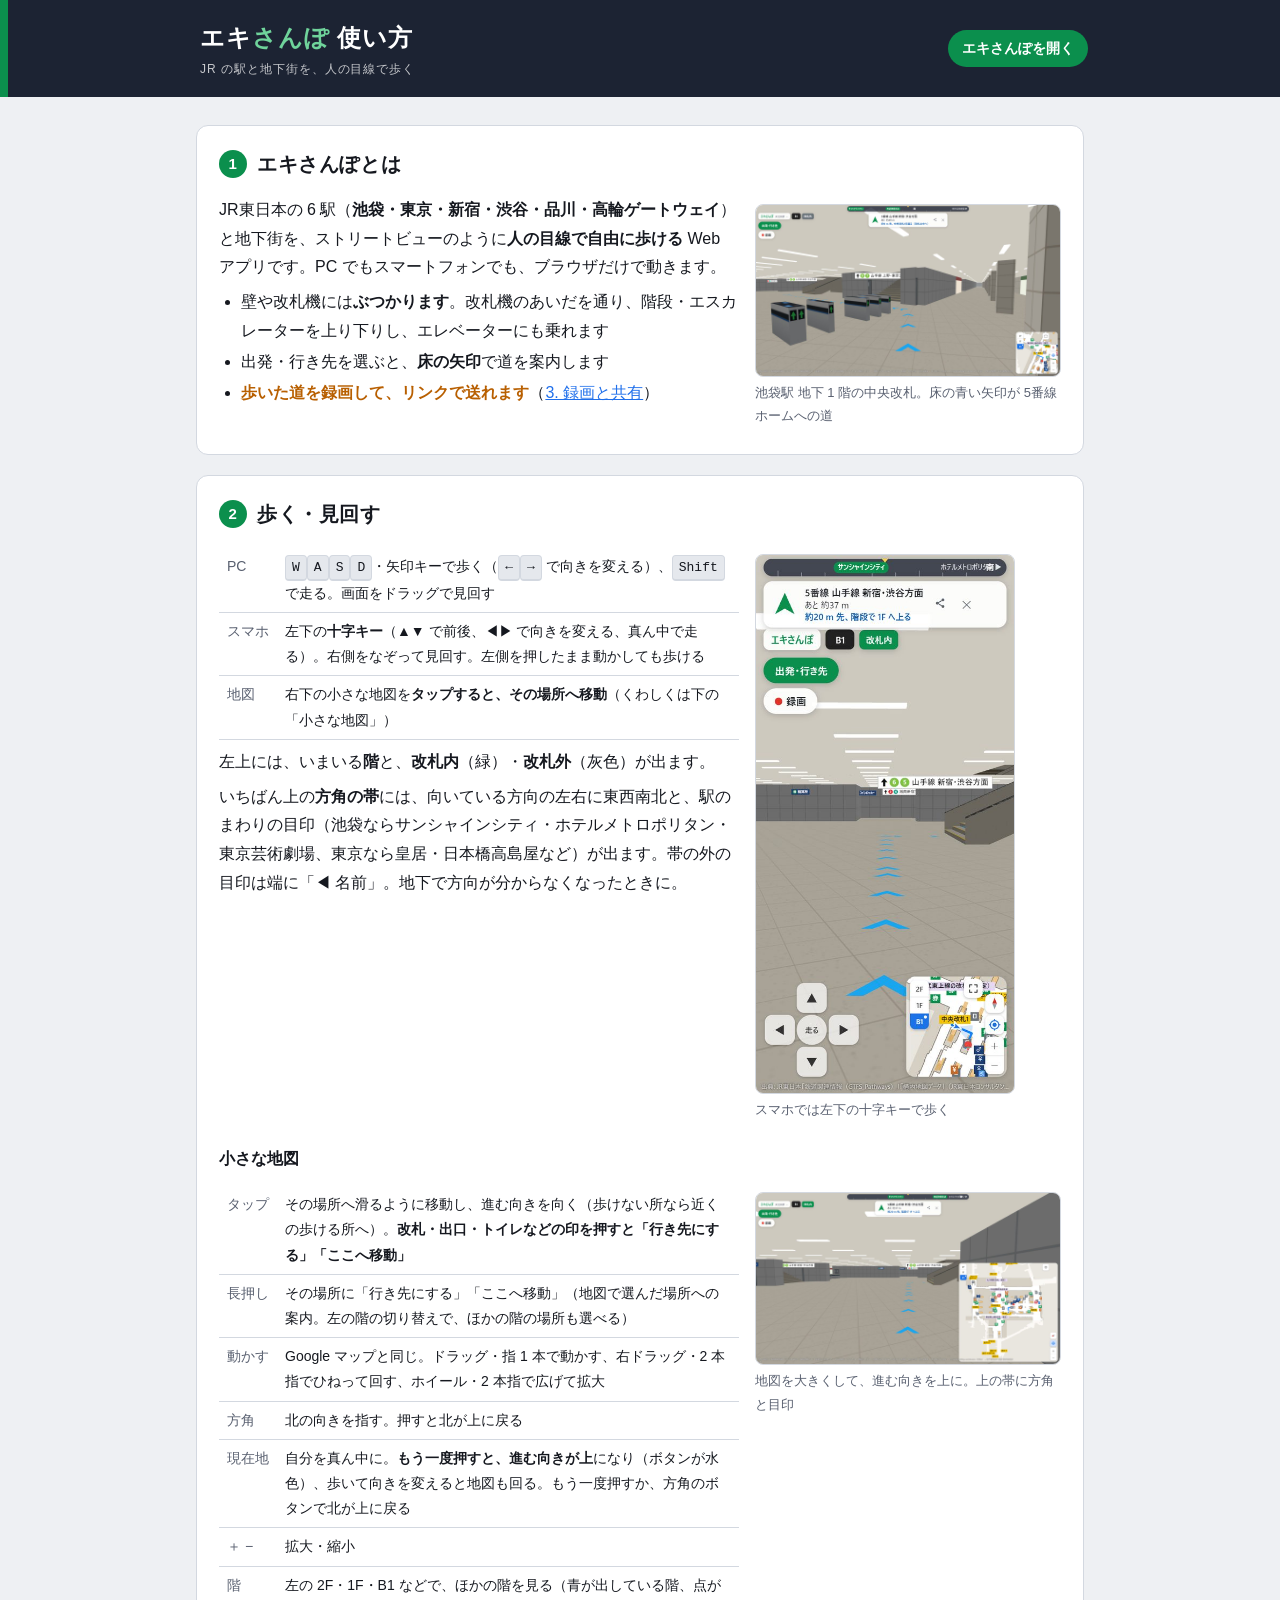
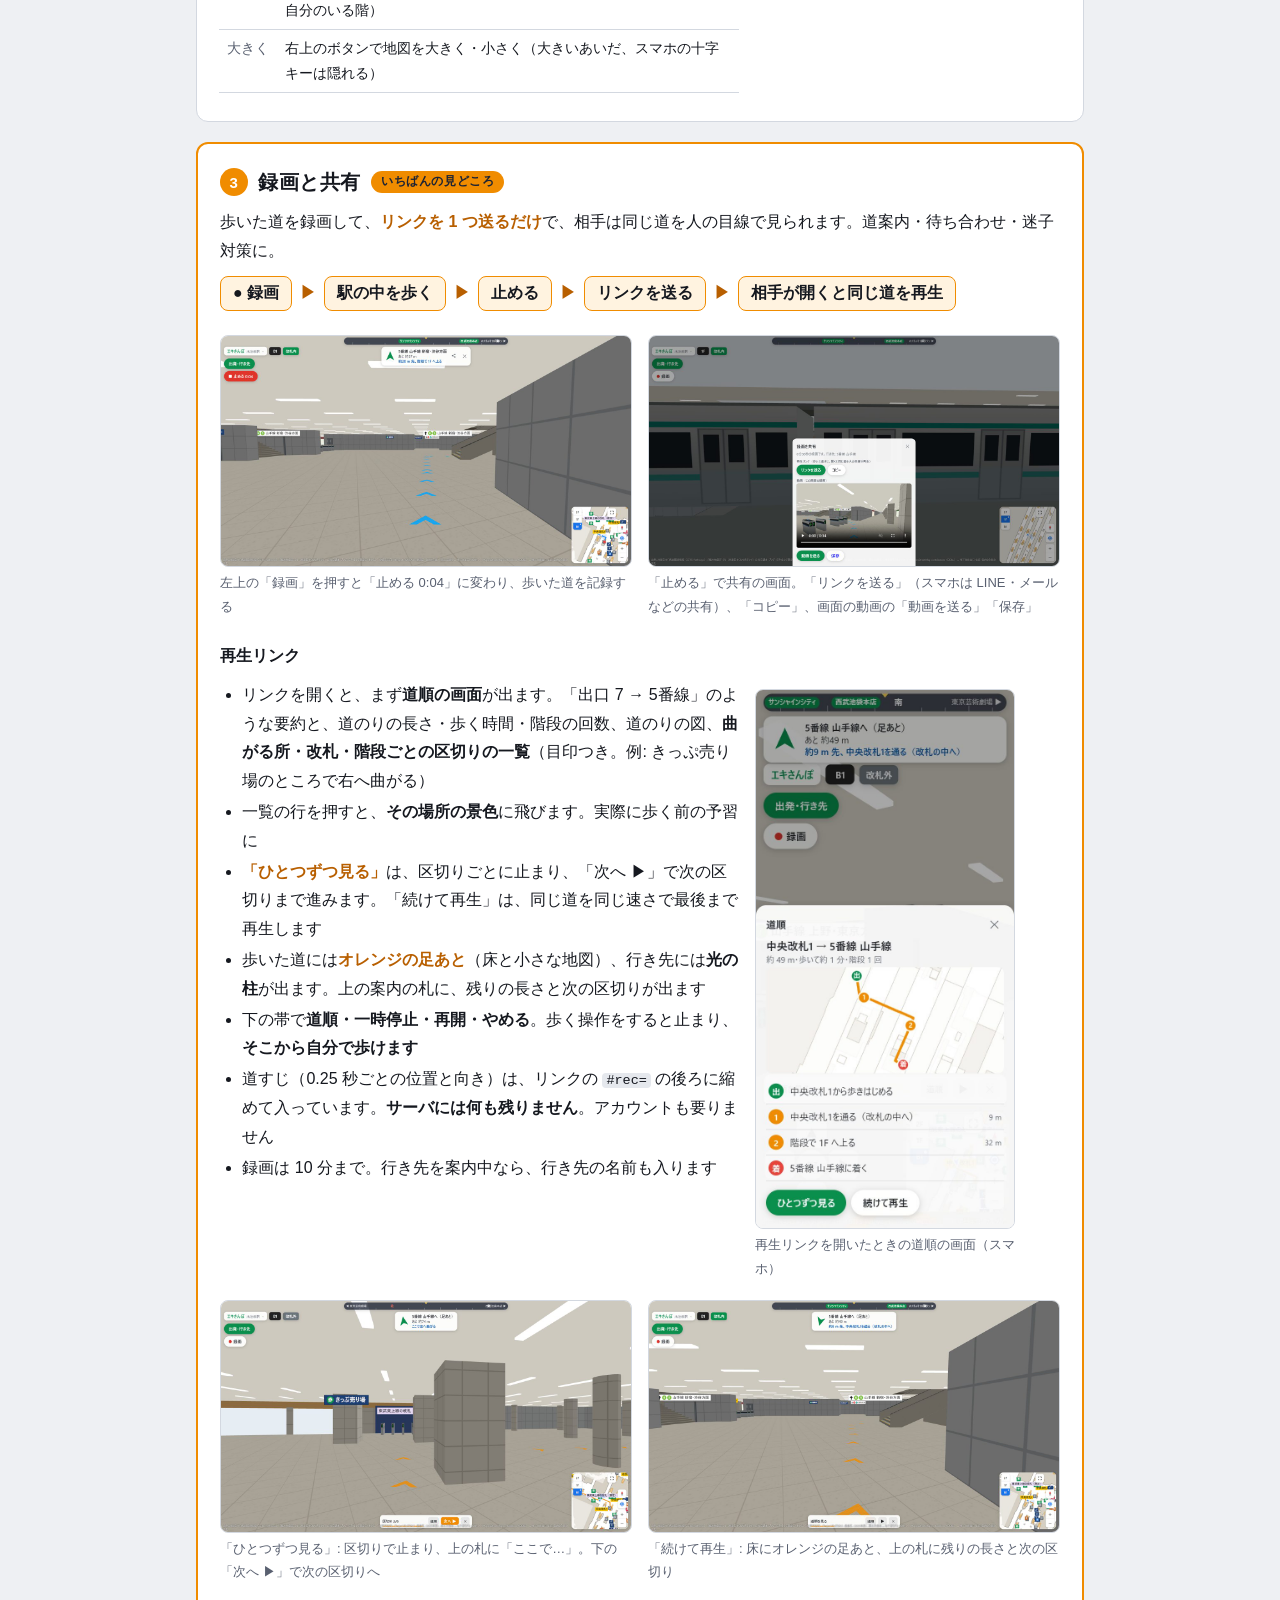
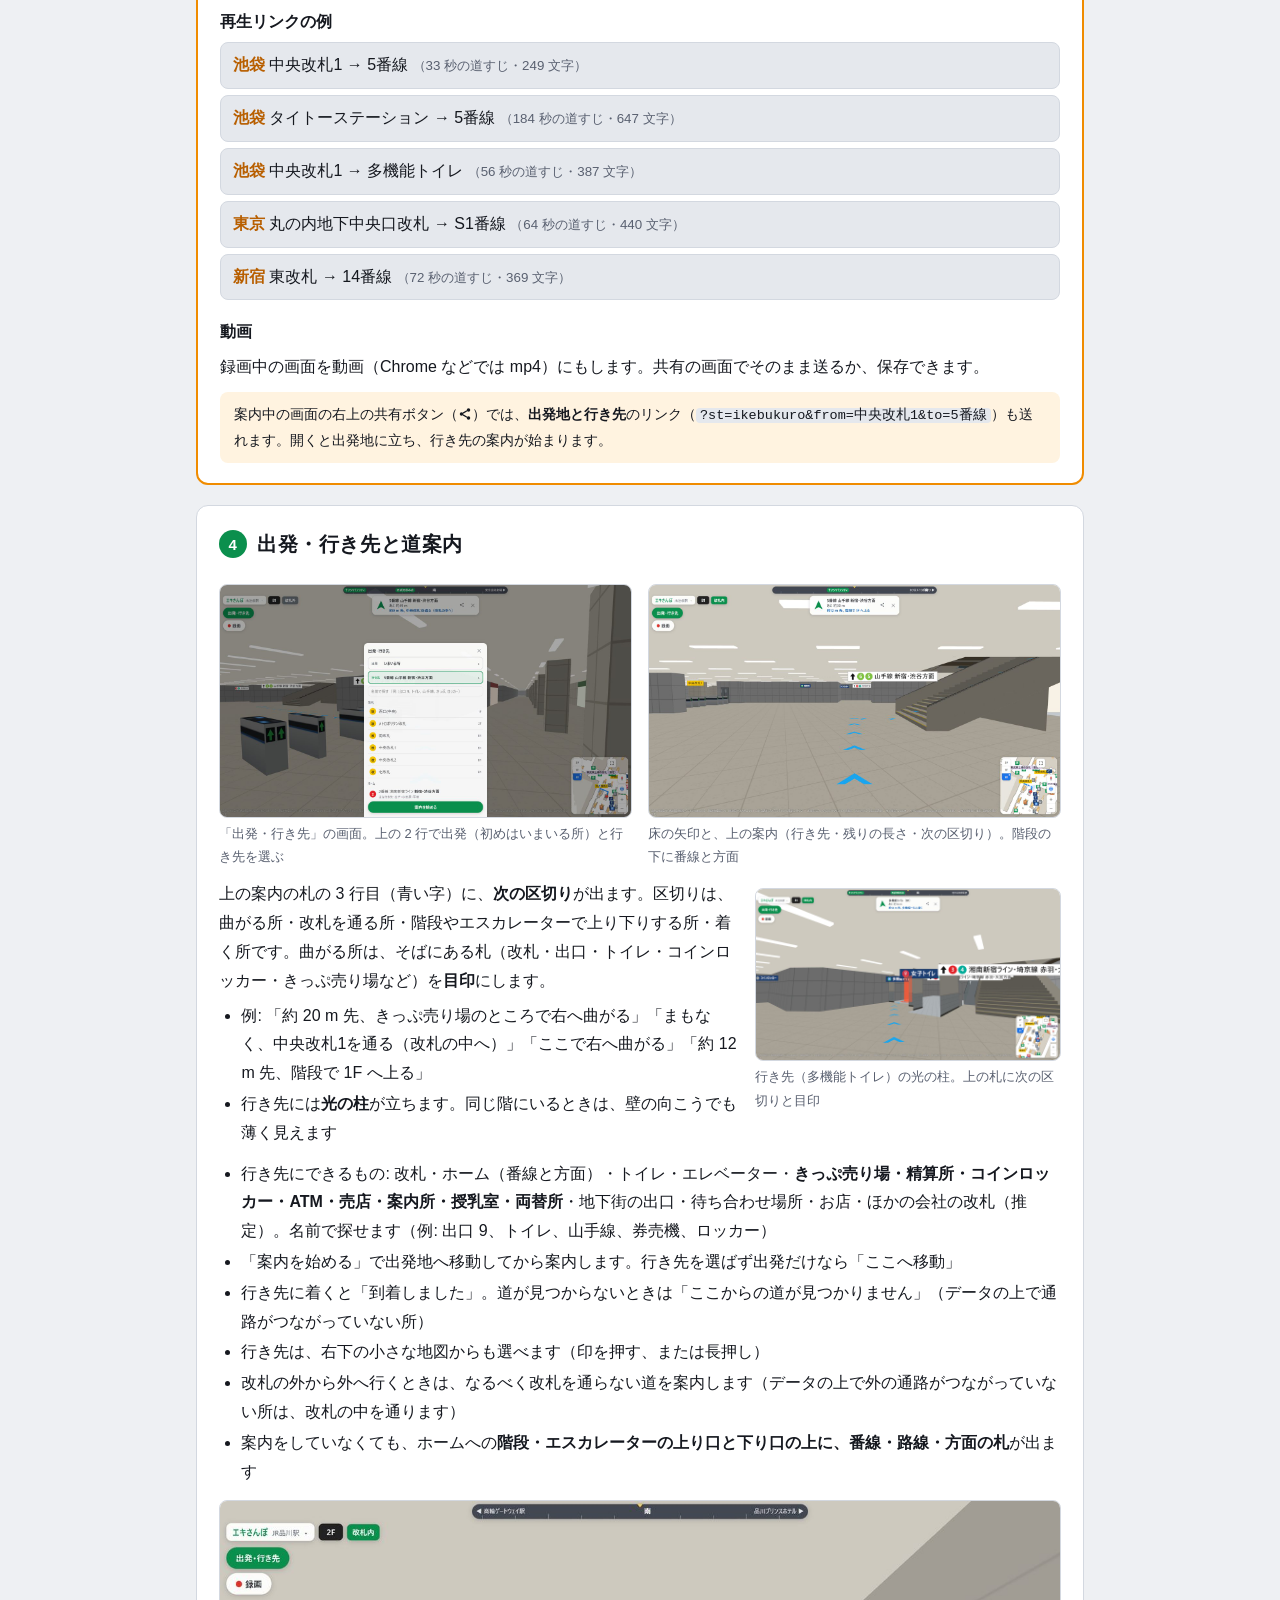
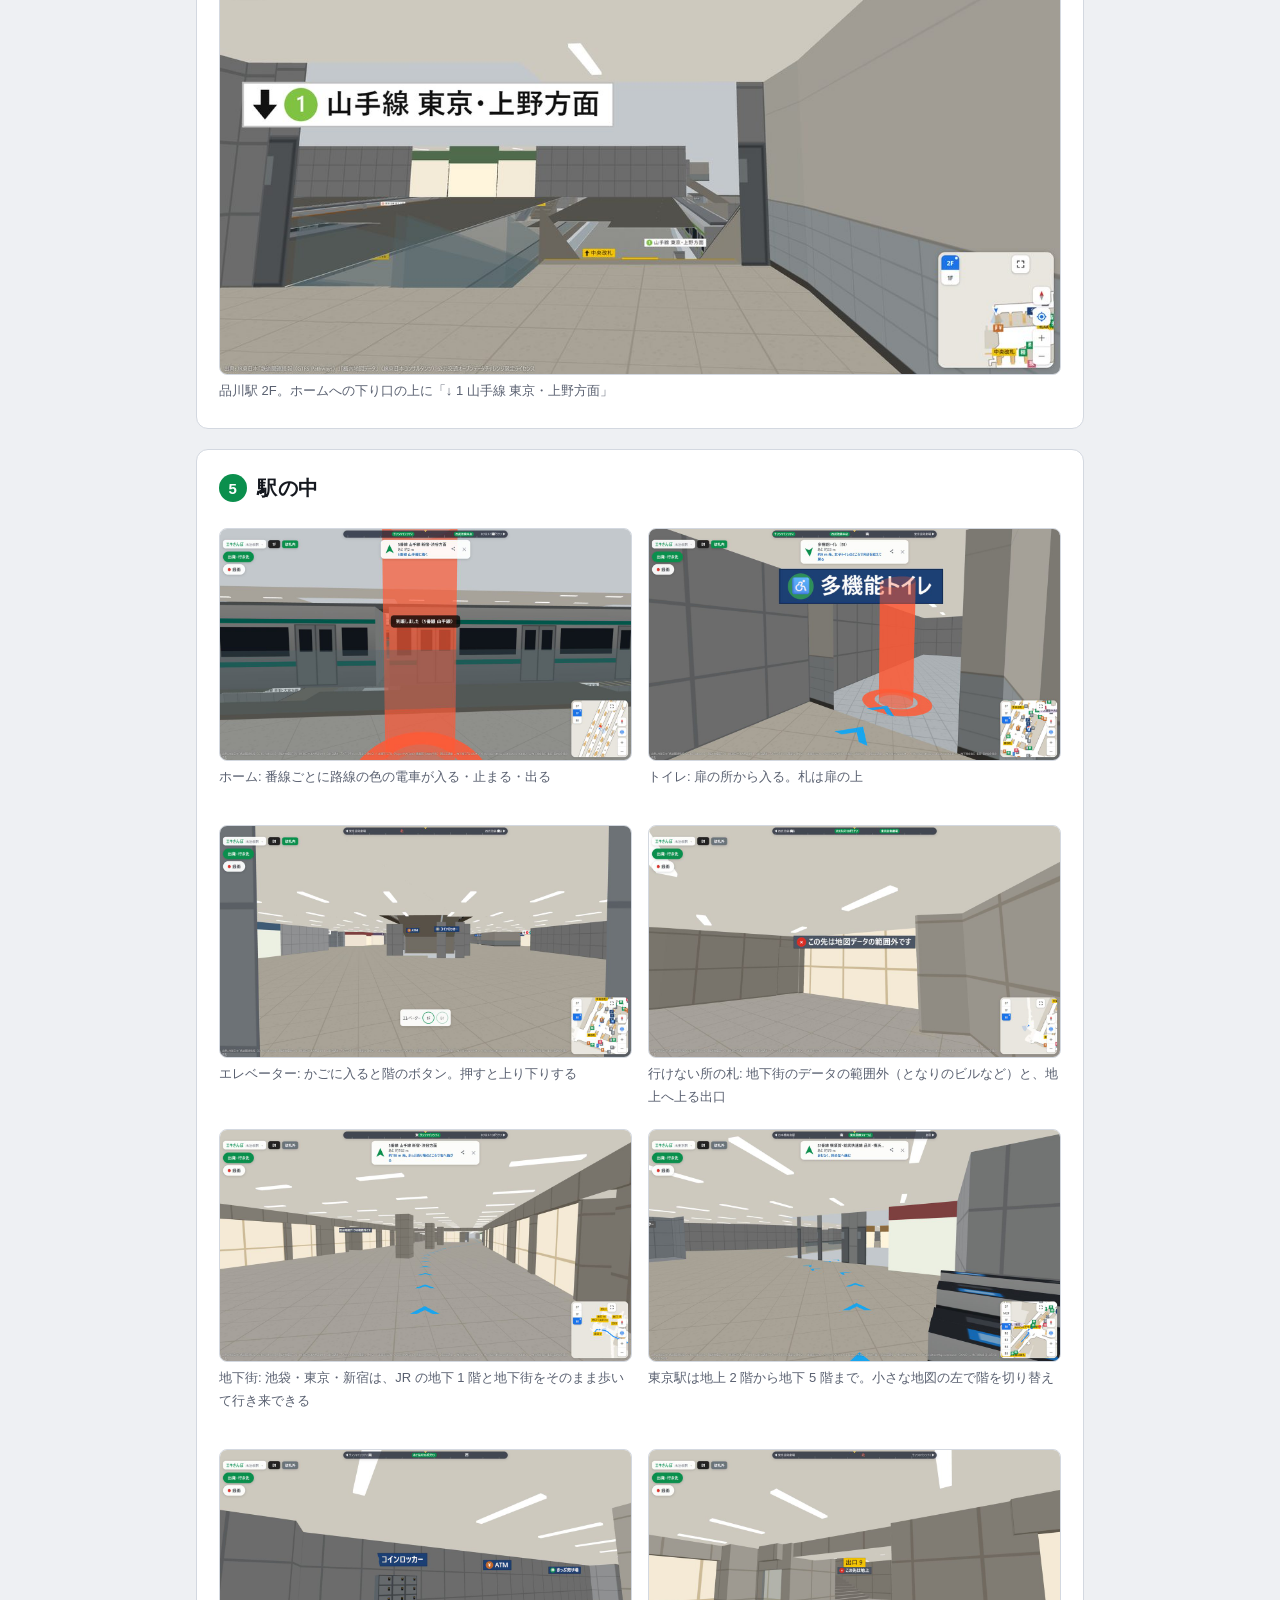
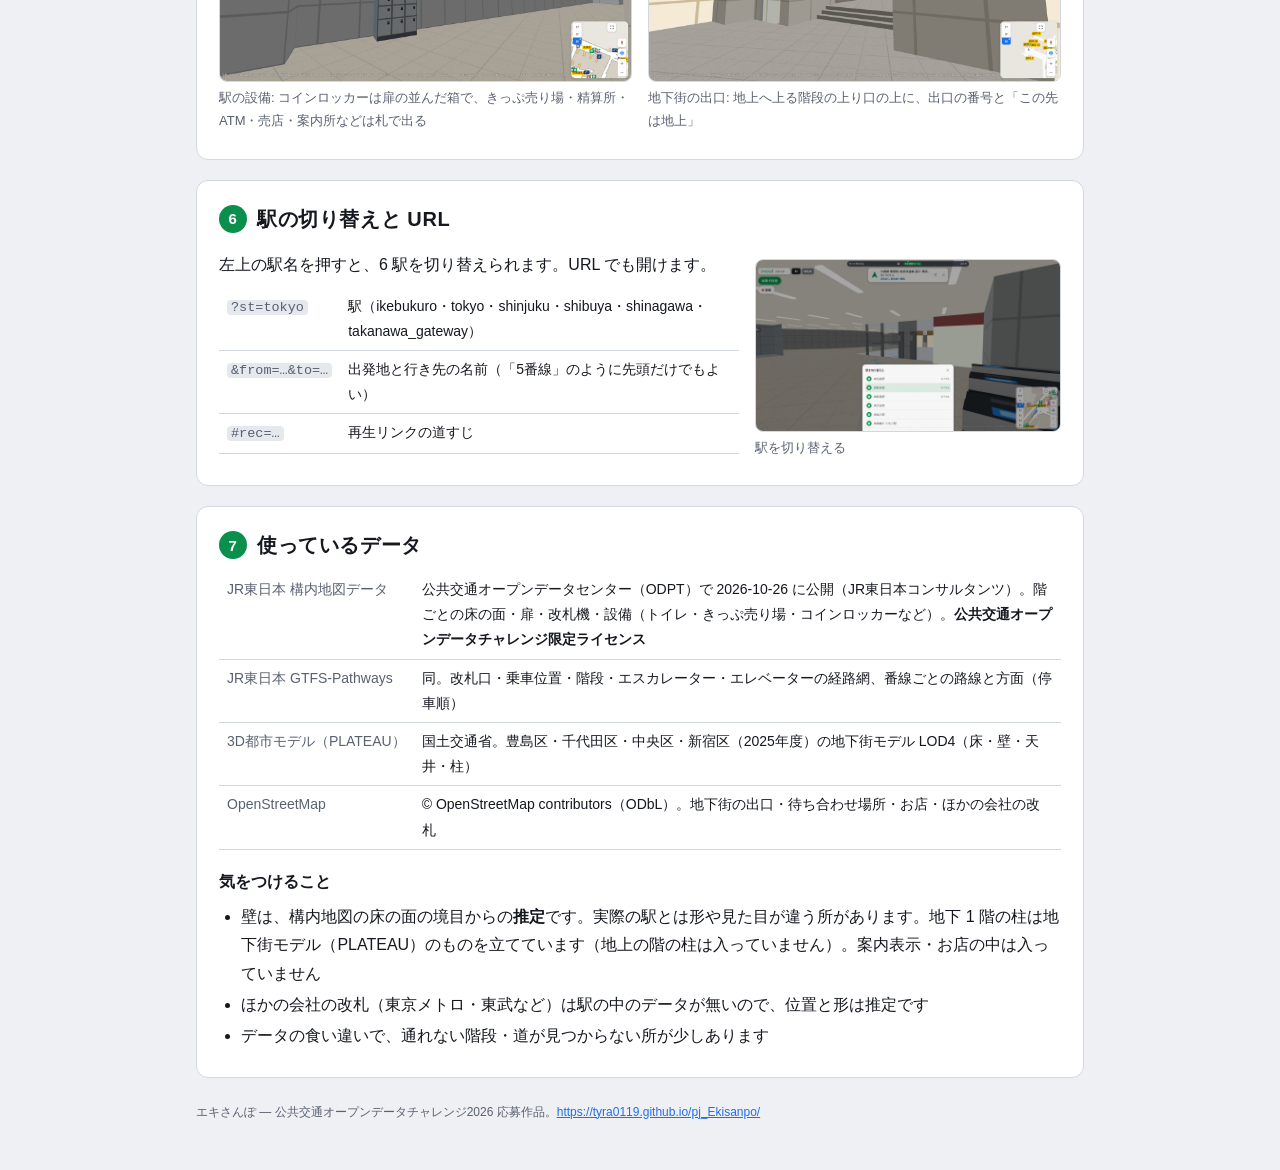
==== manual.html @ 27751675 "改札を出入りする道を避ける、ミニマップから行き先を選ぶ Co-Authored-By: Claude Opus 5.5 <noreply@anthropic.com>" ====
<!doctype html>
<html lang="ja">
<head>
<meta charset="utf-8">
<meta name="viewport" content="width=device-width, initial-scale=1, viewport-fit=cover">
<title>エキさんぽ 使い方</title>
<meta name="description" content="エキさんぽの使い方。JR の駅（池袋・東京・新宿・渋谷・品川・高輪ゲートウェイ）と地下街を人の目線で歩き、歩いた道を録画してリンクで送れます">
<style>
:root {
  --bg: #eef0f3; --surface: #ffffff; --ink: #15181f; --muted: #596070; --line: #d3d8e0; --faint: #e5e8ed;
  --green: #0b8f4d; --orange: #f08c00; --orange-ink: #b85f00; --orange-soft: #fff3e0; --sign: #1c2333; --blue: #1f6feb;
}
@media (prefers-color-scheme: dark) {
  :root { --bg: #111319; --surface: #1a1d25; --ink: #eceef3; --muted: #a2a9b8; --line: #2f3440; --faint: #232731;
    --green: #2fc46b; --orange-ink: #ffb547; --orange-soft: #2b2112; --sign: #0b0e15; --blue: #4d8fff; color-scheme: dark; }
}
* { box-sizing: border-box; }
body { margin: 0; background: var(--bg); color: var(--ink); font-family: "Hiragino Sans", "Noto Sans JP", "Yu Gothic UI", "Yu Gothic", "Meiryo", sans-serif; font-size: 16px; line-height: 1.8; }
.sign { background: var(--sign); color: #fff; border-left: 8px solid #0b8f4d; }
.sign .in { max-width: 920px; margin: 0 auto; padding: 16px; display: flex; align-items: center; gap: 14px; flex-wrap: wrap; }
.sign h1 { margin: 0; font-size: 24px; font-weight: 900; letter-spacing: .04em; }
.sign h1 span { color: #6fd39b; }
.sign h1 small { display: block; font-size: 12px; font-weight: 500; opacity: .75; letter-spacing: .08em; }
.sign a { color: #fff; margin-left: auto; font-size: 14px; white-space: nowrap; background: #0b8f4d; padding: 6px 14px; border-radius: 999px; text-decoration: none; font-weight: 700; }
main { max-width: 920px; margin: 0 auto; padding: 8px 16px 48px; }
section { background: var(--surface); border: 1px solid var(--line); border-radius: 12px; padding: 20px 22px; margin-top: 20px; }
section.rec { border: 2px solid var(--orange); }
h2 { font-size: 20px; margin: 0 0 8px; letter-spacing: .03em; display: flex; align-items: center; gap: 10px; text-wrap: balance; }
h2 .no { font-size: 15px; color: #fff; background: var(--green); border-radius: 999px; width: 28px; height: 28px; display: grid; place-items: center; flex: none; }
section.rec h2 .no { background: var(--orange); }
h2 .tag { font-size: 12px; background: var(--orange); color: #1c2333; border-radius: 999px; padding: 0 10px; font-weight: 800; }
h3 { font-size: 16px; margin: 18px 0 4px; }
p { margin: 6px 0; } ul, ol { margin: 6px 0; padding-left: 1.4em; } li { margin: 2px 0; }
figure { margin: 14px 0 6px; }
figure img { width: 100%; height: auto; border-radius: 8px; border: 1px solid var(--line); display: block; }
figure.phone { max-width: 260px; }
figcaption { font-size: 13px; color: var(--muted); margin-top: 4px; }
.two { display: grid; grid-template-columns: minmax(0, 1fr) minmax(0, 1fr); gap: 16px; align-items: start; }
.wide { display: grid; grid-template-columns: minmax(0, 1.7fr) minmax(0, 1fr); gap: 16px; align-items: start; }
table { border-collapse: collapse; width: 100%; font-size: 14px; margin: 8px 0; }
th, td { border-bottom: 1px solid var(--line); padding: 6px 8px; text-align: left; vertical-align: top; }
th { color: var(--muted); font-weight: 500; white-space: nowrap; }
kbd { display: inline-block; border: 1px solid var(--line); border-bottom-width: 2px; border-radius: 4px; padding: 0 6px; font-size: 13px; background: var(--faint); }
.o { color: var(--orange-ink); font-weight: 700; } .g { color: var(--green); font-weight: 700; }
.steps { display: flex; gap: 8px; align-items: center; flex-wrap: wrap; margin: 10px 0; }
.steps span { background: var(--orange-soft); border: 1px solid var(--orange); border-radius: 8px; padding: 2px 12px; font-weight: 700; }
.steps i { color: var(--orange-ink); font-style: normal; font-weight: 900; }
.note { background: var(--orange-soft); border-radius: 8px; padding: 10px 14px; font-size: 14px; margin-top: 10px; }
.links a { display: block; padding: 8px 12px; border: 1px solid var(--line); border-radius: 8px; margin: 6px 0; text-decoration: none; color: var(--ink); background: var(--faint); }
.links a b { color: var(--orange-ink); }
.links a small { color: var(--muted); }
code { font-family: Consolas, monospace; font-size: 13.5px; background: var(--faint); padding: 0 4px; border-radius: 4px; word-break: break-all; }
footer { font-size: 12px; color: var(--muted); margin-top: 24px; }
a { color: var(--blue); }
@media (max-width: 680px) {
  .two, .wide { grid-template-columns: 1fr; }
  table, tbody, tr, th, td { display: block; width: 100%; }
  tr { border-bottom: 1px solid var(--line); padding: 6px 0; }
  th, td { border-bottom: none; padding: 2px 0; }
}
</style>
</head>
<body>
<header class="sign"><div class="in">
  <h1>エキ<span>さんぽ</span> 使い方<small>JR の駅と地下街を、人の目線で歩く</small></h1>
  <a href="./">エキさんぽを開く</a>
</div></header>
<main>

<section>
  <h2><span class="no">1</span>エキさんぽとは</h2>
  <div class="wide">
    <div>
      <p>JR東日本の 6 駅（<b>池袋・東京・新宿・渋谷・品川・高輪ゲートウェイ</b>）と地下街を、ストリートビューのように<b>人の目線で自由に歩ける</b> Web アプリです。PC でもスマートフォンでも、ブラウザだけで動きます。</p>
      <ul>
        <li>壁や改札機には<b>ぶつかります</b>。改札機のあいだを通り、階段・エスカレーターを上り下りし、エレベーターにも乗れます</li>
        <li>出発・行き先を選ぶと、<b>床の矢印</b>で道を案内します</li>
        <li><span class="o">歩いた道を録画して、リンクで送れます</span>（<a href="#rec">3. 録画と共有</a>）</li>
      </ul>
    </div>
    <figure><img src="manual/01_gate.jpg" alt="池袋駅の中央改札を人の目線で見た画面" loading="lazy"><figcaption>池袋駅 地下 1 階の中央改札。床の青い矢印が 5番線ホームへの道</figcaption></figure>
  </div>
</section>

<section>
  <h2><span class="no">2</span>歩く・見回す</h2>
  <div class="wide">
    <div>
      <table>
        <tr><th>PC</th><td><kbd>W</kbd><kbd>A</kbd><kbd>S</kbd><kbd>D</kbd>・矢印キーで歩く（<kbd>←</kbd><kbd>→</kbd> で向きを変える）、<kbd>Shift</kbd> で走る。画面をドラッグで見回す</td></tr>
        <tr><th>スマホ</th><td>左下の<b>十字キー</b>（▲▼ で前後、◀▶ で向きを変える、真ん中で走る）。右側をなぞって見回す。左側を押したまま動かしても歩ける</td></tr>
        <tr><th>地図</th><td>右下の小さな地図を<b>タップすると、その場所へ移動</b>（くわしくは下の「小さな地図」）</td></tr>
      </table>
      <p>左上には、いまいる<b>階</b>と、<b>改札内</b>（緑）・<b>改札外</b>（灰色）が出ます。</p>
      <p>いちばん上の<b>方角の帯</b>には、向いている方向の左右に東西南北と、駅のまわりの目印（池袋ならサンシャインシティ・ホテルメトロポリタン・東京芸術劇場、東京なら皇居・日本橋高島屋など）が出ます。帯の外の目印は端に「◀ 名前」。地下で方向が分からなくなったときに。</p>
    </div>
    <figure class="phone"><img src="manual/09_mobile_walk.jpg" alt="スマホの画面。左下に十字キー" loading="lazy"><figcaption>スマホでは左下の十字キーで歩く</figcaption></figure>
  </div>
  <h3>小さな地図</h3>
  <div class="wide">
    <div>
      <table>
        <tr><th>タップ</th><td>その場所へ滑るように移動し、進む向きを向く（歩けない所なら近くの歩ける所へ）。<b>改札・出口・トイレなどの印を押すと「行き先にする」「ここへ移動」</b></td></tr>
        <tr><th>長押し</th><td>その場所に「行き先にする」「ここへ移動」（地図で選んだ場所への案内。左の階の切り替えで、ほかの階の場所も選べる）</td></tr>
        <tr><th>動かす</th><td>Google マップと同じ。ドラッグ・指 1 本で動かす、右ドラッグ・2 本指でひねって回す、ホイール・2 本指で広げて拡大</td></tr>
        <tr><th>方角</th><td>北の向きを指す。押すと北が上に戻る</td></tr>
        <tr><th>現在地</th><td>自分を真ん中に。<b>もう一度押すと、進む向きが上</b>になり（ボタンが水色）、歩いて向きを変えると地図も回る。もう一度押すか、方角のボタンで北が上に戻る</td></tr>
        <tr><th>＋ −</th><td>拡大・縮小</td></tr>
        <tr><th>階</th><td>左の 2F・1F・B1 などで、ほかの階を見る（青が出している階、点が自分のいる階）</td></tr>
        <tr><th>大きく</th><td>右上のボタンで地図を大きく・小さく（大きいあいだ、スマホの十字キーは隠れる）</td></tr>
      </table>
    </div>
    <figure><img src="manual/17_heading_map.jpg" alt="地図を大きくし、進む向きを上にした画面" loading="lazy"><figcaption>地図を大きくして、進む向きを上に。上の帯に方角と目印</figcaption></figure>
  </div>
</section>

<section class="rec" id="rec">
  <h2><span class="no">3</span>録画と共有<span class="tag">いちばんの見どころ</span></h2>
  <p>歩いた道を録画して、<span class="o">リンクを 1 つ送るだけ</span>で、相手は同じ道を人の目線で見られます。道案内・待ち合わせ・迷子対策に。</p>
  <div class="steps"><span>● 録画</span><i>▶</i><span>駅の中を歩く</span><i>▶</i><span>止める</span><i>▶</i><span>リンクを送る</span><i>▶</i><span>相手が開くと同じ道を再生</span></div>
  <div class="two">
    <figure><img src="manual/05_recording.jpg" alt="録画中の画面。左上のボタンが「止める」に" loading="lazy"><figcaption>左上の「録画」を押すと「止める 0:04」に変わり、歩いた道を記録する</figcaption></figure>
    <figure><img src="manual/06_share.jpg" alt="録画を止めたときの共有の画面" loading="lazy"><figcaption>「止める」で共有の画面。「リンクを送る」（スマホは LINE・メールなどの共有）、「コピー」、画面の動画の「動画を送る」「保存」</figcaption></figure>
  </div>
  <h3>再生リンク</h3>
  <div class="wide">
    <div>
      <ul>
        <li>リンクを開くと、まず<b>道順の画面</b>が出ます。「出口 7 → 5番線」のような要約と、道のりの長さ・歩く時間・階段の回数、道のりの図、<b>曲がる所・改札・階段ごとの区切りの一覧</b>（目印つき。例: きっぷ売り場のところで右へ曲がる）</li>
        <li>一覧の行を押すと、<b>その場所の景色</b>に飛びます。実際に歩く前の予習に</li>
        <li><span class="o">「ひとつずつ見る」</span>は、区切りごとに止まり、「次へ ▶」で次の区切りまで進みます。「続けて再生」は、同じ道を同じ速さで最後まで再生します</li>
        <li>歩いた道には<span class="o">オレンジの足あと</span>（床と小さな地図）、行き先には<b>光の柱</b>が出ます。上の案内の札に、残りの長さと次の区切りが出ます</li>
        <li>下の帯で<b>道順・一時停止・再開・やめる</b>。歩く操作をすると止まり、<b>そこから自分で歩けます</b></li>
        <li>道すじ（0.25 秒ごとの位置と向き）は、リンクの <code>#rec=</code> の後ろに縮めて入っています。<b>サーバには何も残りません</b>。アカウントも要りません</li>
        <li>録画は 10 分まで。行き先を案内中なら、行き先の名前も入ります</li>
      </ul>
    </div>
    <figure class="phone"><img src="manual/21_route_panel.jpg" alt="道順の画面。要約、道のりの図、区切りの一覧" loading="lazy"><figcaption>再生リンクを開いたときの道順の画面（スマホ）</figcaption></figure>
  </div>
  <div class="two">
    <figure><img src="manual/22_step.jpg" alt="ひとつずつ見るで区切りに止まった画面" loading="lazy"><figcaption>「ひとつずつ見る」: 区切りで止まり、上の札に「ここで…」。下の「次へ ▶」で次の区切りへ</figcaption></figure>
    <figure><img src="manual/07_replay.jpg" alt="再生中の画面。床にオレンジの足あと" loading="lazy"><figcaption>「続けて再生」: 床にオレンジの足あと、上の札に残りの長さと次の区切り</figcaption></figure>
  </div>
  <h3>再生リンクの例</h3>
  <div class="links"><!--LINKS-->
    <a href="https://tyra0119.github.io/pj_Ekisanpo/?st=ikebukuro#rec=[base64]"><b>池袋</b> 中央改札1 → 5番線 <small>（33 秒の道すじ・249 文字）</small></a>
    <a href="https://tyra0119.github.io/pj_Ekisanpo/?st=ikebukuro#rec=[base64]"><b>池袋</b> タイトーステーション → 5番線 <small>（184 秒の道すじ・647 文字）</small></a>
    <a href="https://tyra0119.github.io/pj_Ekisanpo/?st=ikebukuro#rec=[base64]"><b>池袋</b> 中央改札1 → 多機能トイレ <small>（56 秒の道すじ・387 文字）</small></a>
    <a href="https://tyra0119.github.io/pj_Ekisanpo/?st=tokyo#rec=[base64]"><b>東京</b> 丸の内地下中央口改札 → S1番線 <small>（64 秒の道すじ・440 文字）</small></a>
    <a href="https://tyra0119.github.io/pj_Ekisanpo/?st=shinjuku#rec=[base64]"><b>新宿</b> 東改札 → 14番線 <small>（72 秒の道すじ・369 文字）</small></a>
  </div>
  <h3>動画</h3>
  <p>録画中の画面を動画（Chrome などでは mp4）にもします。共有の画面でそのまま送るか、保存できます。</p>
  <div class="note">案内中の画面の右上の共有ボタン（<svg viewBox="0 0 24 24" width="14" height="14" style="vertical-align:-2px"><circle cx="18" cy="5" r="3" fill="currentColor"/><circle cx="6" cy="12" r="3" fill="currentColor"/><circle cx="18" cy="19" r="3" fill="currentColor"/><path d="M8.6 13.5l6.8 4M15.4 6.5l-6.8 4" stroke="currentColor" stroke-width="2"/></svg>）では、<b>出発地と行き先</b>のリンク（<code>?st=ikebukuro&amp;from=中央改札1&amp;to=5番線</code>）も送れます。開くと出発地に立ち、行き先の案内が始まります。</div>
</section>

<section>
  <h2><span class="no">4</span>出発・行き先と道案内</h2>
  <div class="two">
    <figure><img src="manual/02_dest_panel.jpg" alt="出発・行き先の画面" loading="lazy"><figcaption>「出発・行き先」の画面。上の 2 行で出発（初めはいまいる所）と行き先を選ぶ</figcaption></figure>
    <figure><img src="manual/03_stairs.jpg" alt="床の矢印と階段の下の番線の札" loading="lazy"><figcaption>床の矢印と、上の案内（行き先・残りの長さ・次の区切り）。階段の下に番線と方面</figcaption></figure>
  </div>
  <div class="wide">
    <div>
      <p>上の案内の札の 3 行目（青い字）に、<b>次の区切り</b>が出ます。区切りは、曲がる所・改札を通る所・階段やエスカレーターで上り下りする所・着く所です。曲がる所は、そばにある札（改札・出口・トイレ・コインロッカー・きっぷ売り場など）を<b>目印</b>にします。</p>
      <ul>
        <li>例: 「約 20 m 先、きっぷ売り場のところで右へ曲がる」「まもなく、中央改札1を通る（改札の中へ）」「ここで右へ曲がる」「約 12 m 先、階段で 1F へ上る」</li>
        <li>行き先には<b>光の柱</b>が立ちます。同じ階にいるときは、壁の向こうでも薄く見えます</li>
      </ul>
    </div>
    <figure><img src="manual/23_beacon.jpg" alt="行き先の光の柱" loading="lazy"><figcaption>行き先（多機能トイレ）の光の柱。上の札に次の区切りと目印</figcaption></figure>
  </div>
  <ul>
    <li>行き先にできるもの: 改札・ホーム（番線と方面）・トイレ・エレベーター・<b>きっぷ売り場・精算所・コインロッカー・ATM・売店・案内所・授乳室・両替所</b>・地下街の出口・待ち合わせ場所・お店・ほかの会社の改札（推定）。名前で探せます（例: 出口 9、トイレ、山手線、券売機、ロッカー）</li>
    <li>「案内を始める」で出発地へ移動してから案内します。行き先を選ばず出発だけなら「ここへ移動」</li>
    <li>行き先に着くと「到着しました」。道が見つからないときは「ここからの道が見つかりません」（データの上で通路がつながっていない所）</li>
    <li>行き先は、右下の小さな地図からも選べます（印を押す、または長押し）</li>
    <li>改札の外から外へ行くときは、なるべく改札を通らない道を案内します（データの上で外の通路がつながっていない所は、改札の中を通ります）</li>
    <li>案内をしていなくても、ホームへの<b>階段・エスカレーターの上り口と下り口の上に、番線・路線・方面の札</b>が出ます</li>
  </ul>
  <figure><img src="manual/18_down_sign.jpg" alt="ホームへの下り口の上の、1番線 山手線 東京・上野方面の札" loading="lazy"><figcaption>品川駅 2F。ホームへの下り口の上に「↓ 1 山手線 東京・上野方面」</figcaption></figure>
</section>

<section>
  <h2><span class="no">5</span>駅の中</h2>
  <div class="two">
    <figure><img src="manual/04_platform.jpg" alt="ホームと電車" loading="lazy"><figcaption>ホーム: 番線ごとに路線の色の電車が入る・止まる・出る</figcaption></figure>
    <figure><img src="manual/11_toilet.jpg" alt="多機能トイレの入口" loading="lazy"><figcaption>トイレ: 扉の所から入る。札は扉の上</figcaption></figure>
    <figure><img src="manual/12_elevator.jpg" alt="エレベーターのかごの中" loading="lazy"><figcaption>エレベーター: かごに入ると階のボタン。押すと上り下りする</figcaption></figure>
    <figure><img src="manual/13_noentry.jpg" alt="この先は地図データの範囲外です、の札" loading="lazy"><figcaption>行けない所の札: 地下街のデータの範囲外（となりのビルなど）と、地上へ上る出口</figcaption></figure>
  </div>
  <div class="two">
    <figure><img src="manual/10_mall.jpg" alt="池袋の地下街" loading="lazy"><figcaption>地下街: 池袋・東京・新宿は、JR の地下 1 階と地下街をそのまま歩いて行き来できる</figcaption></figure>
    <figure><img src="manual/14_tokyo.jpg" alt="東京駅の地下" loading="lazy"><figcaption>東京駅は地上 2 階から地下 5 階まで。小さな地図の左で階を切り替え</figcaption></figure>
    <figure><img src="manual/19_locker.jpg" alt="立体のコインロッカーと、ATM・きっぷ売り場の札" loading="lazy"><figcaption>駅の設備: コインロッカーは扉の並んだ箱で、きっぷ売り場・精算所・ATM・売店・案内所などは札で出る</figcaption></figure>
    <figure><img src="manual/20_exit_sign.jpg" alt="地下街の出口 9 の階段の上り口の札" loading="lazy"><figcaption>地下街の出口: 地上へ上る階段の上り口の上に、出口の番号と「この先は地上」</figcaption></figure>
  </div>
</section>

<section>
  <h2><span class="no">6</span>駅の切り替えと URL</h2>
  <div class="wide">
    <div>
      <p>左上の駅名を押すと、6 駅を切り替えられます。URL でも開けます。</p>
      <table>
        <tr><th><code>?st=tokyo</code></th><td>駅（ikebukuro・tokyo・shinjuku・shibuya・shinagawa・takanawa_gateway）</td></tr>
        <tr><th><code>&amp;from=…&amp;to=…</code></th><td>出発地と行き先の名前（「5番線」のように先頭だけでもよい）</td></tr>
        <tr><th><code>#rec=…</code></th><td>再生リンクの道すじ</td></tr>
      </table>
    </div>
    <figure><img src="manual/15_stations.jpg" alt="駅を切り替える画面" loading="lazy"><figcaption>駅を切り替える</figcaption></figure>
  </div>
</section>

<section>
  <h2><span class="no">7</span>使っているデータ</h2>
  <table>
    <tr><th>JR東日本 構内地図データ</th><td>公共交通オープンデータセンター（ODPT）で 2026-10-26 に公開（JR東日本コンサルタンツ）。階ごとの床の面・扉・改札機・設備（トイレ・きっぷ売り場・コインロッカーなど）。<b>公共交通オープンデータチャレンジ限定ライセンス</b></td></tr>
    <tr><th>JR東日本 GTFS-Pathways</th><td>同。改札口・乗車位置・階段・エスカレーター・エレベーターの経路網、番線ごとの路線と方面（停車順）</td></tr>
    <tr><th>3D都市モデル（PLATEAU）</th><td>国土交通省。豊島区・千代田区・中央区・新宿区（2025年度）の地下街モデル LOD4（床・壁・天井・柱）</td></tr>
    <tr><th>OpenStreetMap</th><td>© OpenStreetMap contributors（ODbL）。地下街の出口・待ち合わせ場所・お店・ほかの会社の改札</td></tr>
  </table>
  <h3>気をつけること</h3>
  <ul>
    <li>壁は、構内地図の床の面の境目からの<b>推定</b>です。実際の駅とは形や見た目が違う所があります。地下 1 階の柱は地下街モデル（PLATEAU）のものを立てています（地上の階の柱は入っていません）。案内表示・お店の中は入っていません</li>
    <li>ほかの会社の改札（東京メトロ・東武など）は駅の中のデータが無いので、位置と形は推定です</li>
    <li>データの食い違いで、通れない階段・道が見つからない所が少しあります</li>
  </ul>
</section>

<footer>エキさんぽ — 公共交通オープンデータチャレンジ2026 応募作品。<a href="./">https://tyra0119.github.io/pj_Ekisanpo/</a></footer>
</main>
</body>
</html>
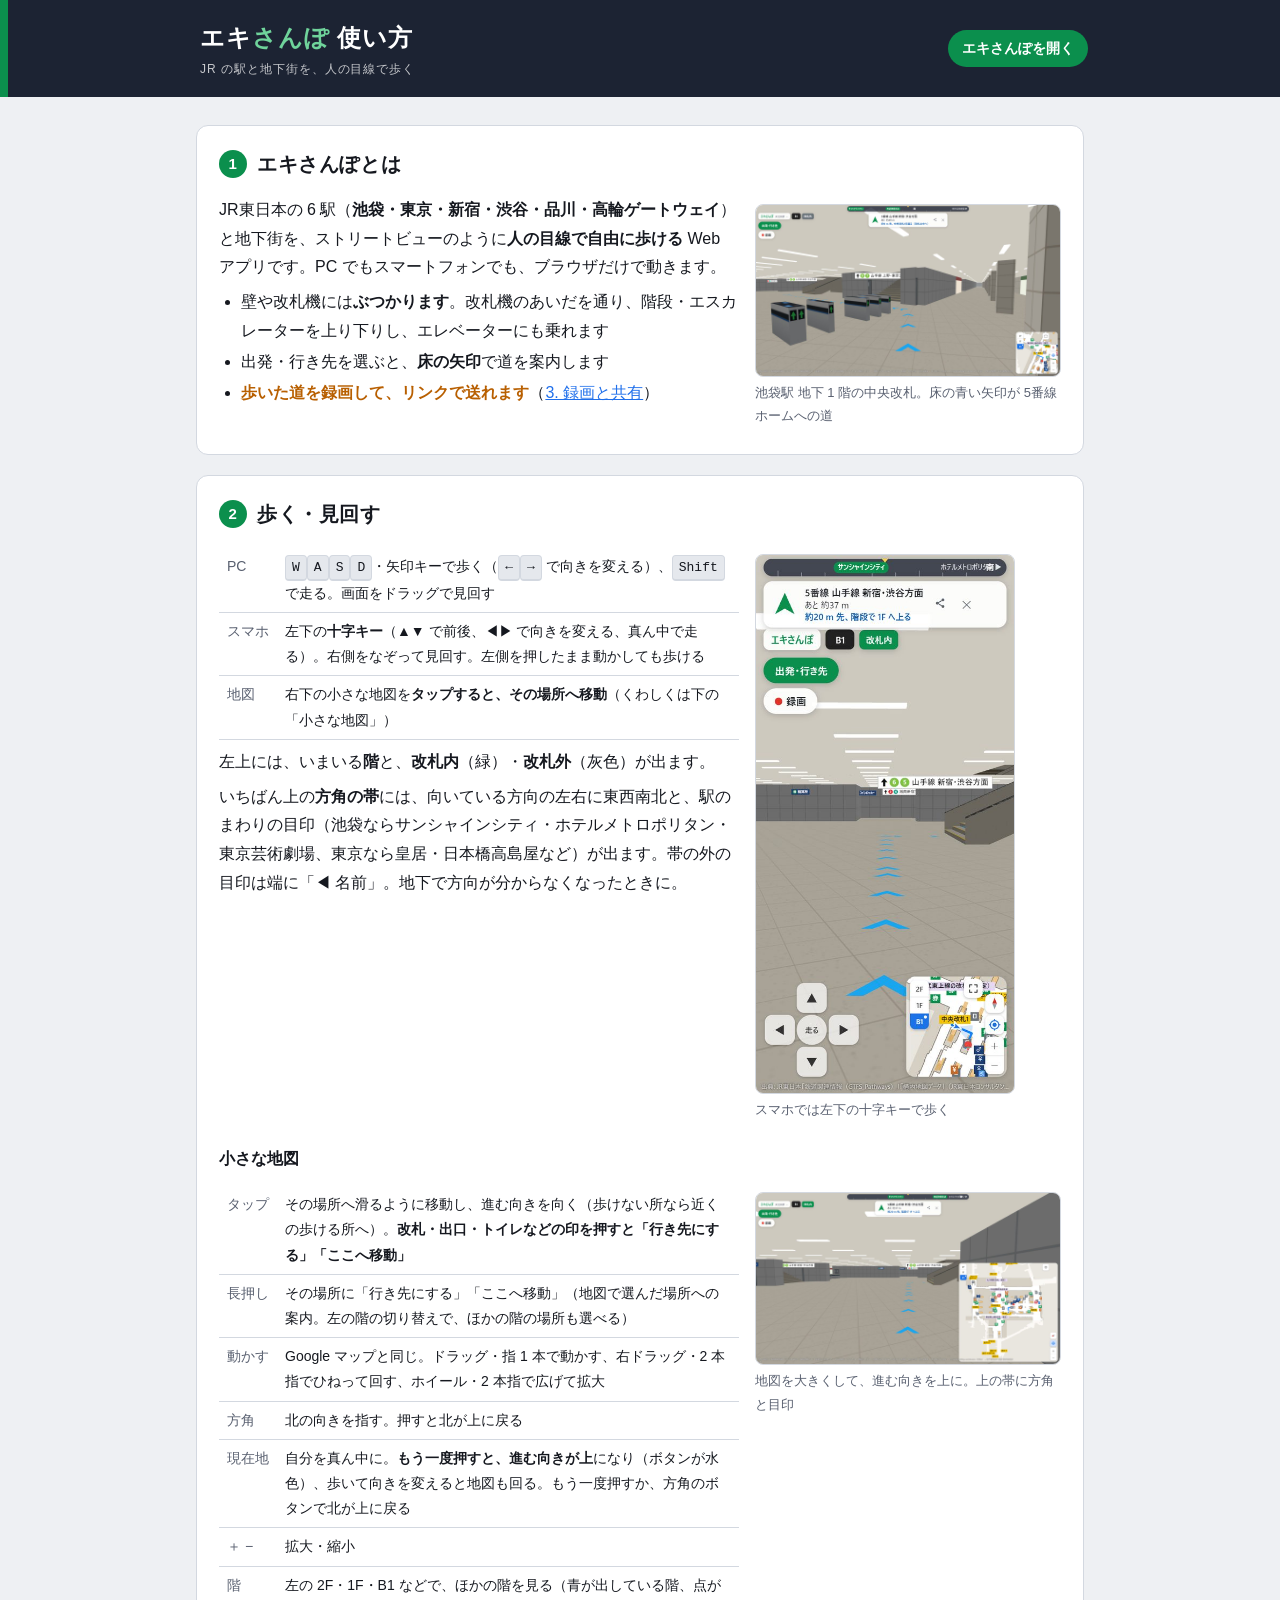
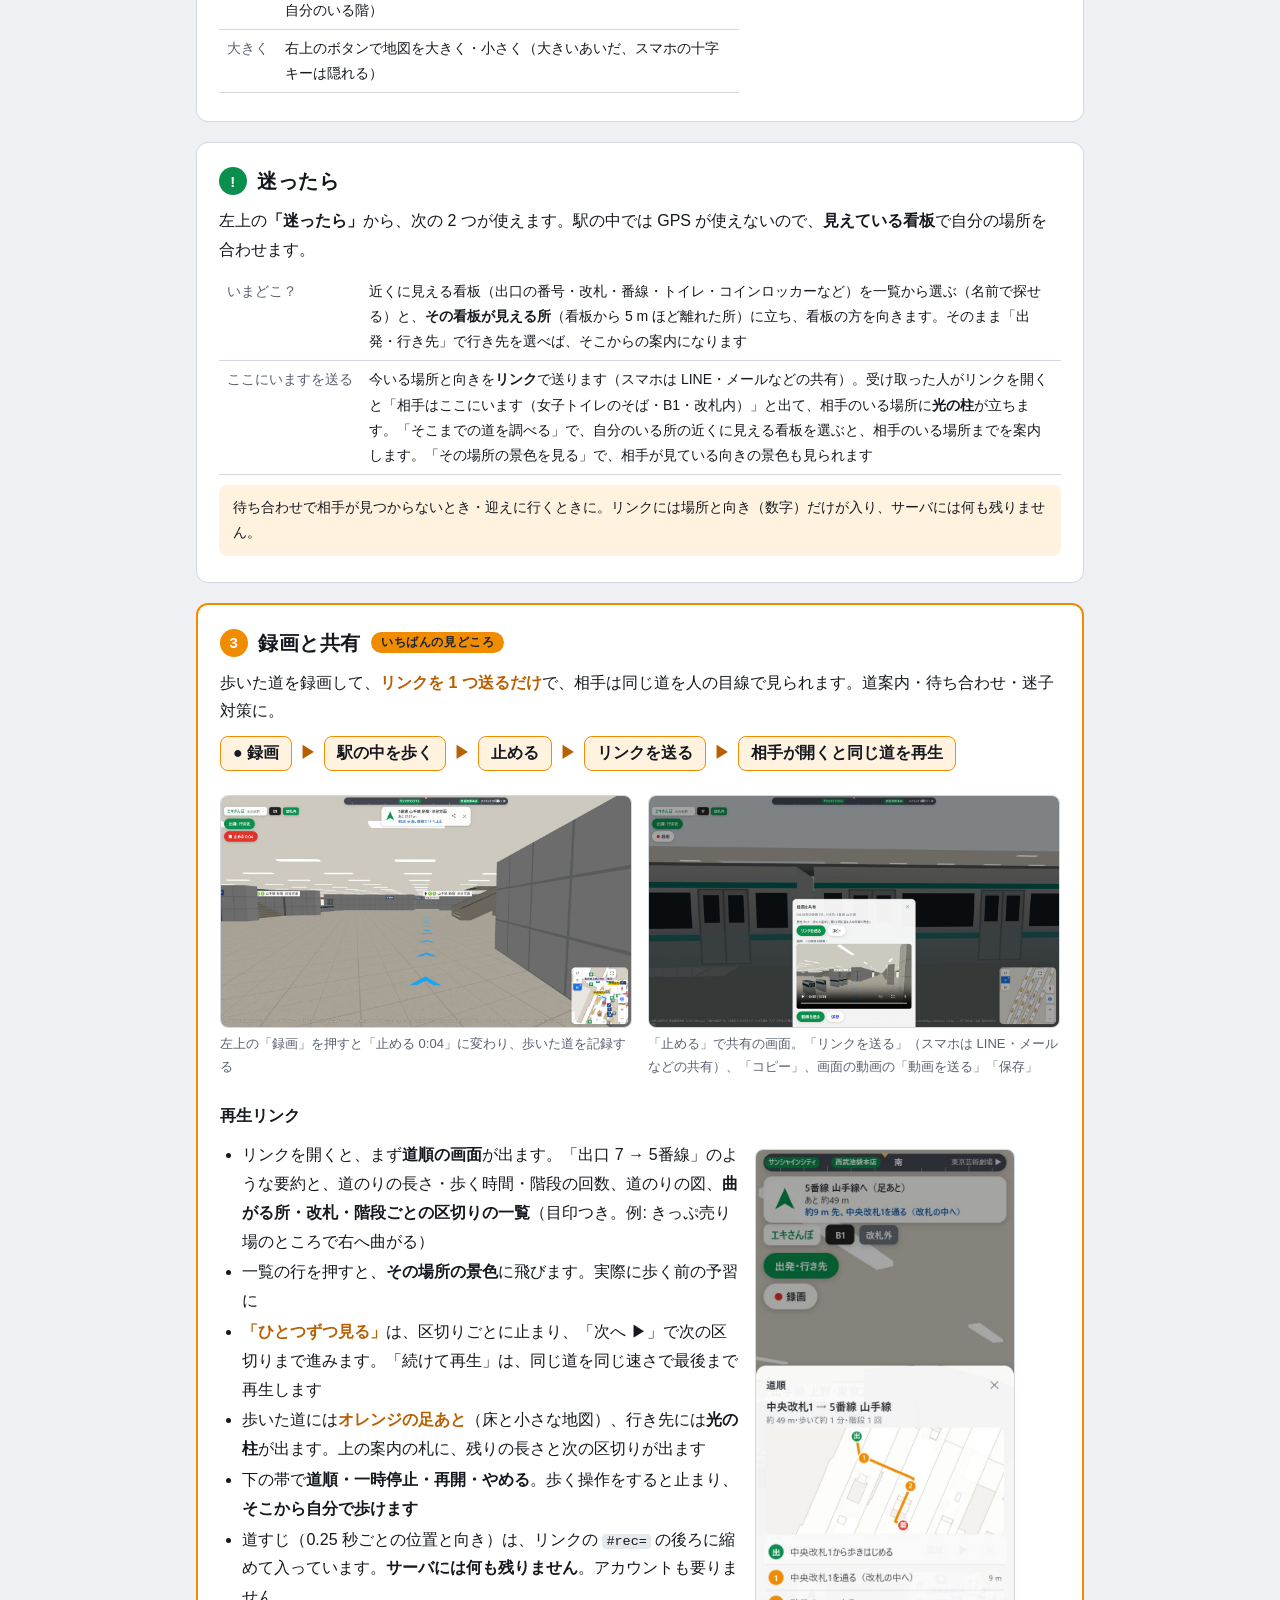
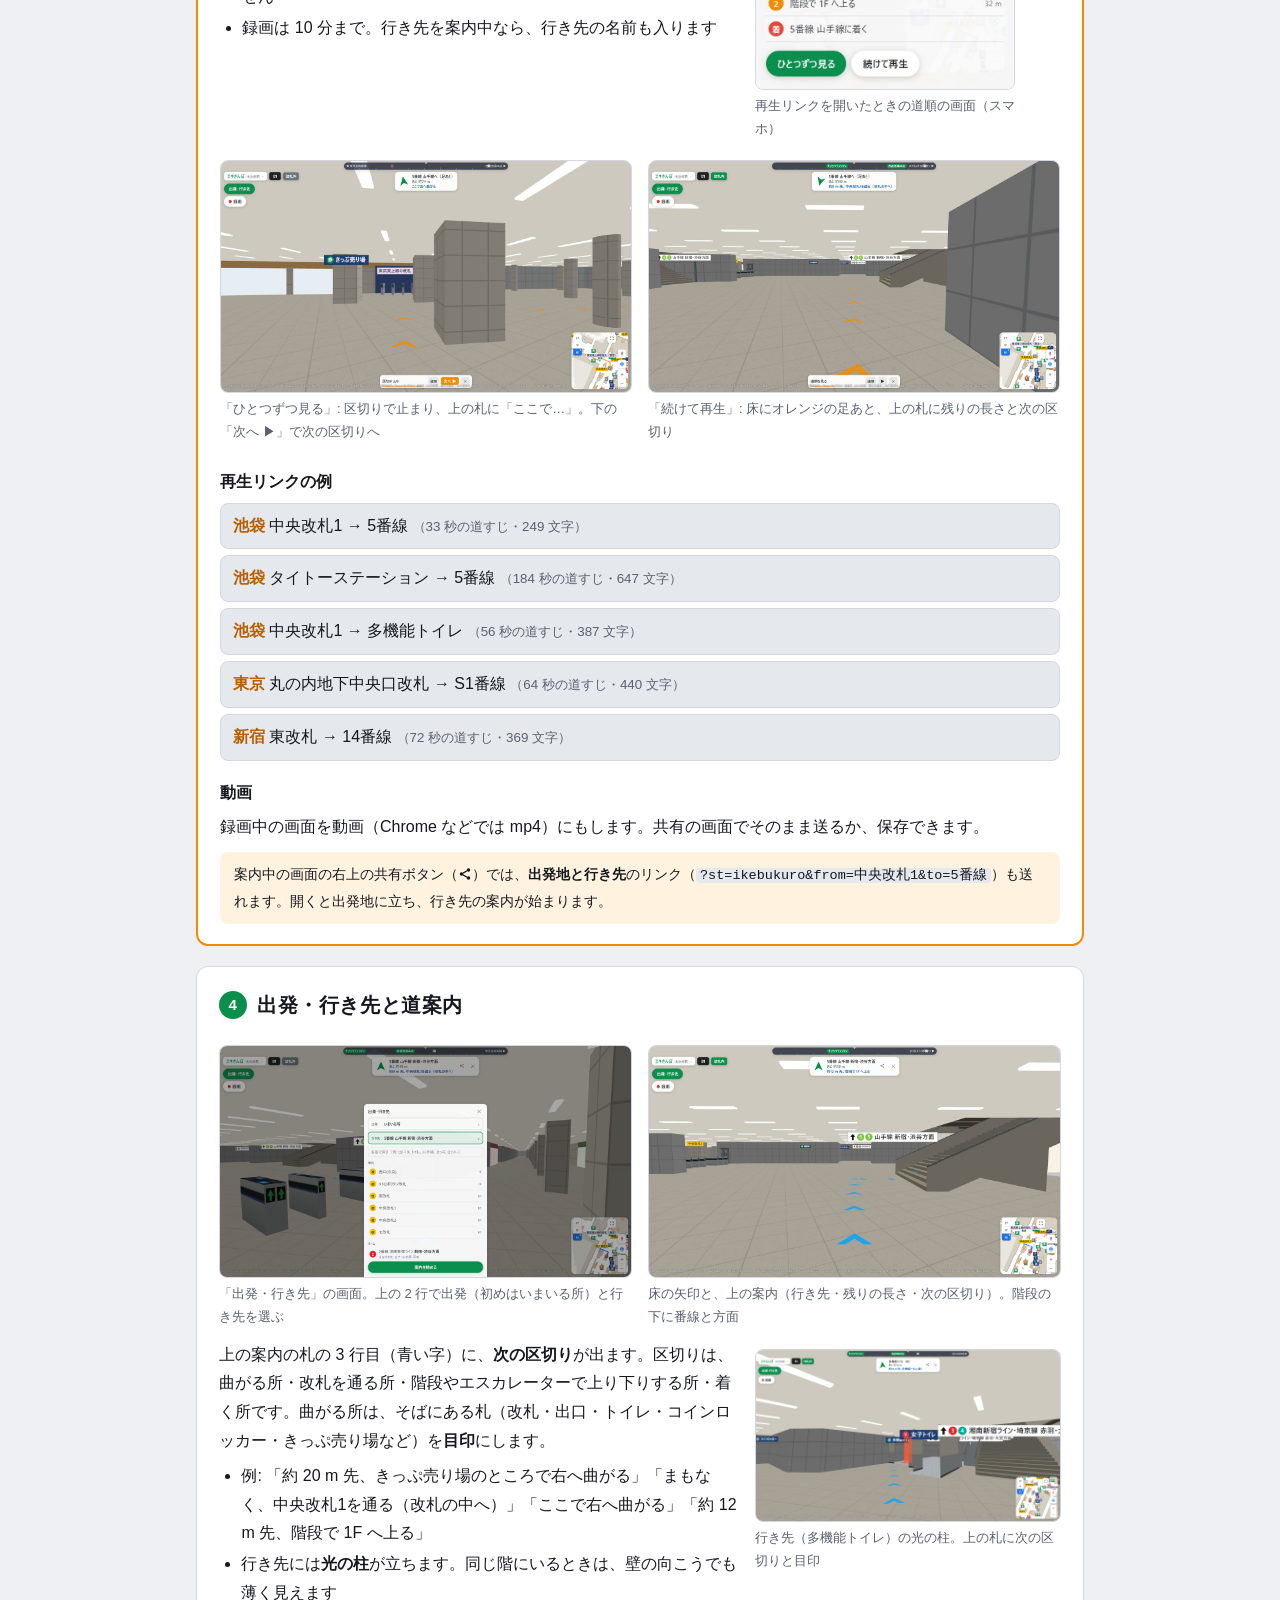
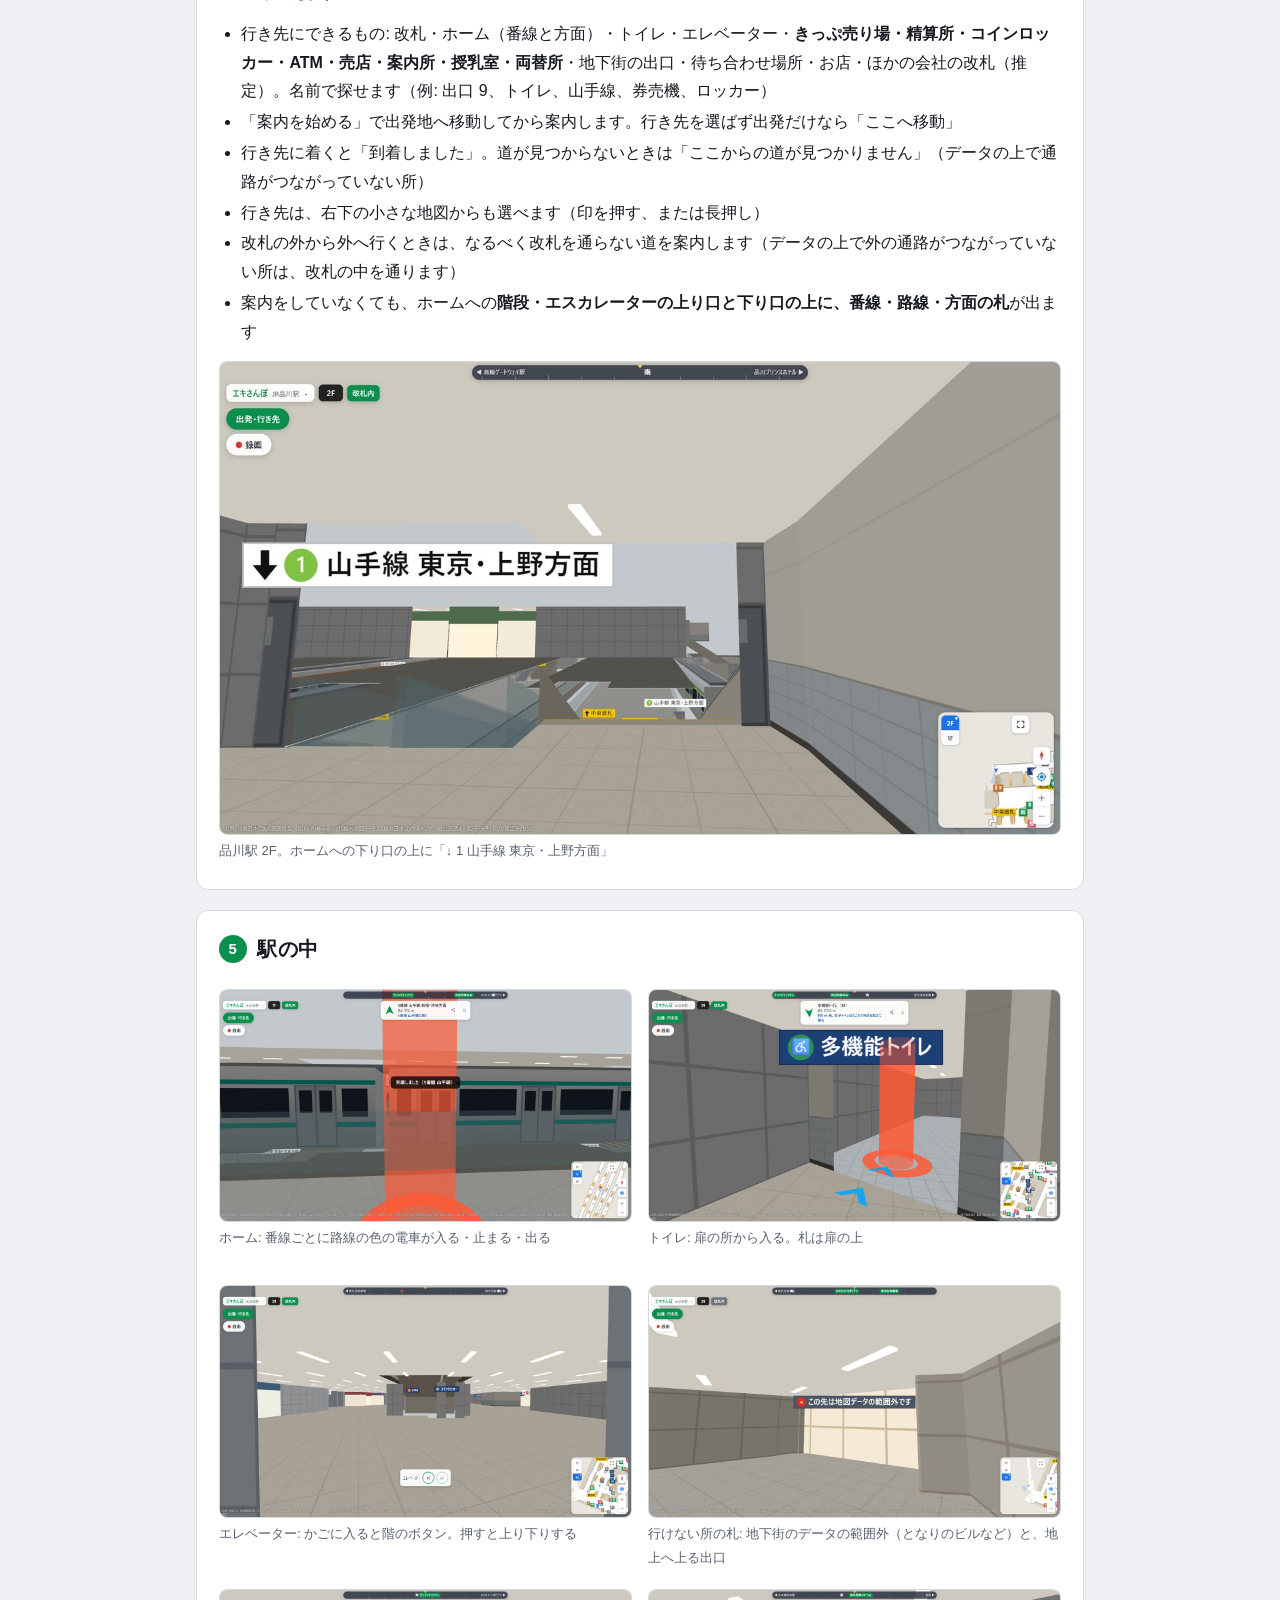
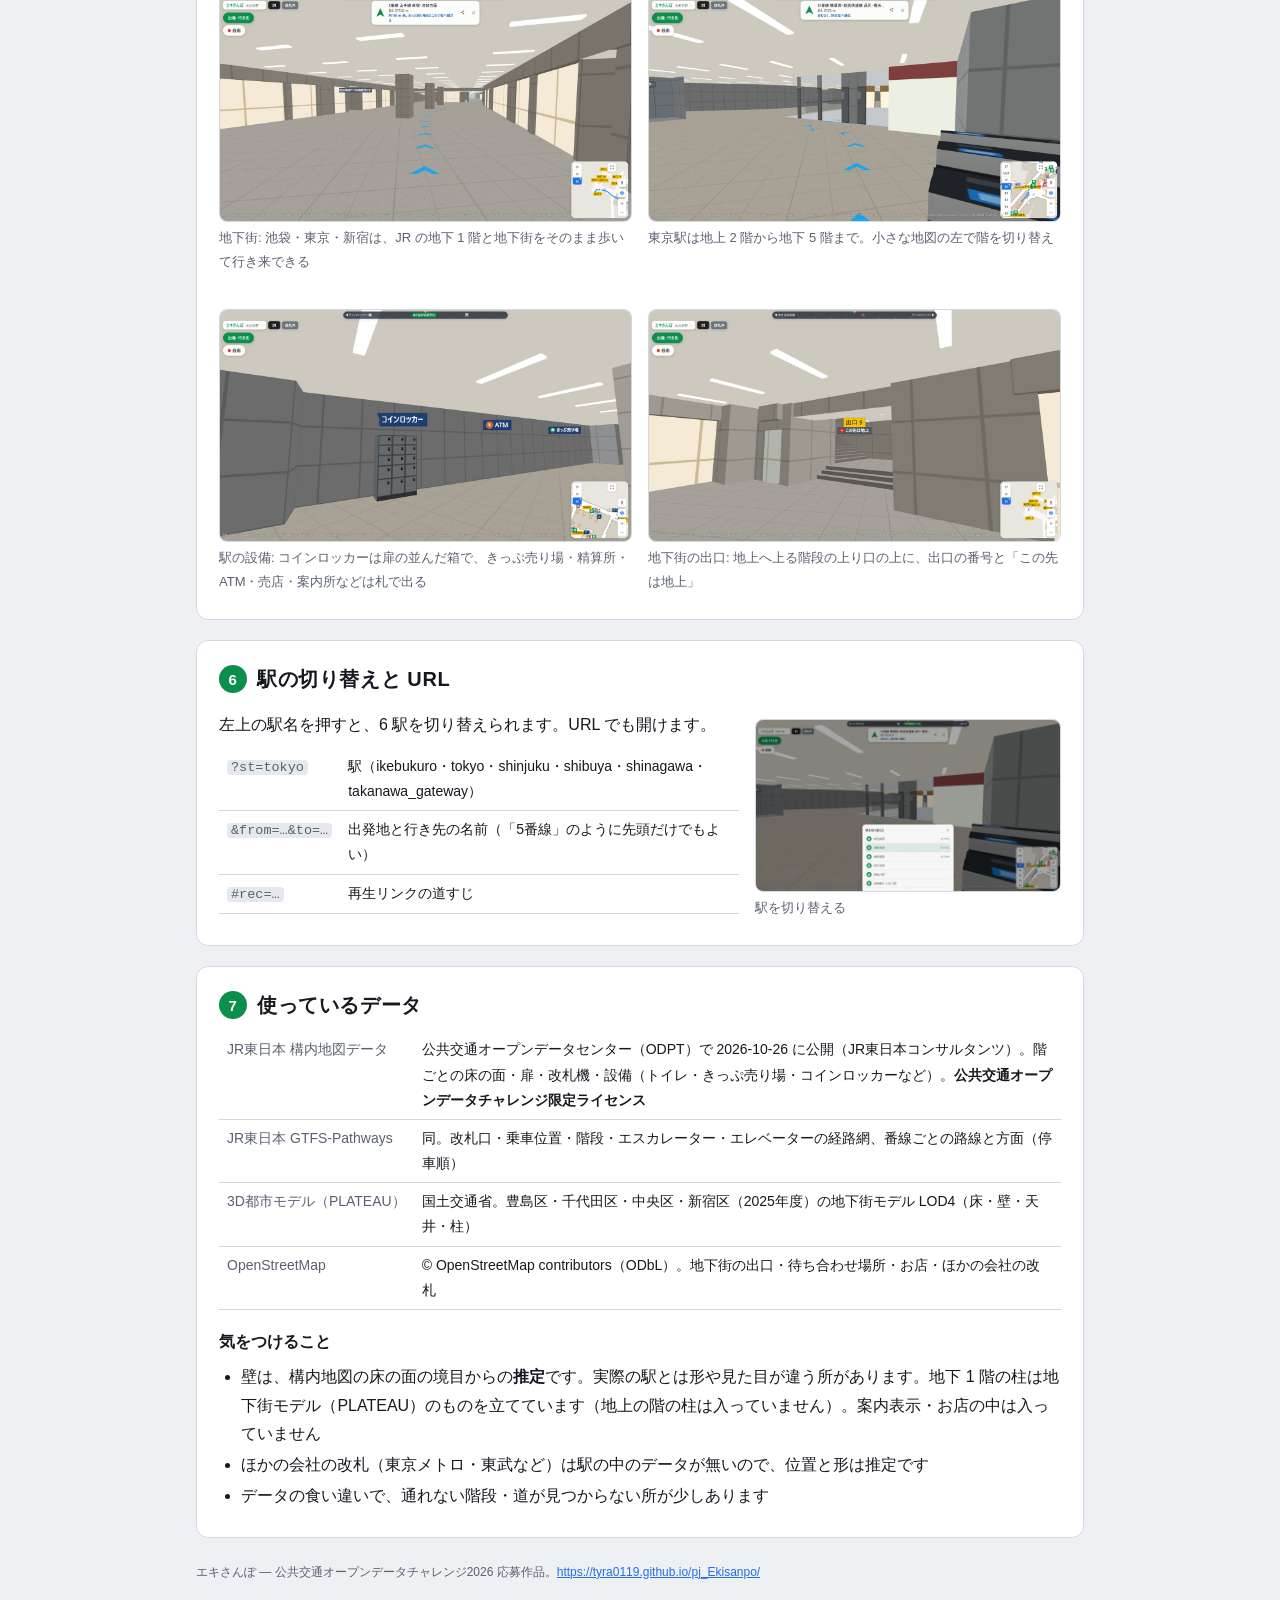
==== commit 5e6f48d4: "迷ったら: いまどこ？・ここにいます Co-Authored-By: Claude Opus 5.5 <noreply@anthropic.com>" ====
--- a/manual.html
+++ b/manual.html
@@ -114,6 +114,16 @@
   </div>
 </section>
 
+<section id="lost">
+  <h2><span class="no">!</span>迷ったら</h2>
+  <p>左上の<b>「迷ったら」</b>から、次の 2 つが使えます。駅の中では GPS が使えないので、<b>見えている看板</b>で自分の場所を合わせます。</p>
+  <table>
+    <tr><th>いまどこ？</th><td>近くに見える看板（出口の番号・改札・番線・トイレ・コインロッカーなど）を一覧から選ぶ（名前で探せる）と、<b>その看板が見える所</b>（看板から 5 m ほど離れた所）に立ち、看板の方を向きます。そのまま「出発・行き先」で行き先を選べば、そこからの案内になります</td></tr>
+    <tr><th>ここにいますを送る</th><td>今いる場所と向きを<b>リンク</b>で送ります（スマホは LINE・メールなどの共有）。受け取った人がリンクを開くと「相手はここにいます（女子トイレのそば・B1・改札内）」と出て、相手のいる場所に<b>光の柱</b>が立ちます。「そこまでの道を調べる」で、自分のいる所の近くに見える看板を選ぶと、相手のいる場所までを案内します。「その場所の景色を見る」で、相手が見ている向きの景色も見られます</td></tr>
+  </table>
+  <p class="note">待ち合わせで相手が見つからないとき・迎えに行くときに。リンクには場所と向き（数字）だけが入り、サーバには何も残りません。</p>
+</section>
+
 <section class="rec" id="rec">
   <h2><span class="no">3</span>録画と共有<span class="tag">いちばんの見どころ</span></h2>
   <p>歩いた道を録画して、<span class="o">リンクを 1 つ送るだけ</span>で、相手は同じ道を人の目線で見られます。道案内・待ち合わせ・迷子対策に。</p>
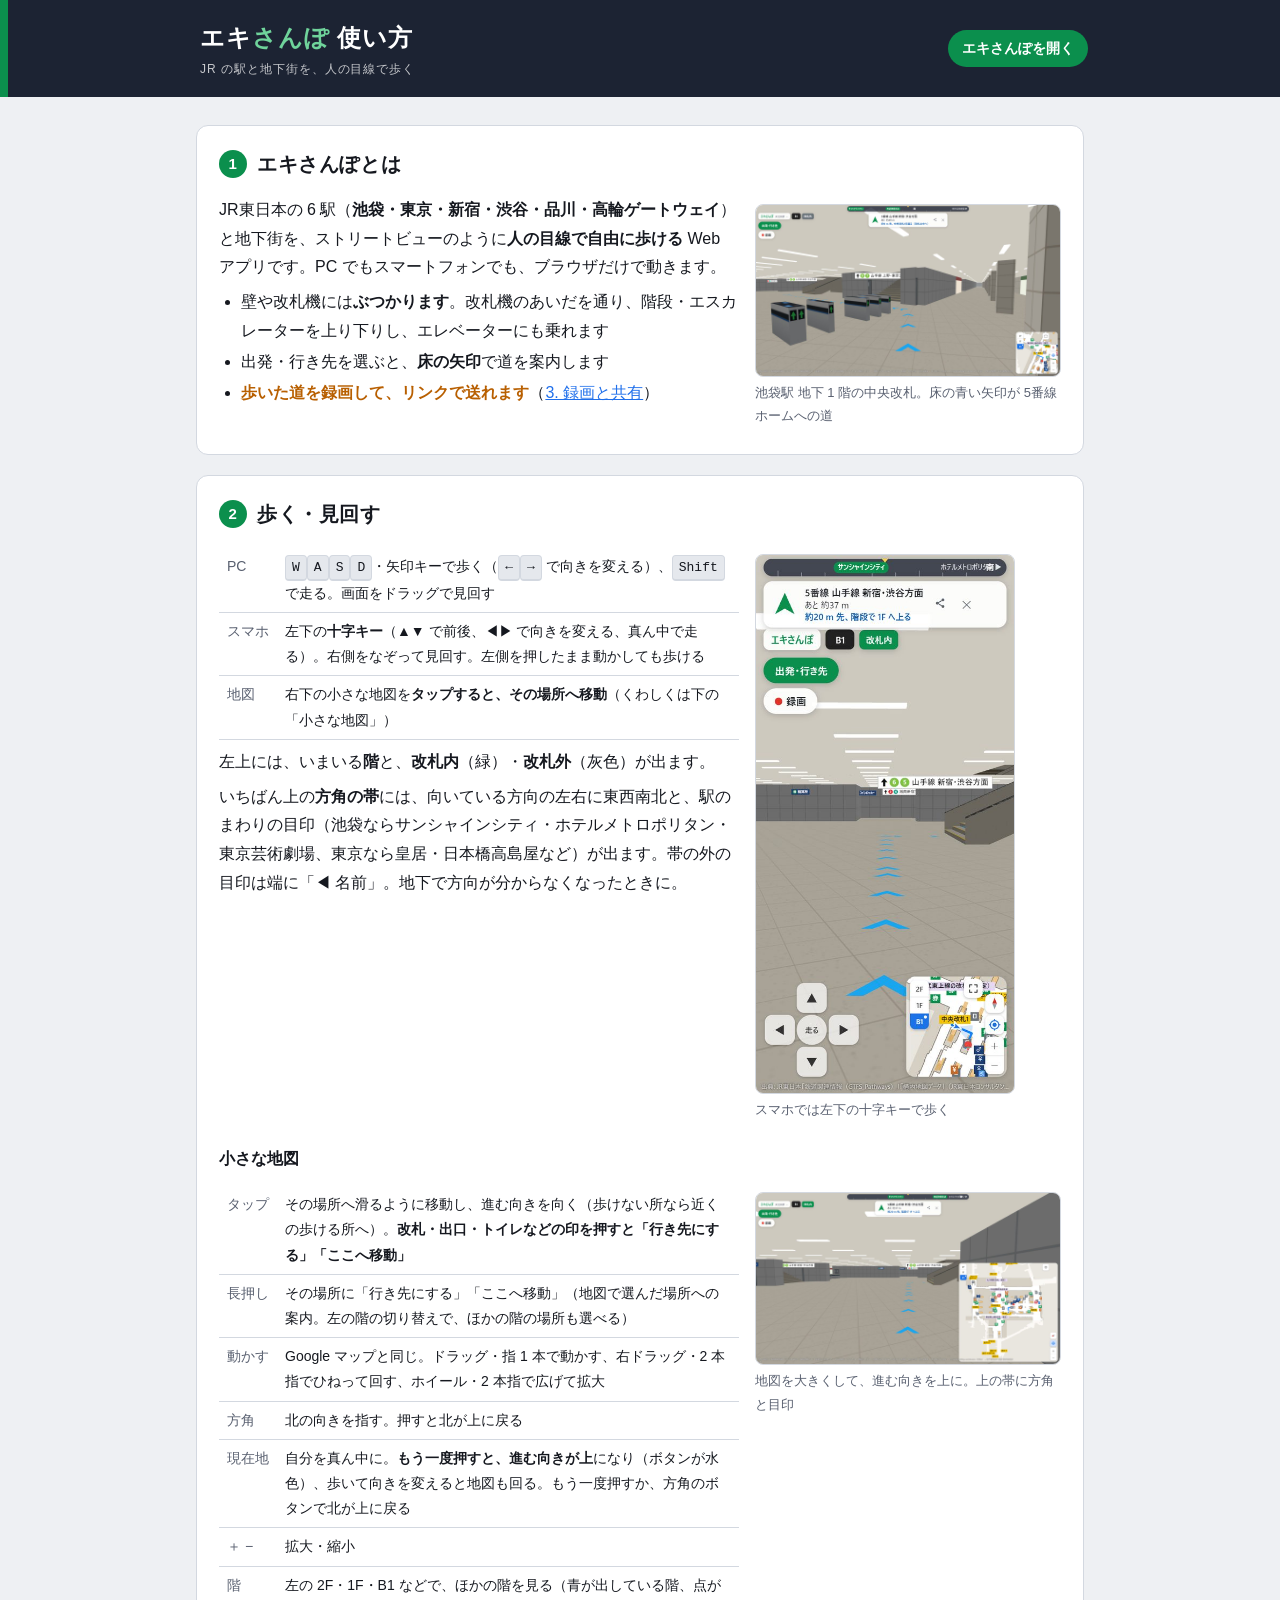
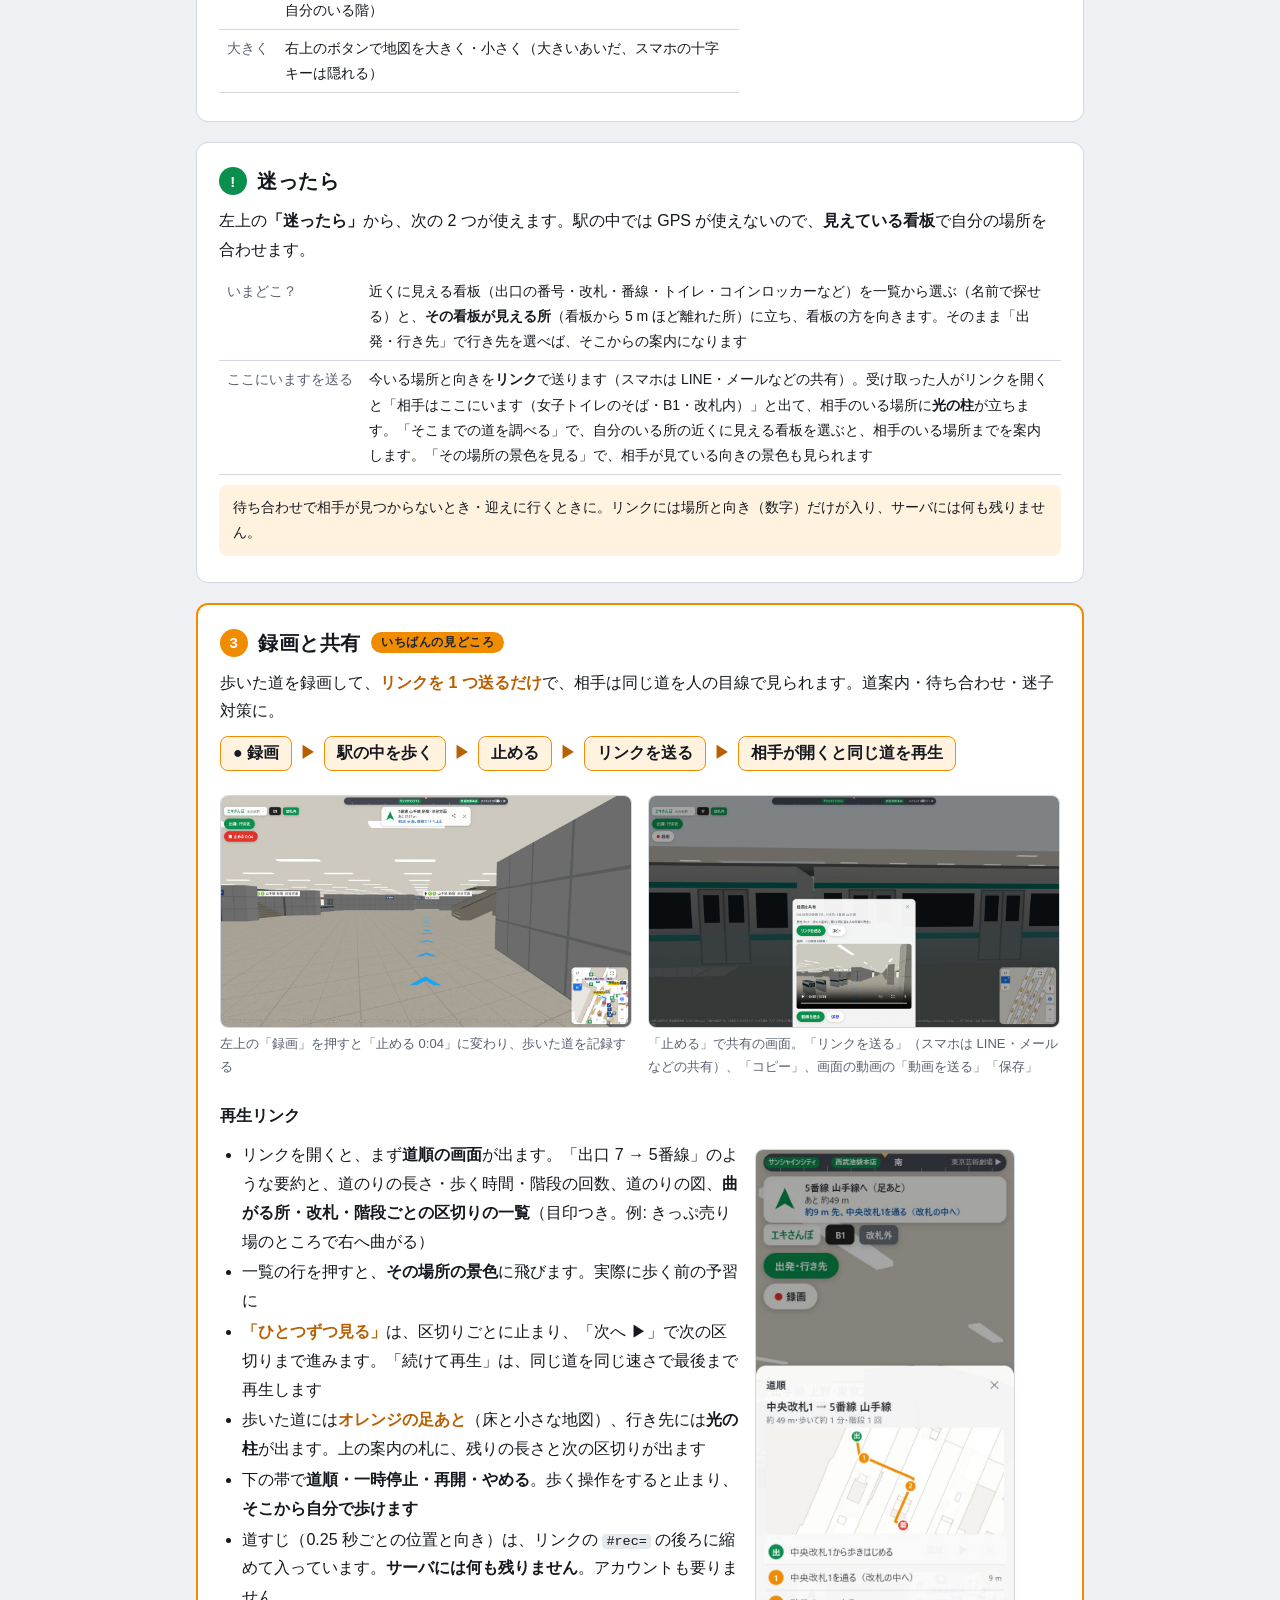
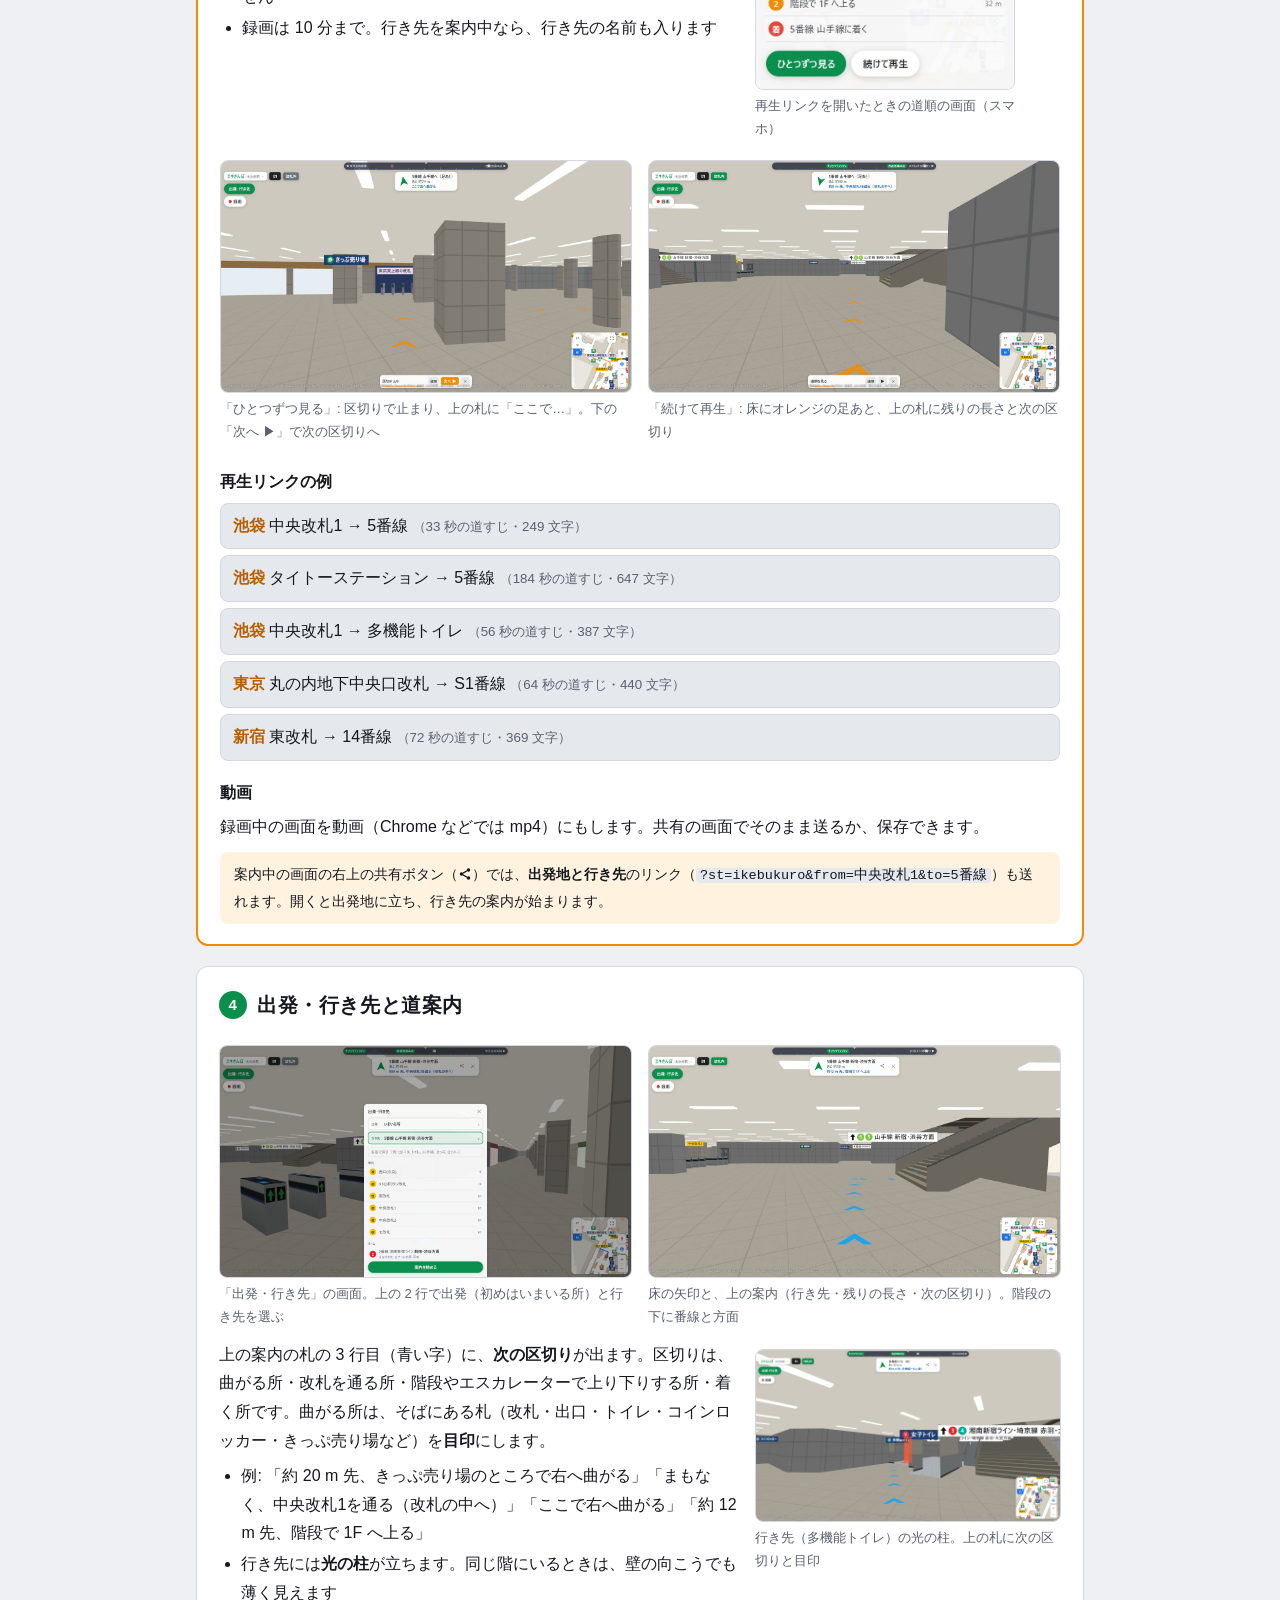
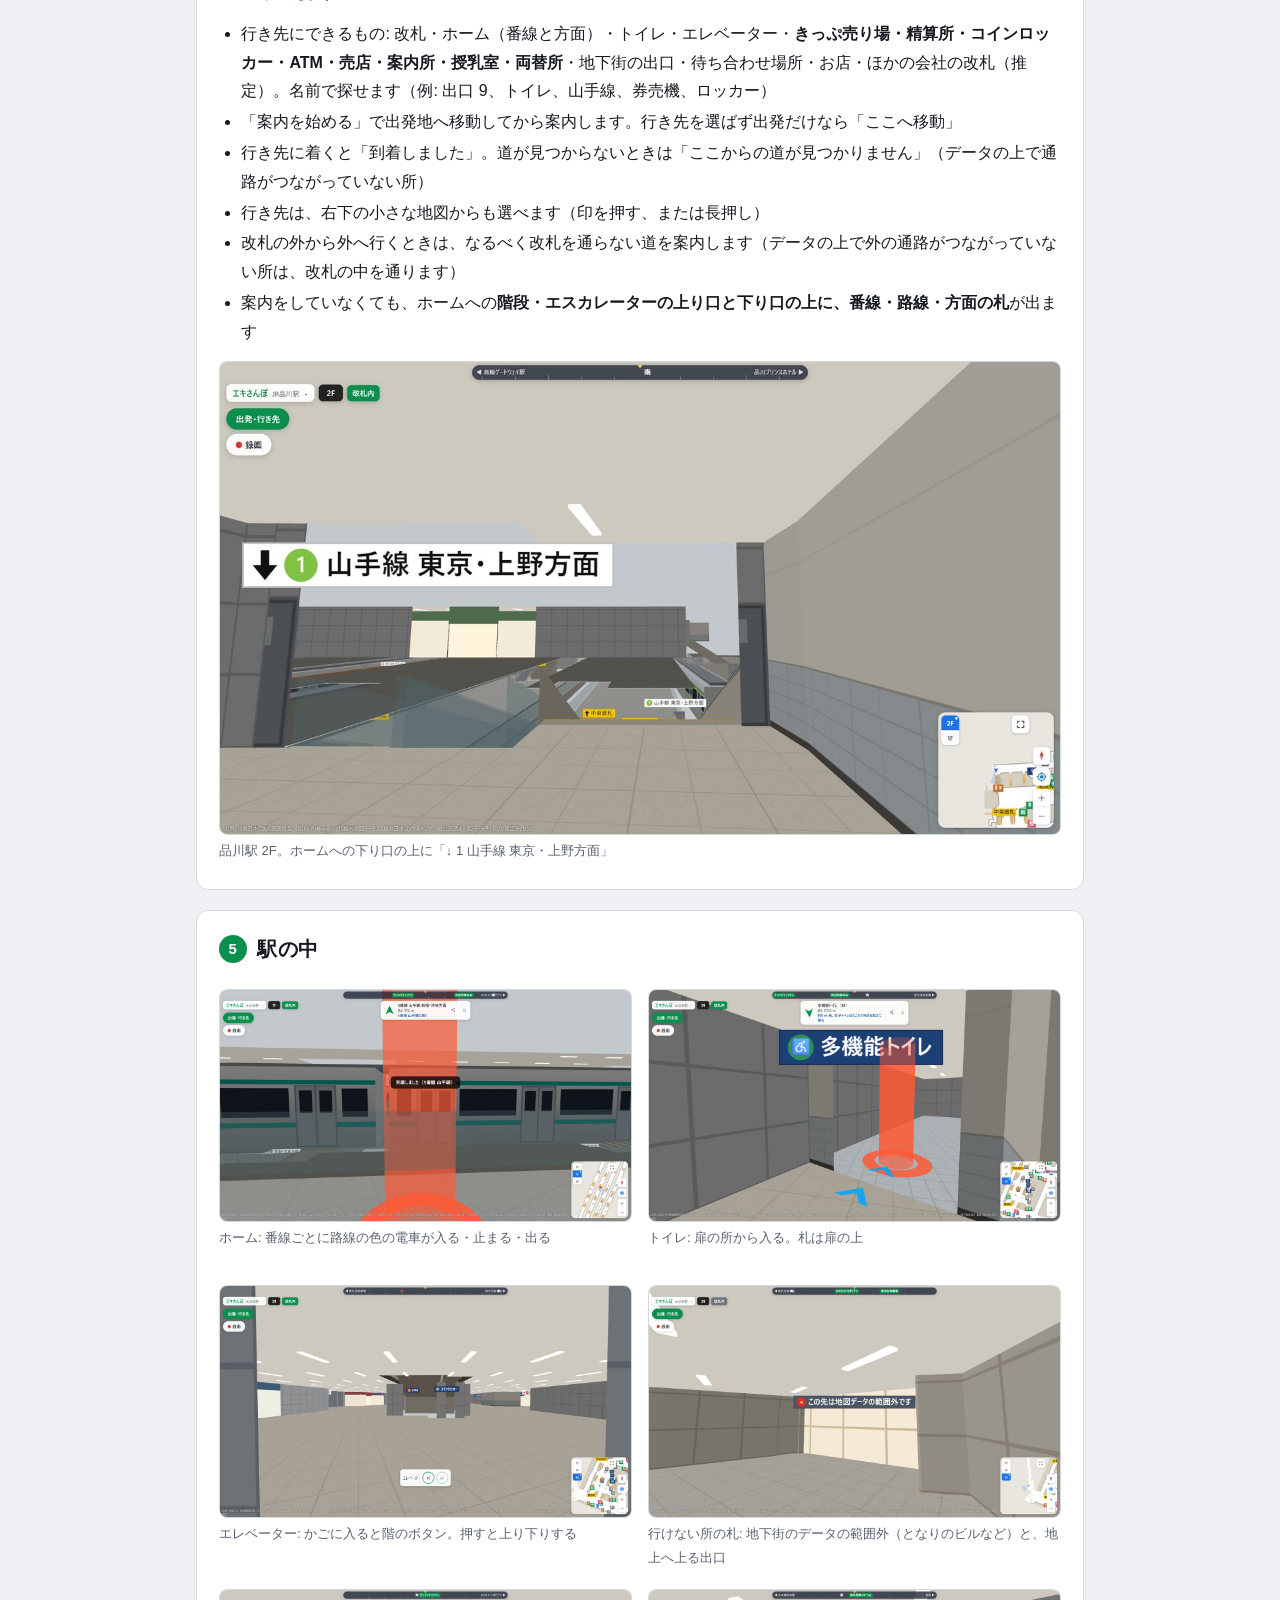
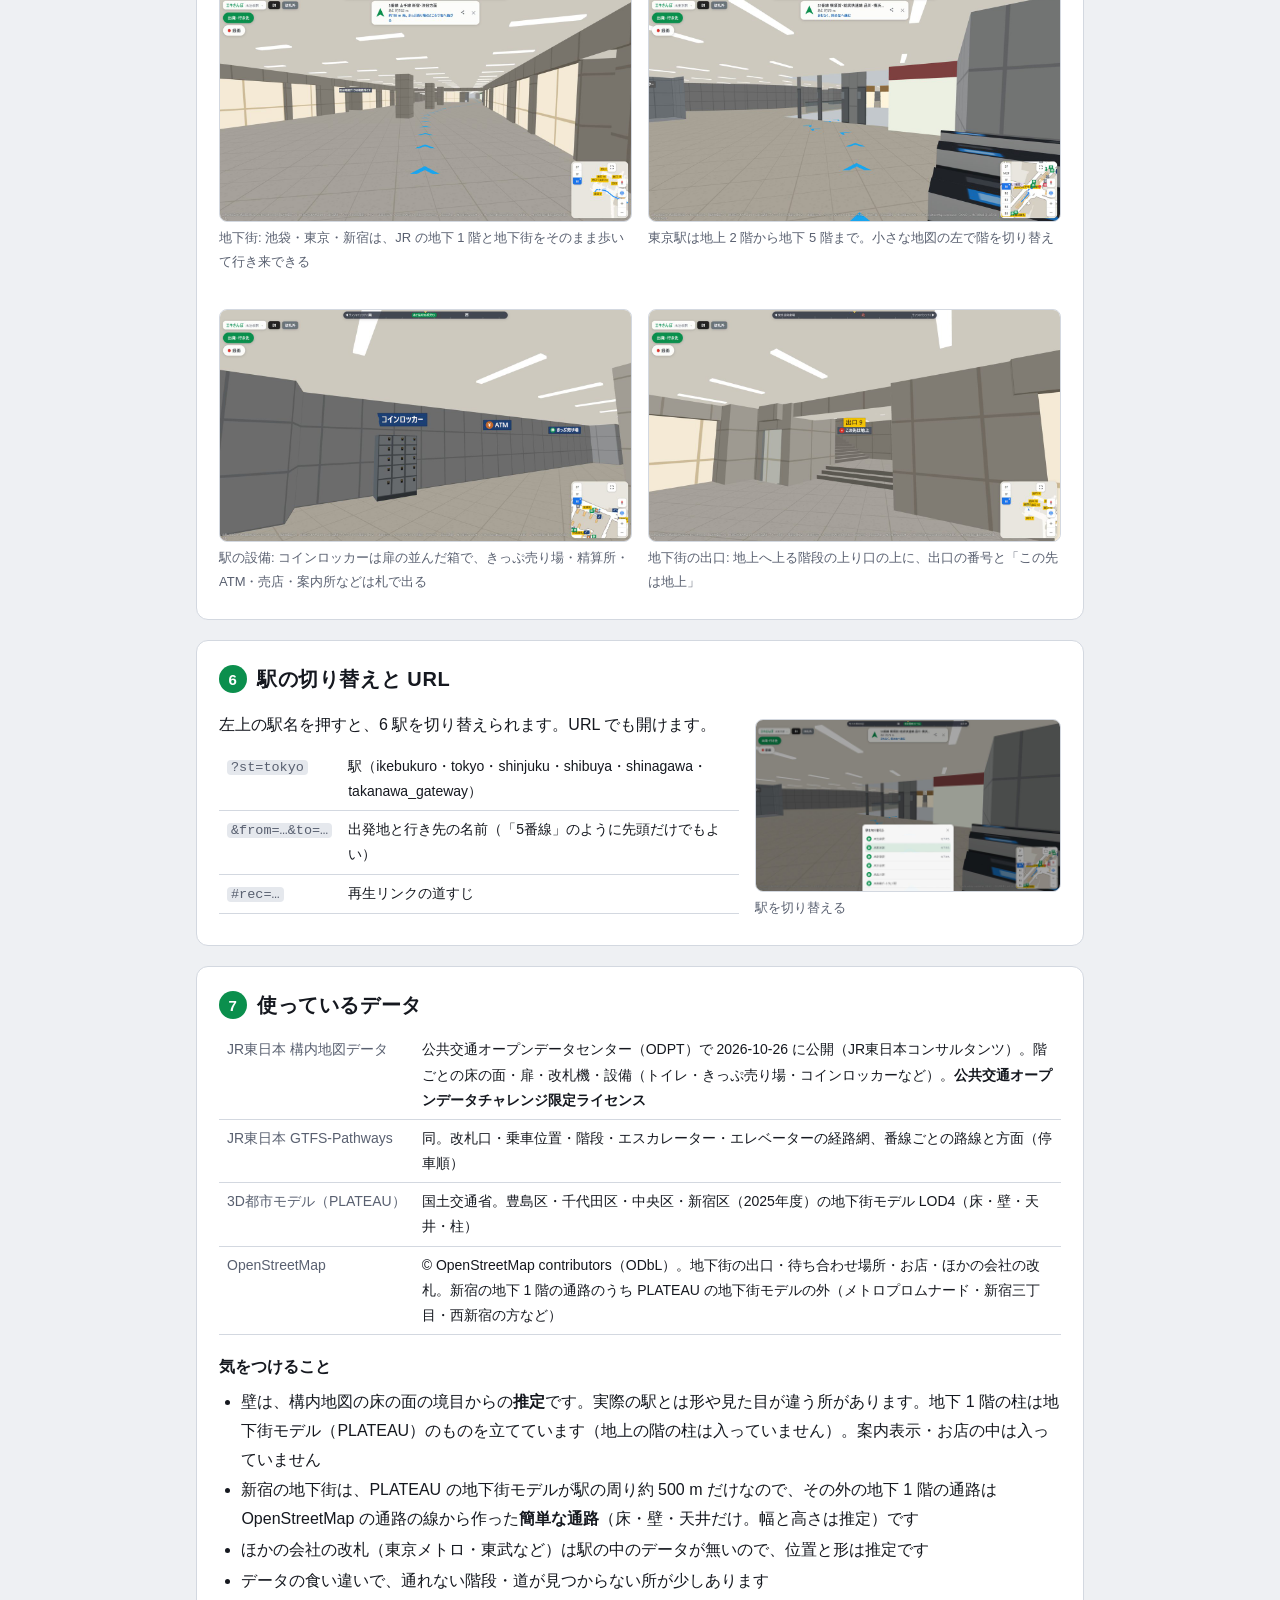
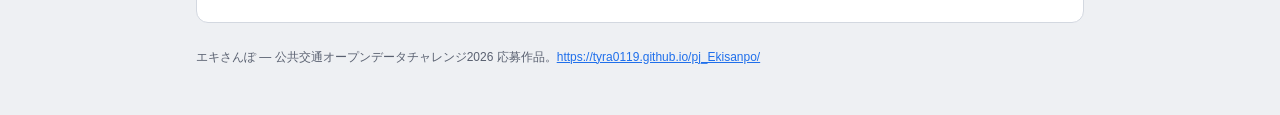
==== commit ff64bcf2: "新宿の地下街を OpenStreetMap の地下の通路で広げる Co-Authored-By: Claude Opus 5.5 <noreply@anthropic.com>" ====
--- a/manual.html
+++ b/manual.html
@@ -228,11 +228,12 @@
     <tr><th>JR東日本 構内地図データ</th><td>公共交通オープンデータセンター（ODPT）で 2026-10-26 に公開（JR東日本コンサルタンツ）。階ごとの床の面・扉・改札機・設備（トイレ・きっぷ売り場・コインロッカーなど）。<b>公共交通オープンデータチャレンジ限定ライセンス</b></td></tr>
     <tr><th>JR東日本 GTFS-Pathways</th><td>同。改札口・乗車位置・階段・エスカレーター・エレベーターの経路網、番線ごとの路線と方面（停車順）</td></tr>
     <tr><th>3D都市モデル（PLATEAU）</th><td>国土交通省。豊島区・千代田区・中央区・新宿区（2025年度）の地下街モデル LOD4（床・壁・天井・柱）</td></tr>
-    <tr><th>OpenStreetMap</th><td>© OpenStreetMap contributors（ODbL）。地下街の出口・待ち合わせ場所・お店・ほかの会社の改札</td></tr>
+    <tr><th>OpenStreetMap</th><td>© OpenStreetMap contributors（ODbL）。地下街の出口・待ち合わせ場所・お店・ほかの会社の改札。新宿の地下 1 階の通路のうち PLATEAU の地下街モデルの外（メトロプロムナード・新宿三丁目・西新宿の方など）</td></tr>
   </table>
   <h3>気をつけること</h3>
   <ul>
     <li>壁は、構内地図の床の面の境目からの<b>推定</b>です。実際の駅とは形や見た目が違う所があります。地下 1 階の柱は地下街モデル（PLATEAU）のものを立てています（地上の階の柱は入っていません）。案内表示・お店の中は入っていません</li>
+    <li>新宿の地下街は、PLATEAU の地下街モデルが駅の周り約 500 m だけなので、その外の地下 1 階の通路は OpenStreetMap の通路の線から作った<b>簡単な通路</b>（床・壁・天井だけ。幅と高さは推定）です</li>
     <li>ほかの会社の改札（東京メトロ・東武など）は駅の中のデータが無いので、位置と形は推定です</li>
     <li>データの食い違いで、通れない階段・道が見つからない所が少しあります</li>
   </ul>
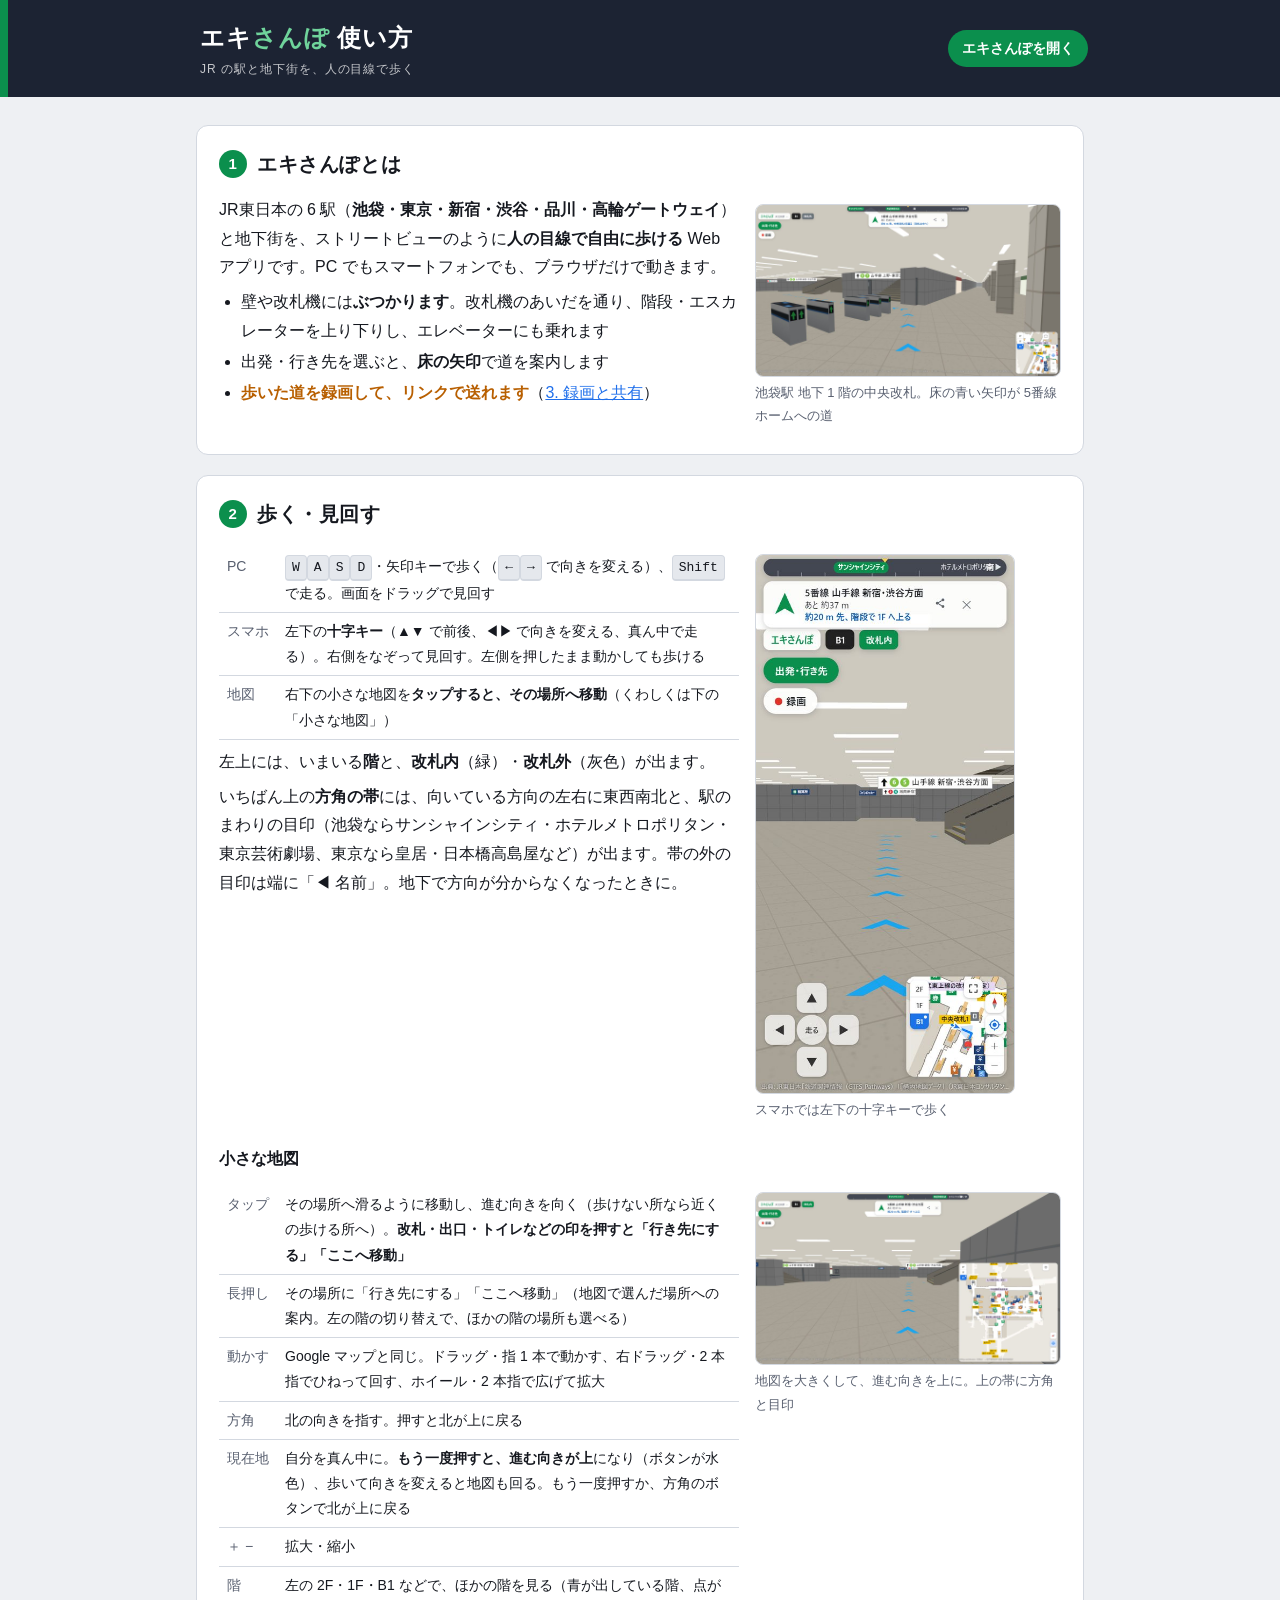
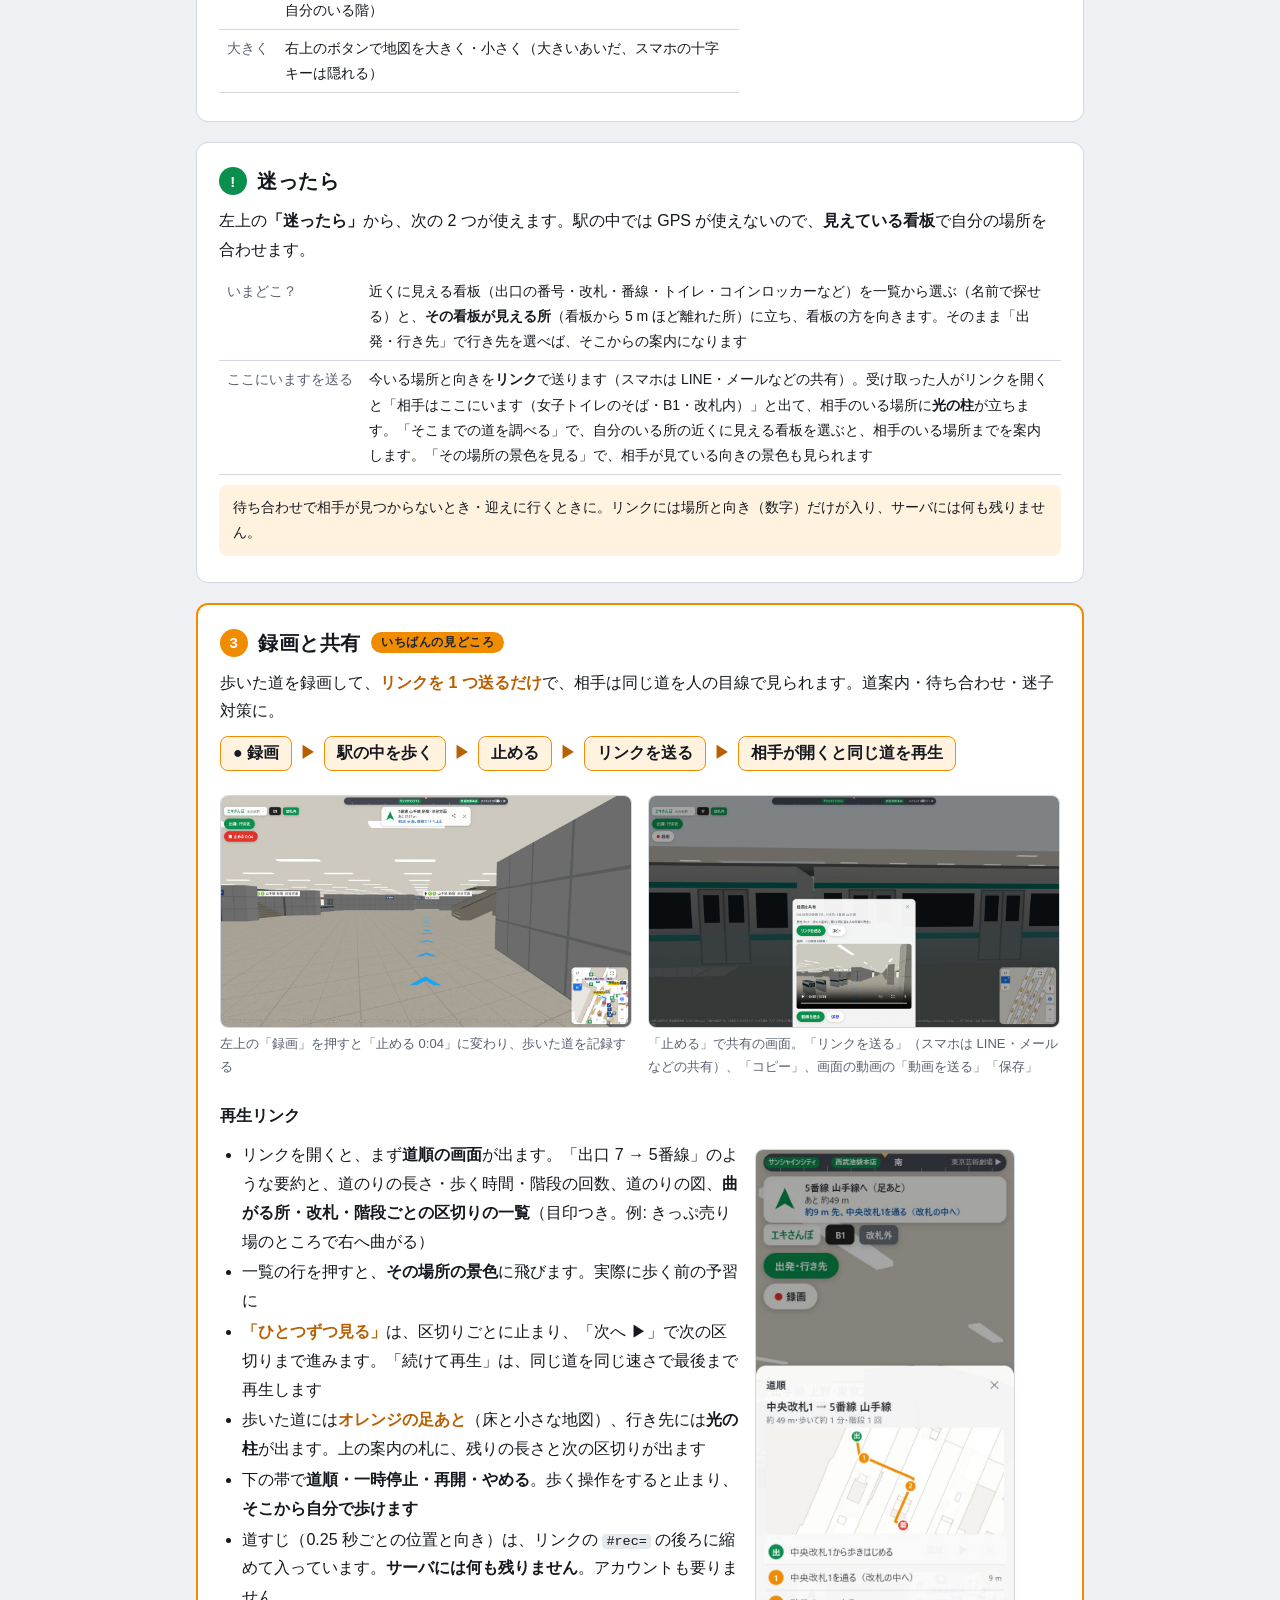
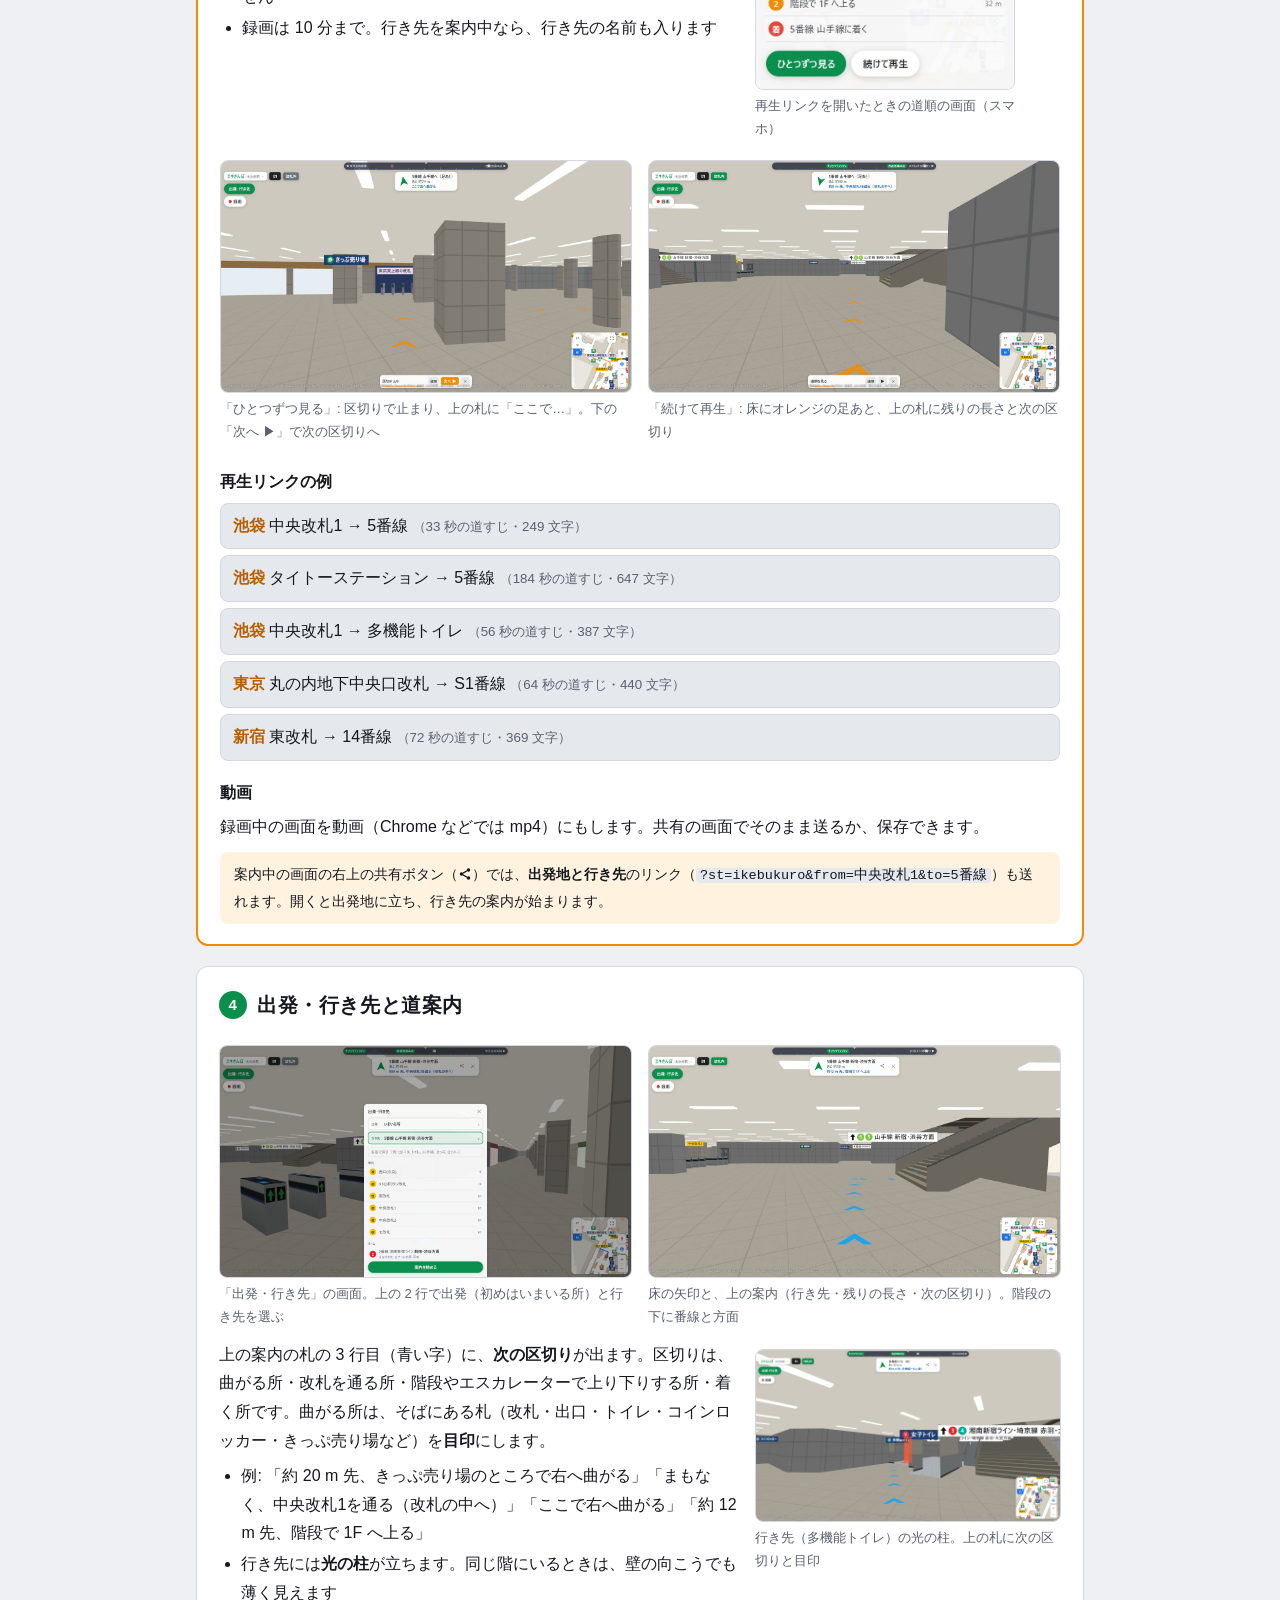
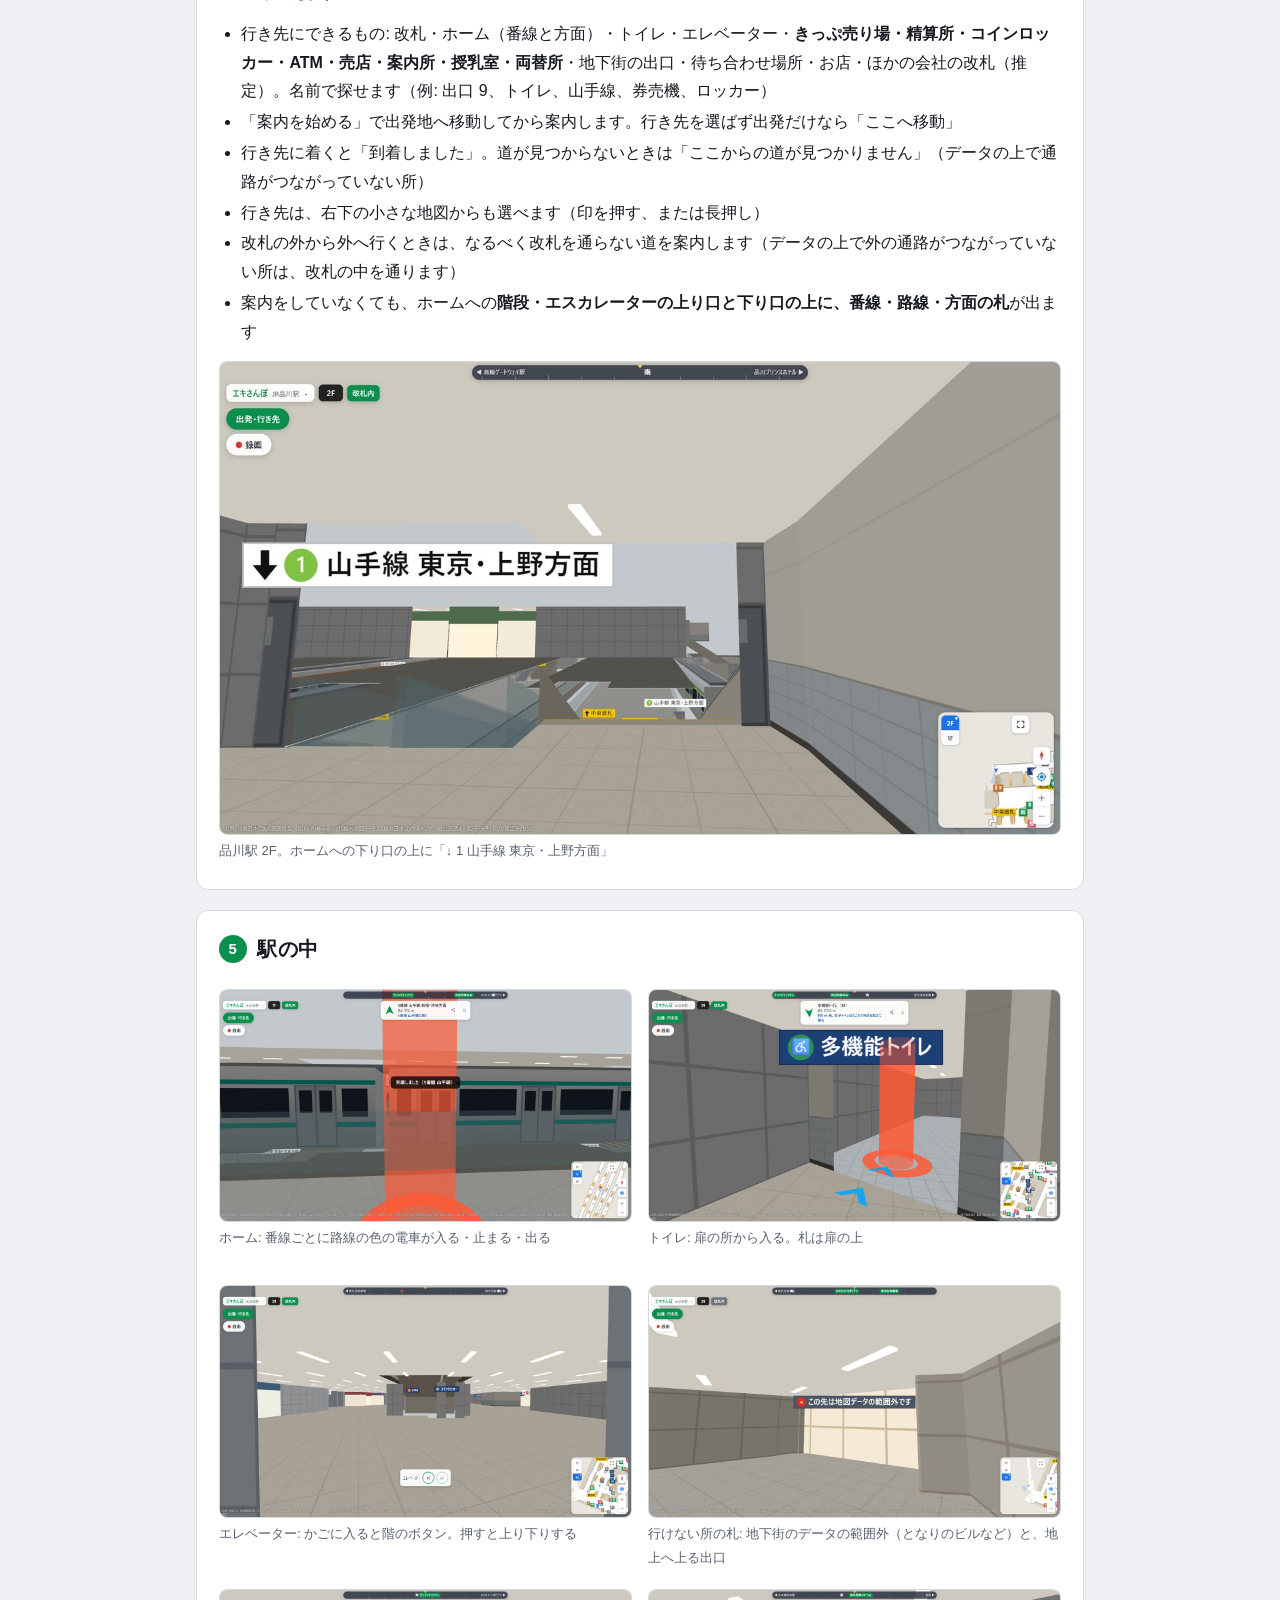
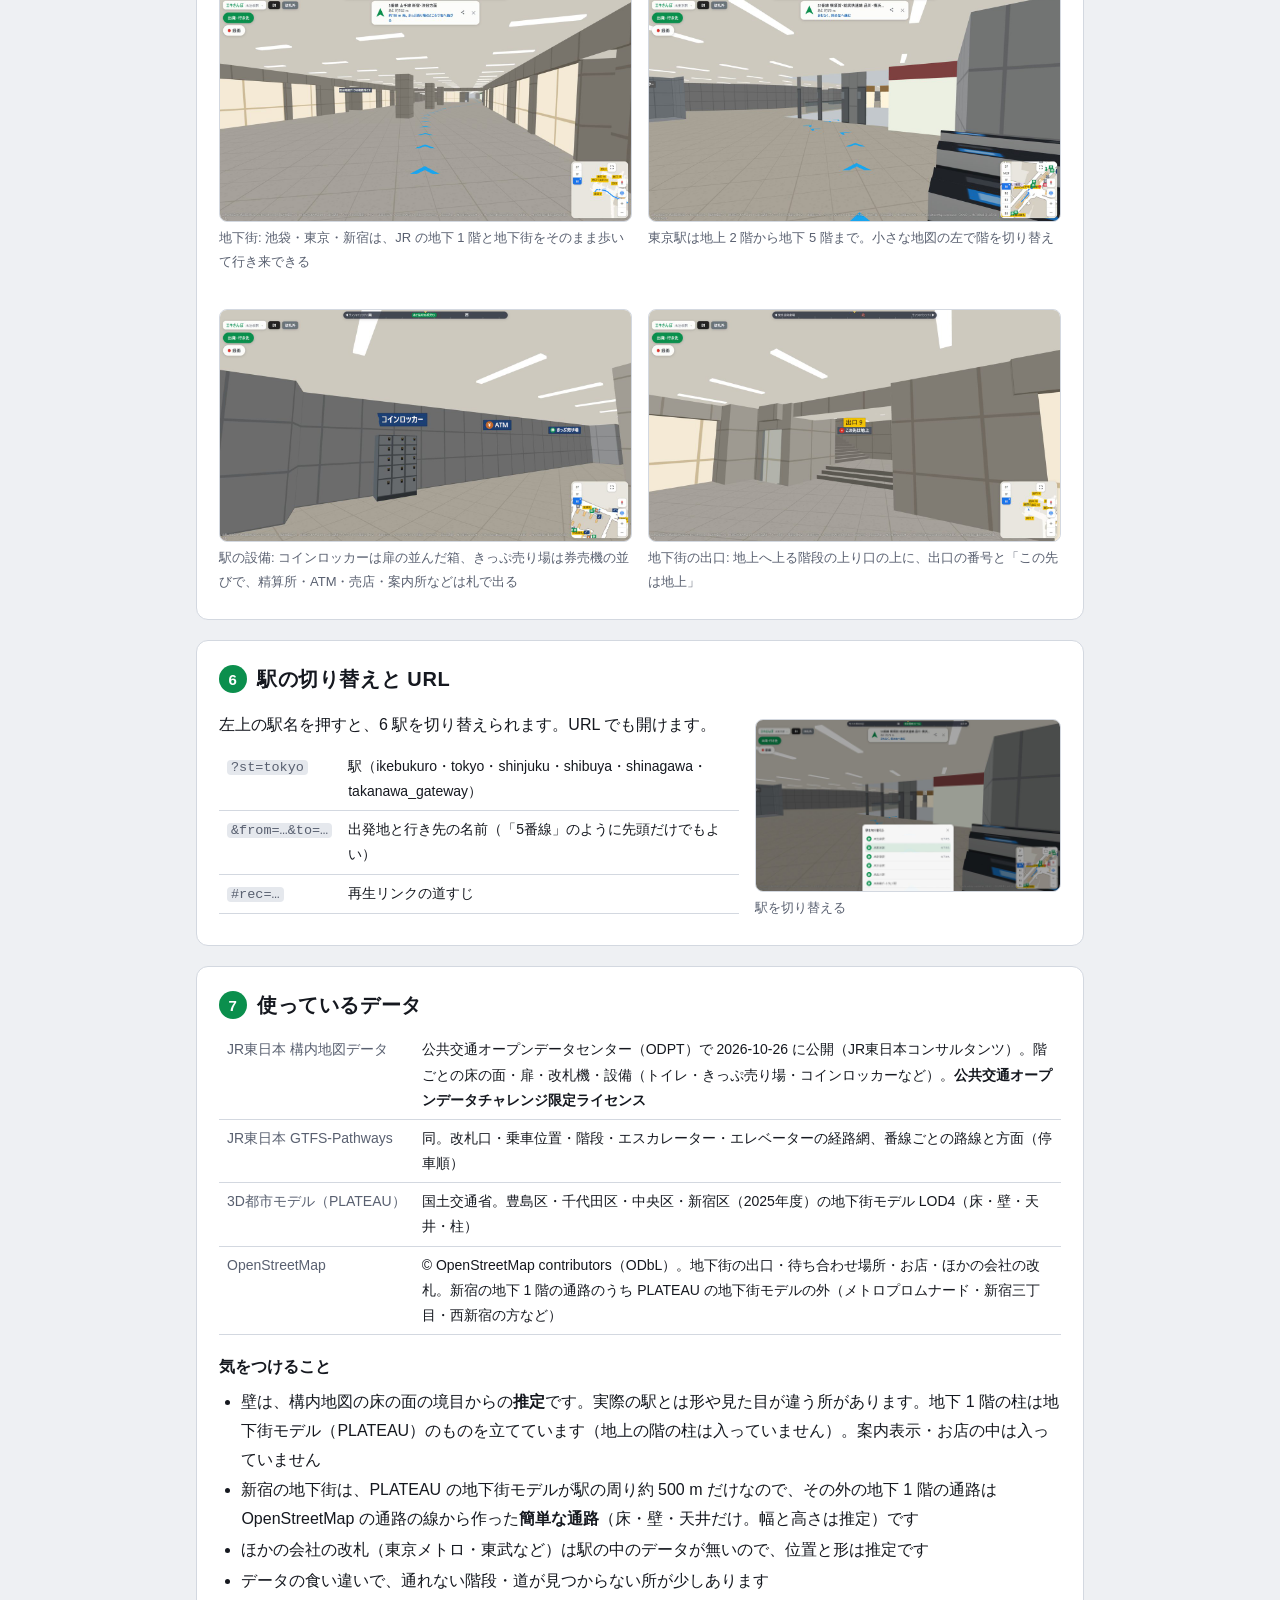
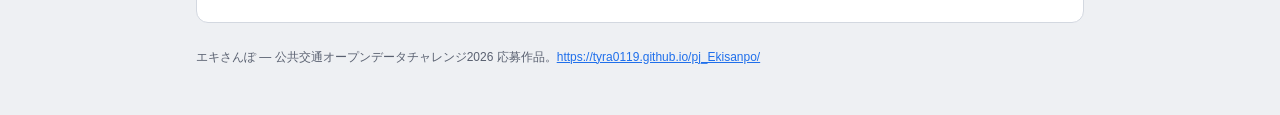
==== commit bcd0103d: "きっぷ売り場に立体の券売機の並びを置く（壁ぎわ、2〜8 台、当たり判定あり） Co-Authored-By: Claude Opus 5.5 <noreply@anthropic.com>" ====
--- a/manual.html
+++ b/manual.html
@@ -202,7 +202,7 @@
   <div class="two">
     <figure><img src="manual/10_mall.jpg" alt="池袋の地下街" loading="lazy"><figcaption>地下街: 池袋・東京・新宿は、JR の地下 1 階と地下街をそのまま歩いて行き来できる</figcaption></figure>
     <figure><img src="manual/14_tokyo.jpg" alt="東京駅の地下" loading="lazy"><figcaption>東京駅は地上 2 階から地下 5 階まで。小さな地図の左で階を切り替え</figcaption></figure>
-    <figure><img src="manual/19_locker.jpg" alt="立体のコインロッカーと、ATM・きっぷ売り場の札" loading="lazy"><figcaption>駅の設備: コインロッカーは扉の並んだ箱で、きっぷ売り場・精算所・ATM・売店・案内所などは札で出る</figcaption></figure>
+    <figure><img src="manual/19_locker.jpg" alt="立体のコインロッカーと、ATM・きっぷ売り場の札" loading="lazy"><figcaption>駅の設備: コインロッカーは扉の並んだ箱、きっぷ売り場は券売機の並びで、精算所・ATM・売店・案内所などは札で出る</figcaption></figure>
     <figure><img src="manual/20_exit_sign.jpg" alt="地下街の出口 9 の階段の上り口の札" loading="lazy"><figcaption>地下街の出口: 地上へ上る階段の上り口の上に、出口の番号と「この先は地上」</figcaption></figure>
   </div>
 </section>
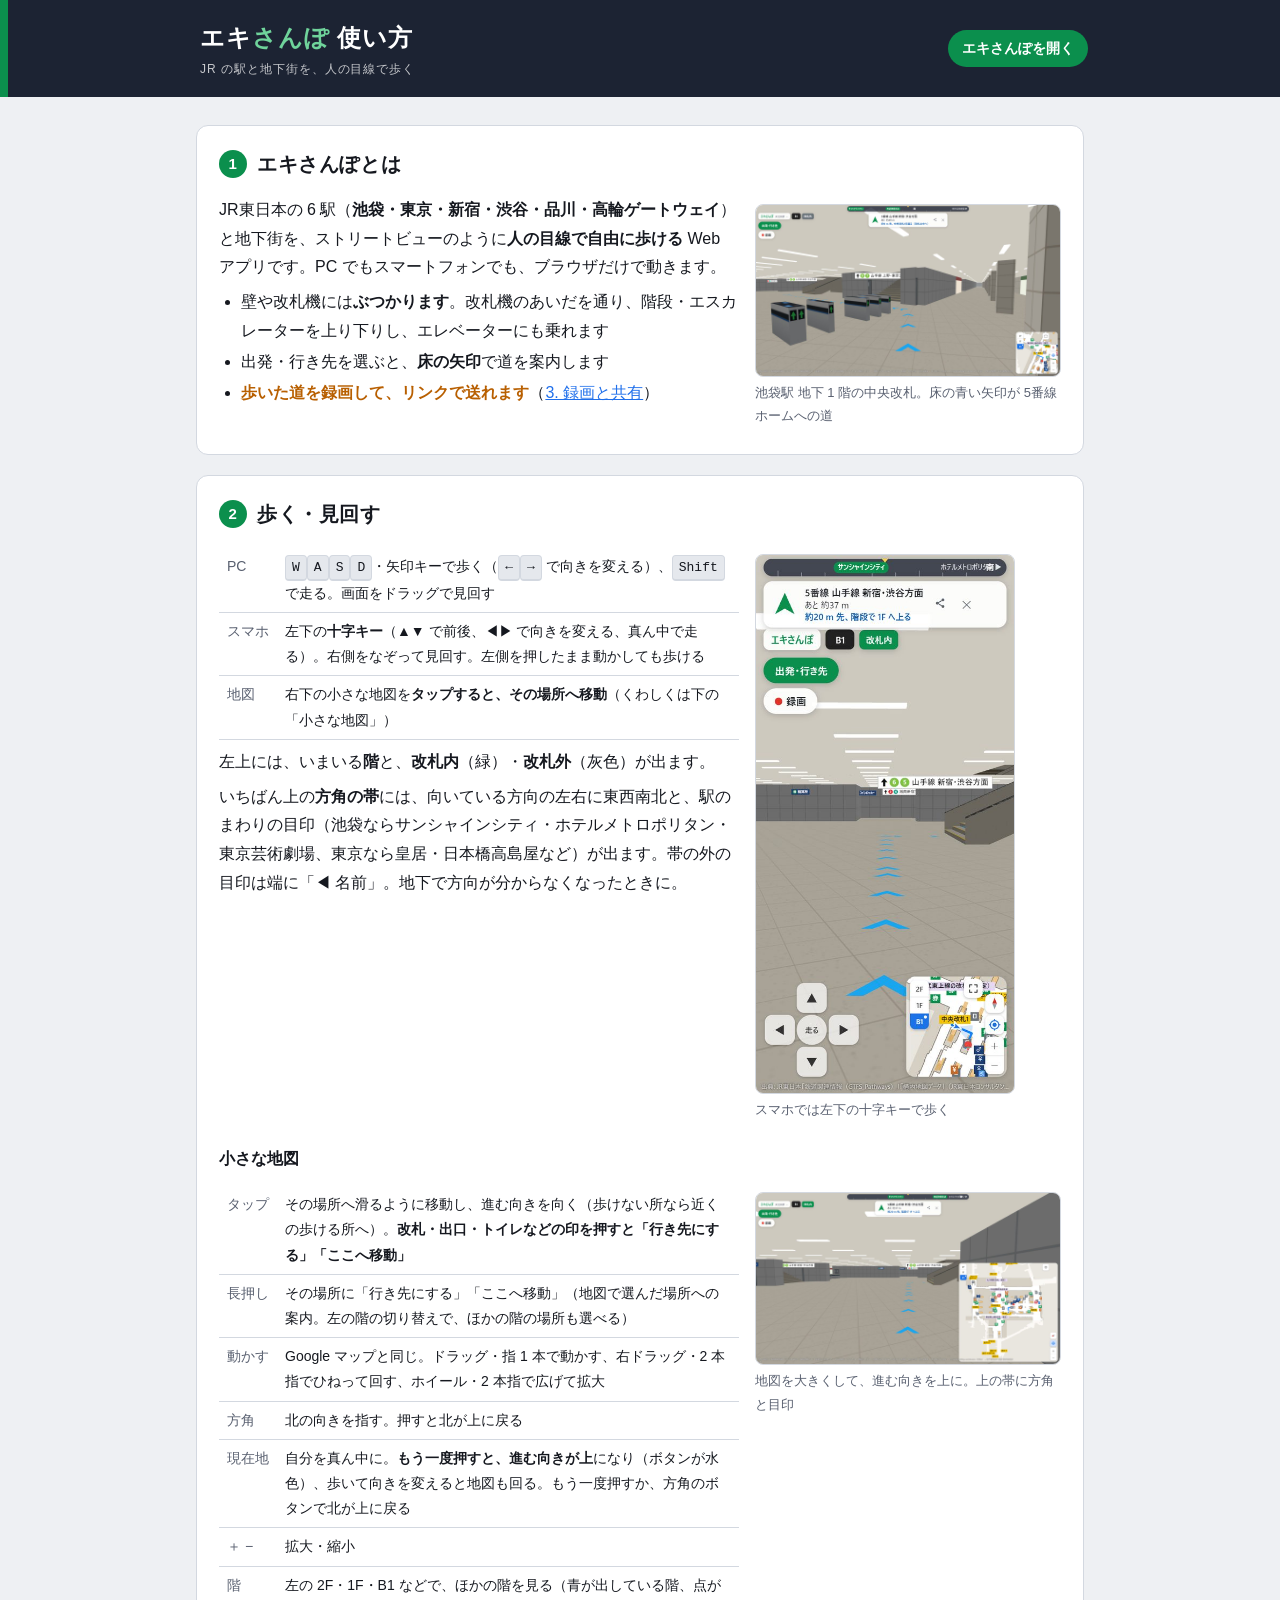
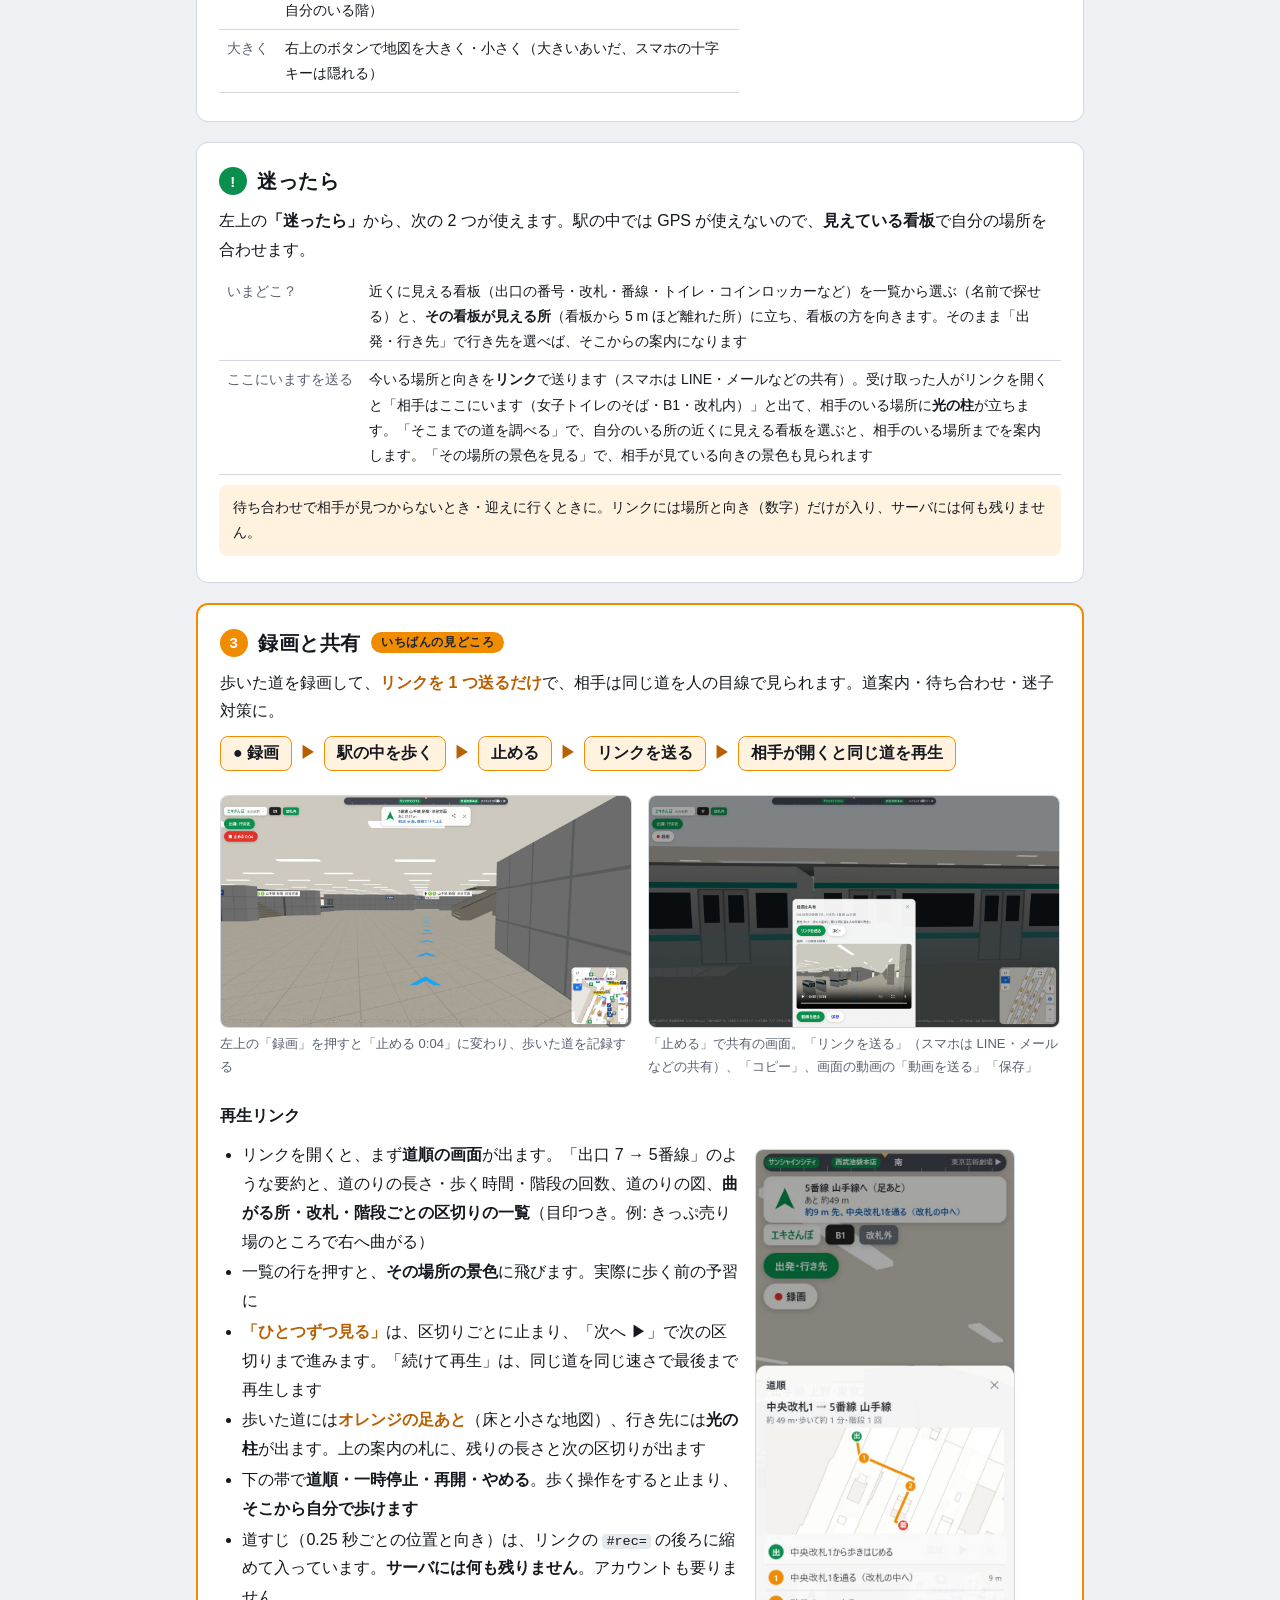
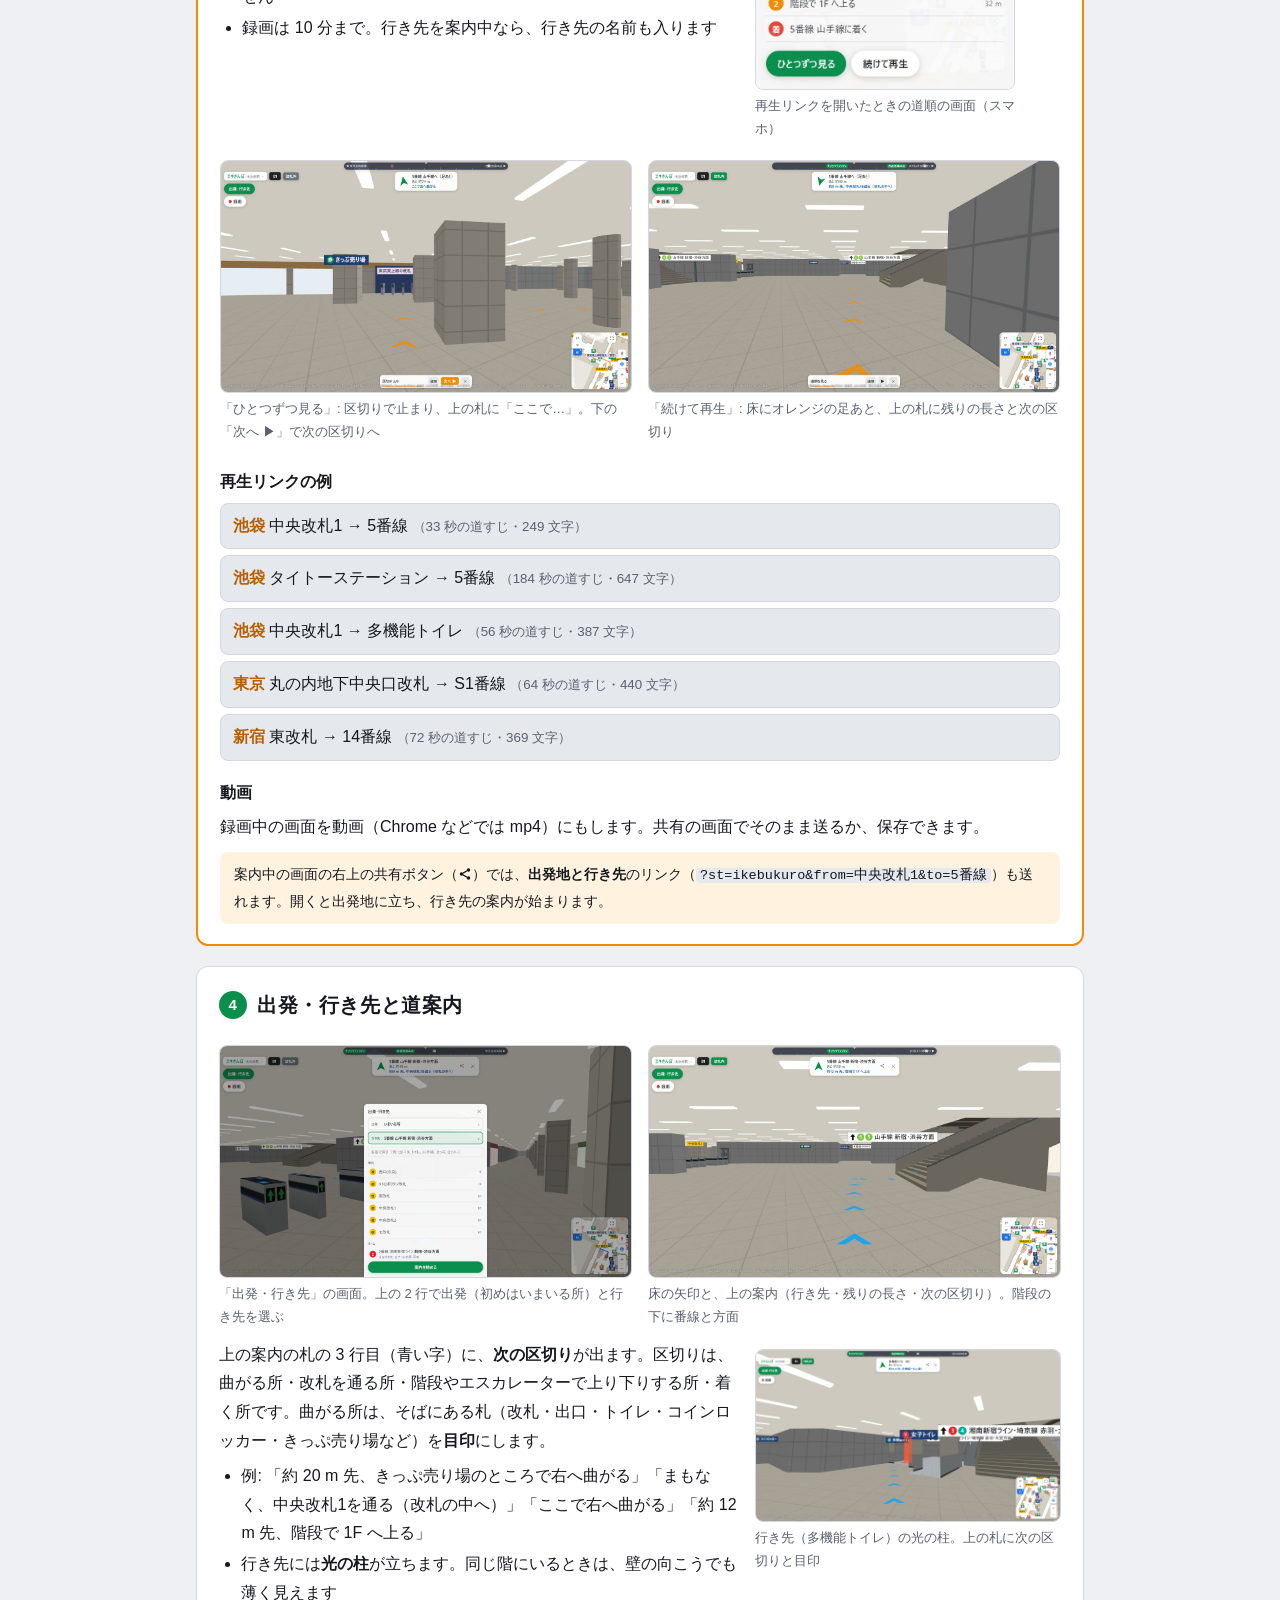
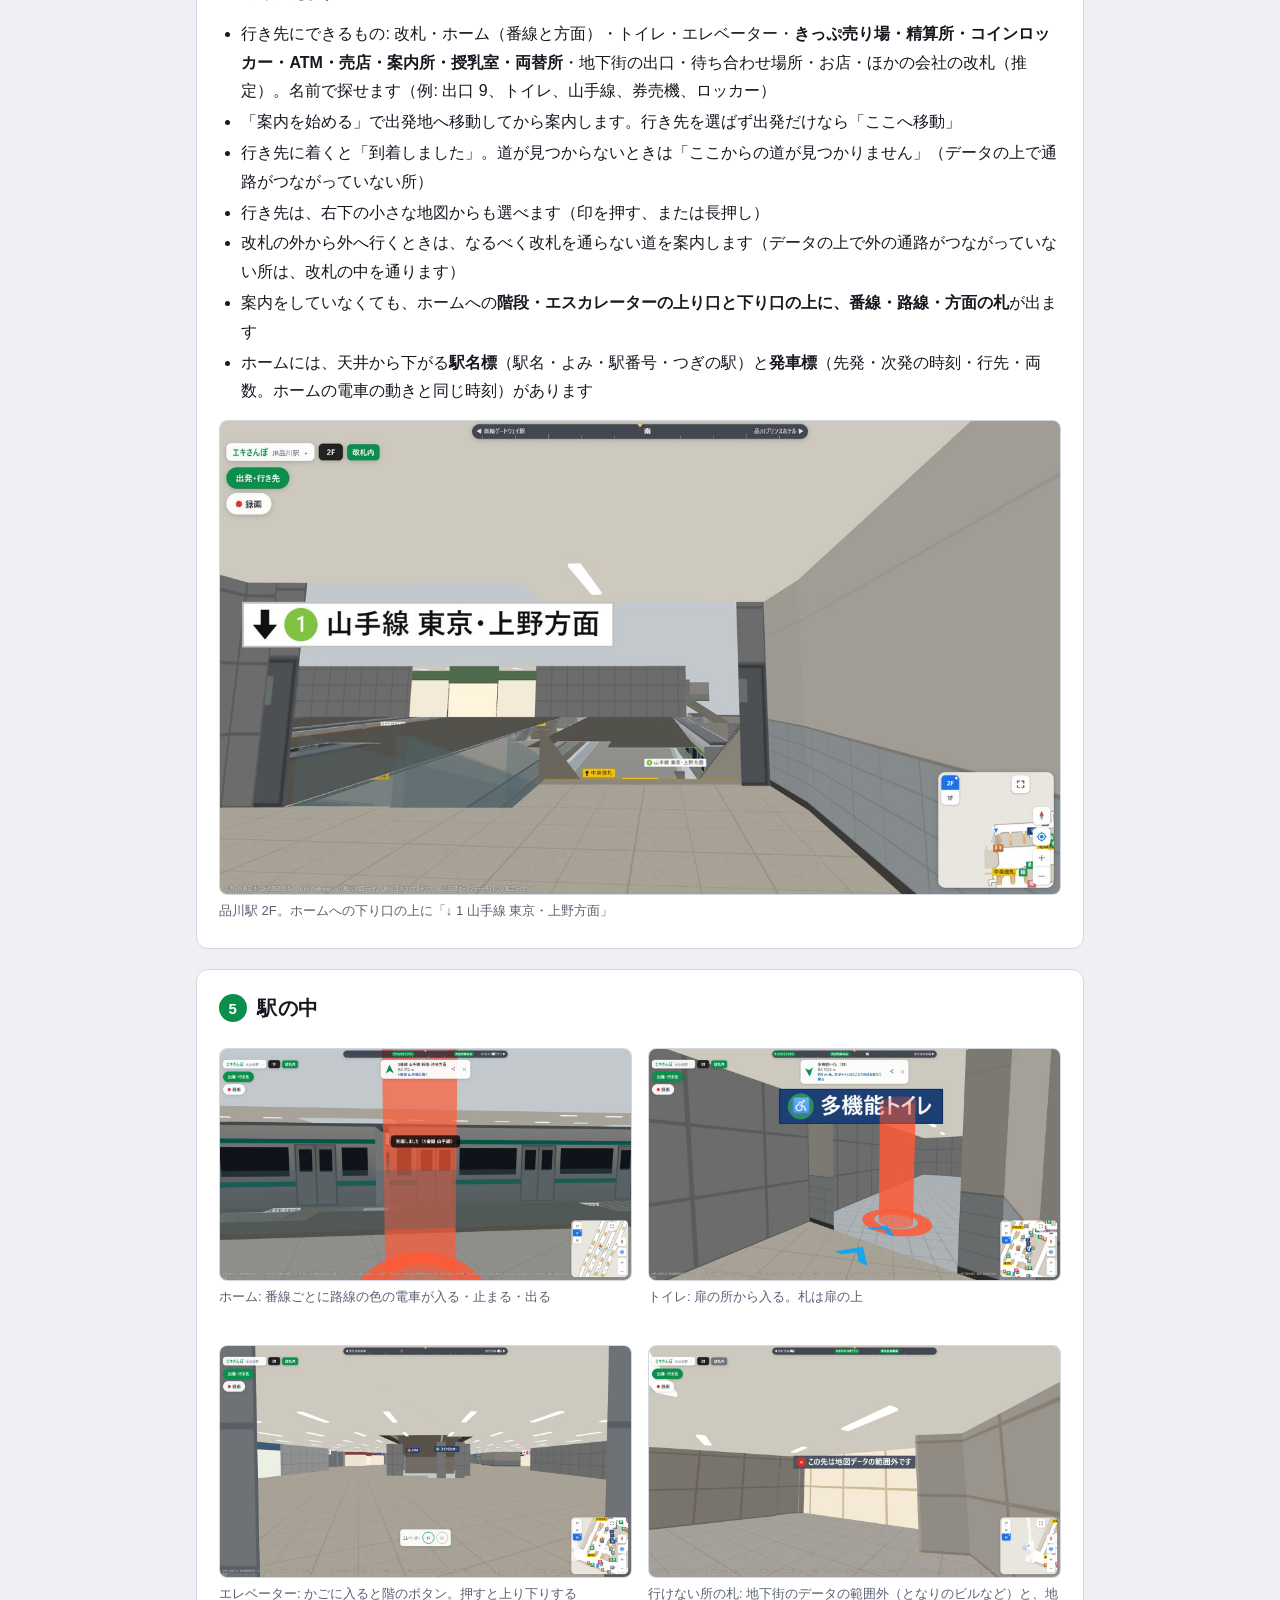
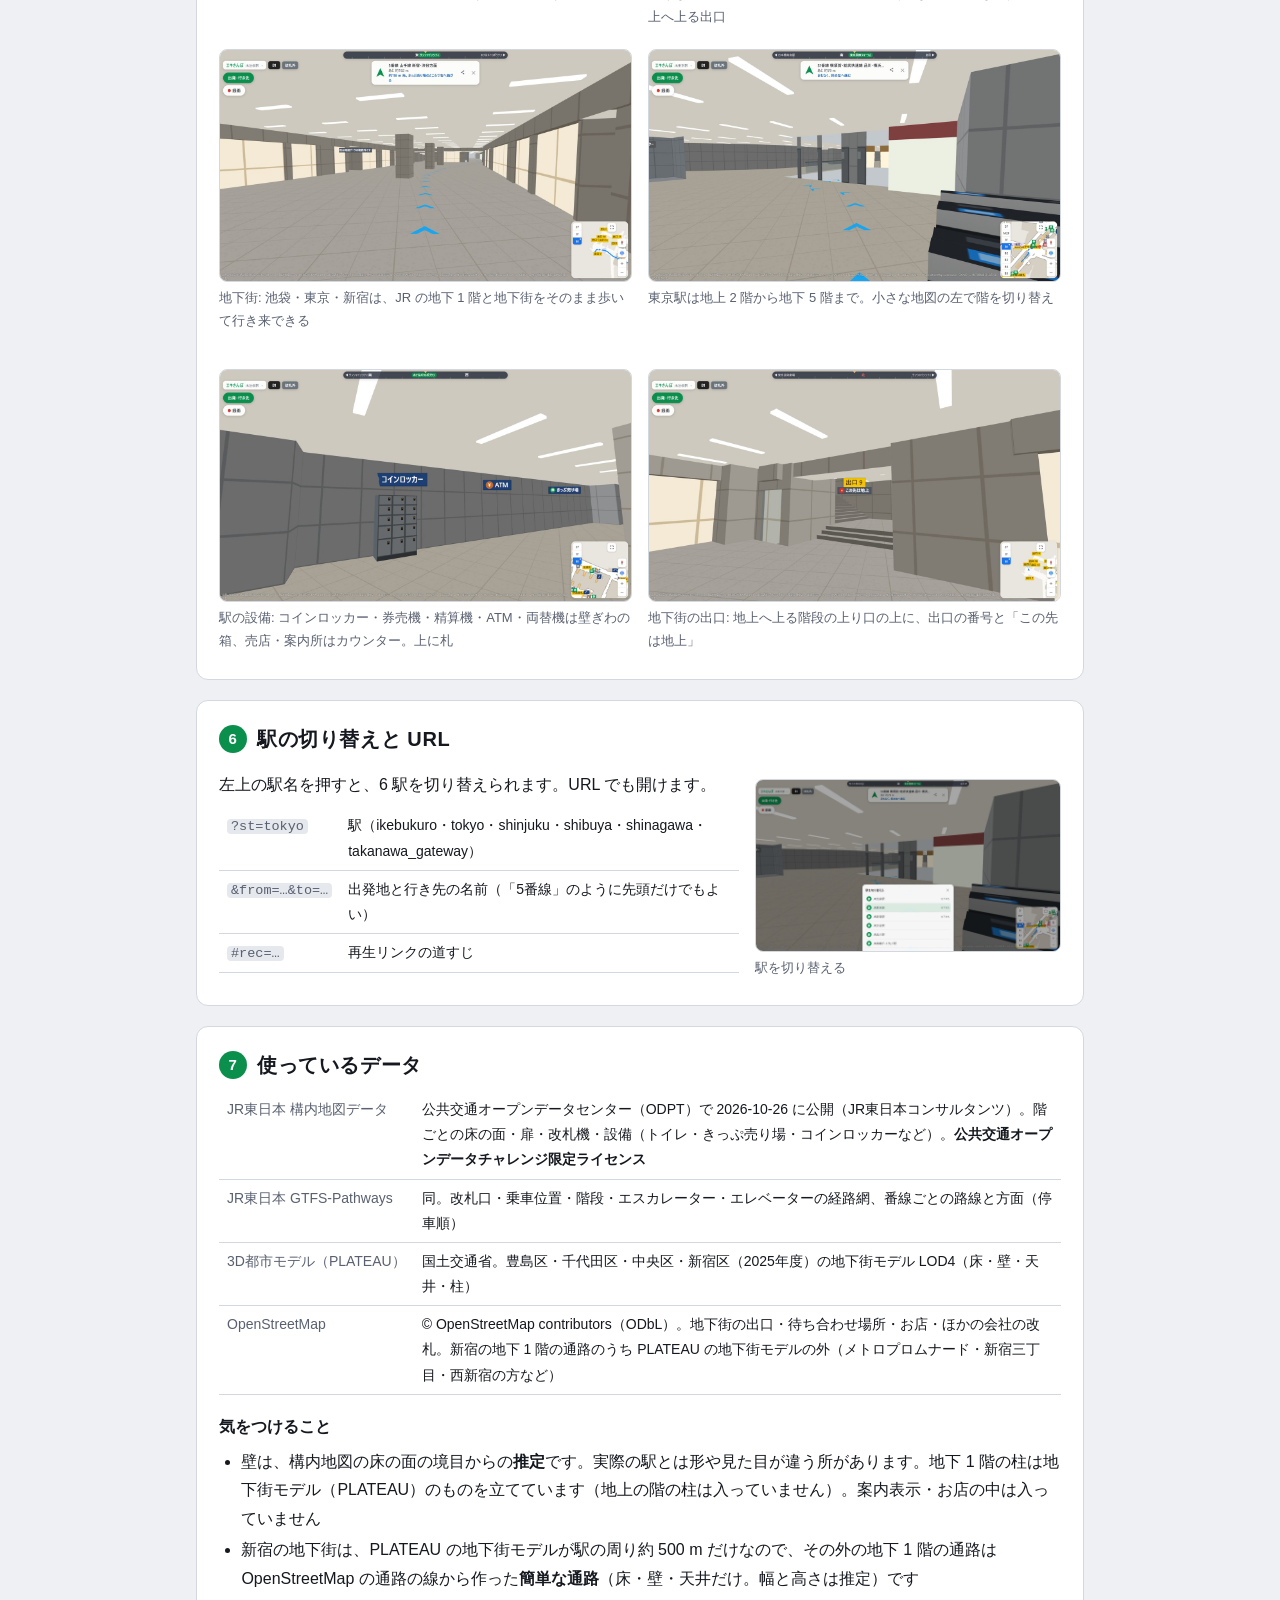
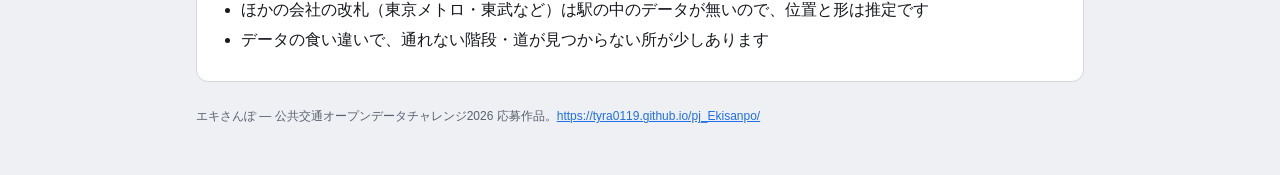
==== commit 1ce2b524: "精算機・ATM・両替機・売店・案内所を壁ぎわの立体に、ホームに駅名標と発車標 Co-Authored-By: Claude Opus 5.5 <noreply@anthropic.com>" ====
--- a/manual.html
+++ b/manual.html
@@ -187,6 +187,7 @@
     <li>行き先は、右下の小さな地図からも選べます（印を押す、または長押し）</li>
     <li>改札の外から外へ行くときは、なるべく改札を通らない道を案内します（データの上で外の通路がつながっていない所は、改札の中を通ります）</li>
     <li>案内をしていなくても、ホームへの<b>階段・エスカレーターの上り口と下り口の上に、番線・路線・方面の札</b>が出ます</li>
+    <li>ホームには、天井から下がる<b>駅名標</b>（駅名・よみ・駅番号・つぎの駅）と<b>発車標</b>（先発・次発の時刻・行先・両数。ホームの電車の動きと同じ時刻）があります</li>
   </ul>
   <figure><img src="manual/18_down_sign.jpg" alt="ホームへの下り口の上の、1番線 山手線 東京・上野方面の札" loading="lazy"><figcaption>品川駅 2F。ホームへの下り口の上に「↓ 1 山手線 東京・上野方面」</figcaption></figure>
 </section>
@@ -202,7 +203,7 @@
   <div class="two">
     <figure><img src="manual/10_mall.jpg" alt="池袋の地下街" loading="lazy"><figcaption>地下街: 池袋・東京・新宿は、JR の地下 1 階と地下街をそのまま歩いて行き来できる</figcaption></figure>
     <figure><img src="manual/14_tokyo.jpg" alt="東京駅の地下" loading="lazy"><figcaption>東京駅は地上 2 階から地下 5 階まで。小さな地図の左で階を切り替え</figcaption></figure>
-    <figure><img src="manual/19_locker.jpg" alt="立体のコインロッカーと、ATM・きっぷ売り場の札" loading="lazy"><figcaption>駅の設備: コインロッカーは扉の並んだ箱、きっぷ売り場は券売機の並びで、精算所・ATM・売店・案内所などは札で出る</figcaption></figure>
+    <figure><img src="manual/19_locker.jpg" alt="立体のコインロッカーと、ATM・きっぷ売り場の札" loading="lazy"><figcaption>駅の設備: コインロッカー・券売機・精算機・ATM・両替機は壁ぎわの箱、売店・案内所はカウンター。上に札</figcaption></figure>
     <figure><img src="manual/20_exit_sign.jpg" alt="地下街の出口 9 の階段の上り口の札" loading="lazy"><figcaption>地下街の出口: 地上へ上る階段の上り口の上に、出口の番号と「この先は地上」</figcaption></figure>
   </div>
 </section>
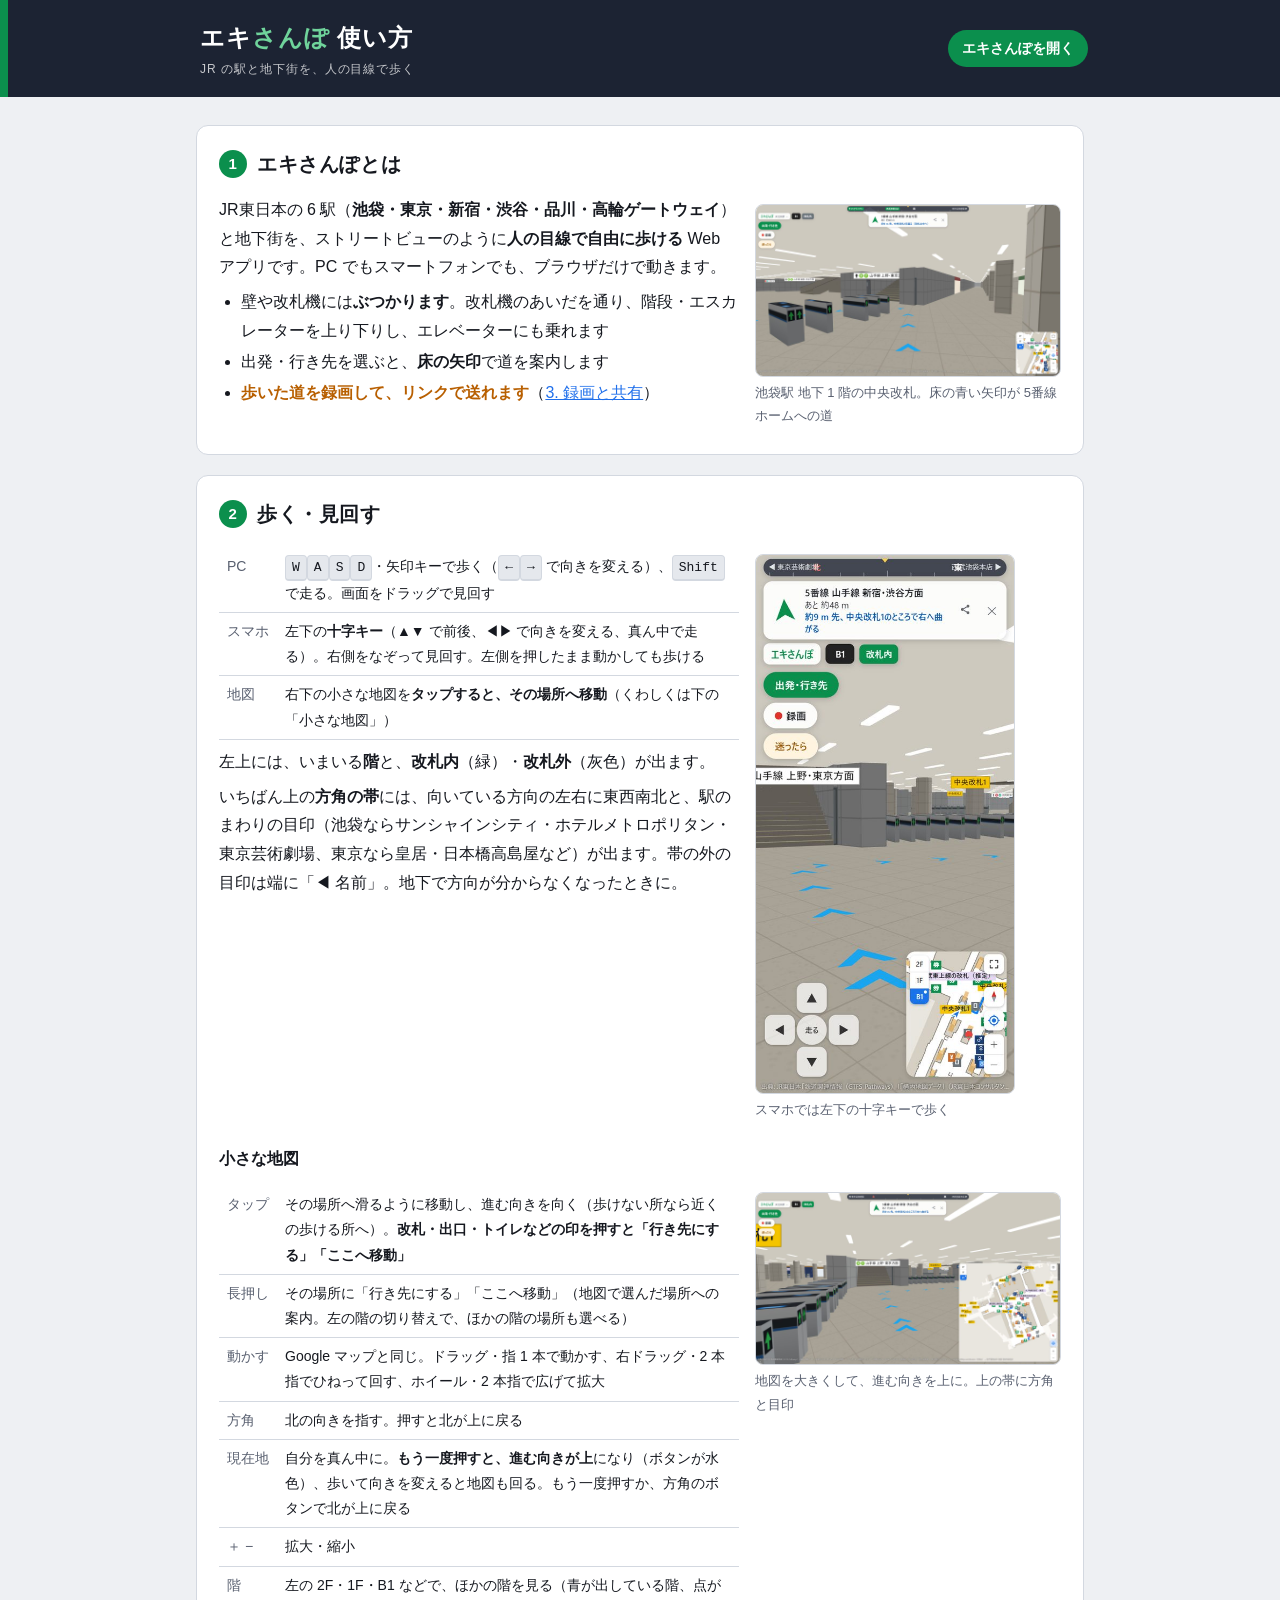
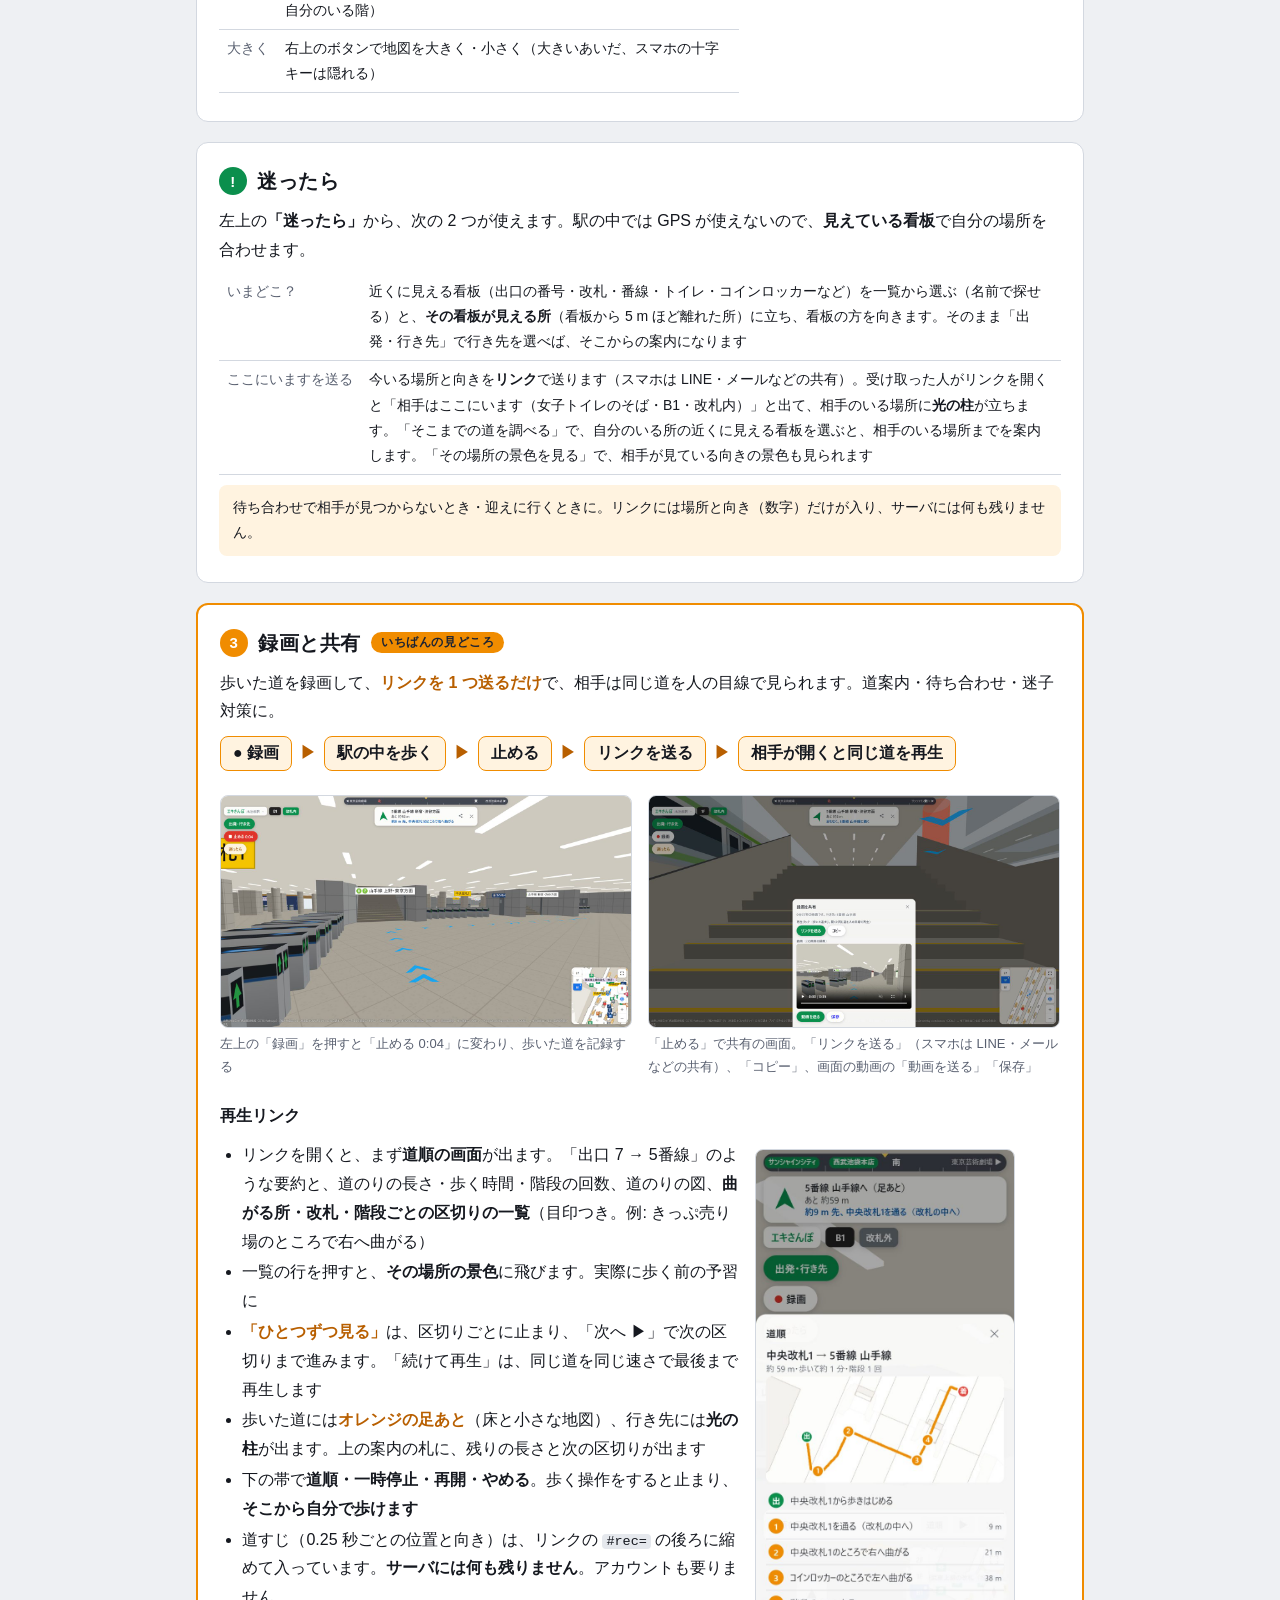
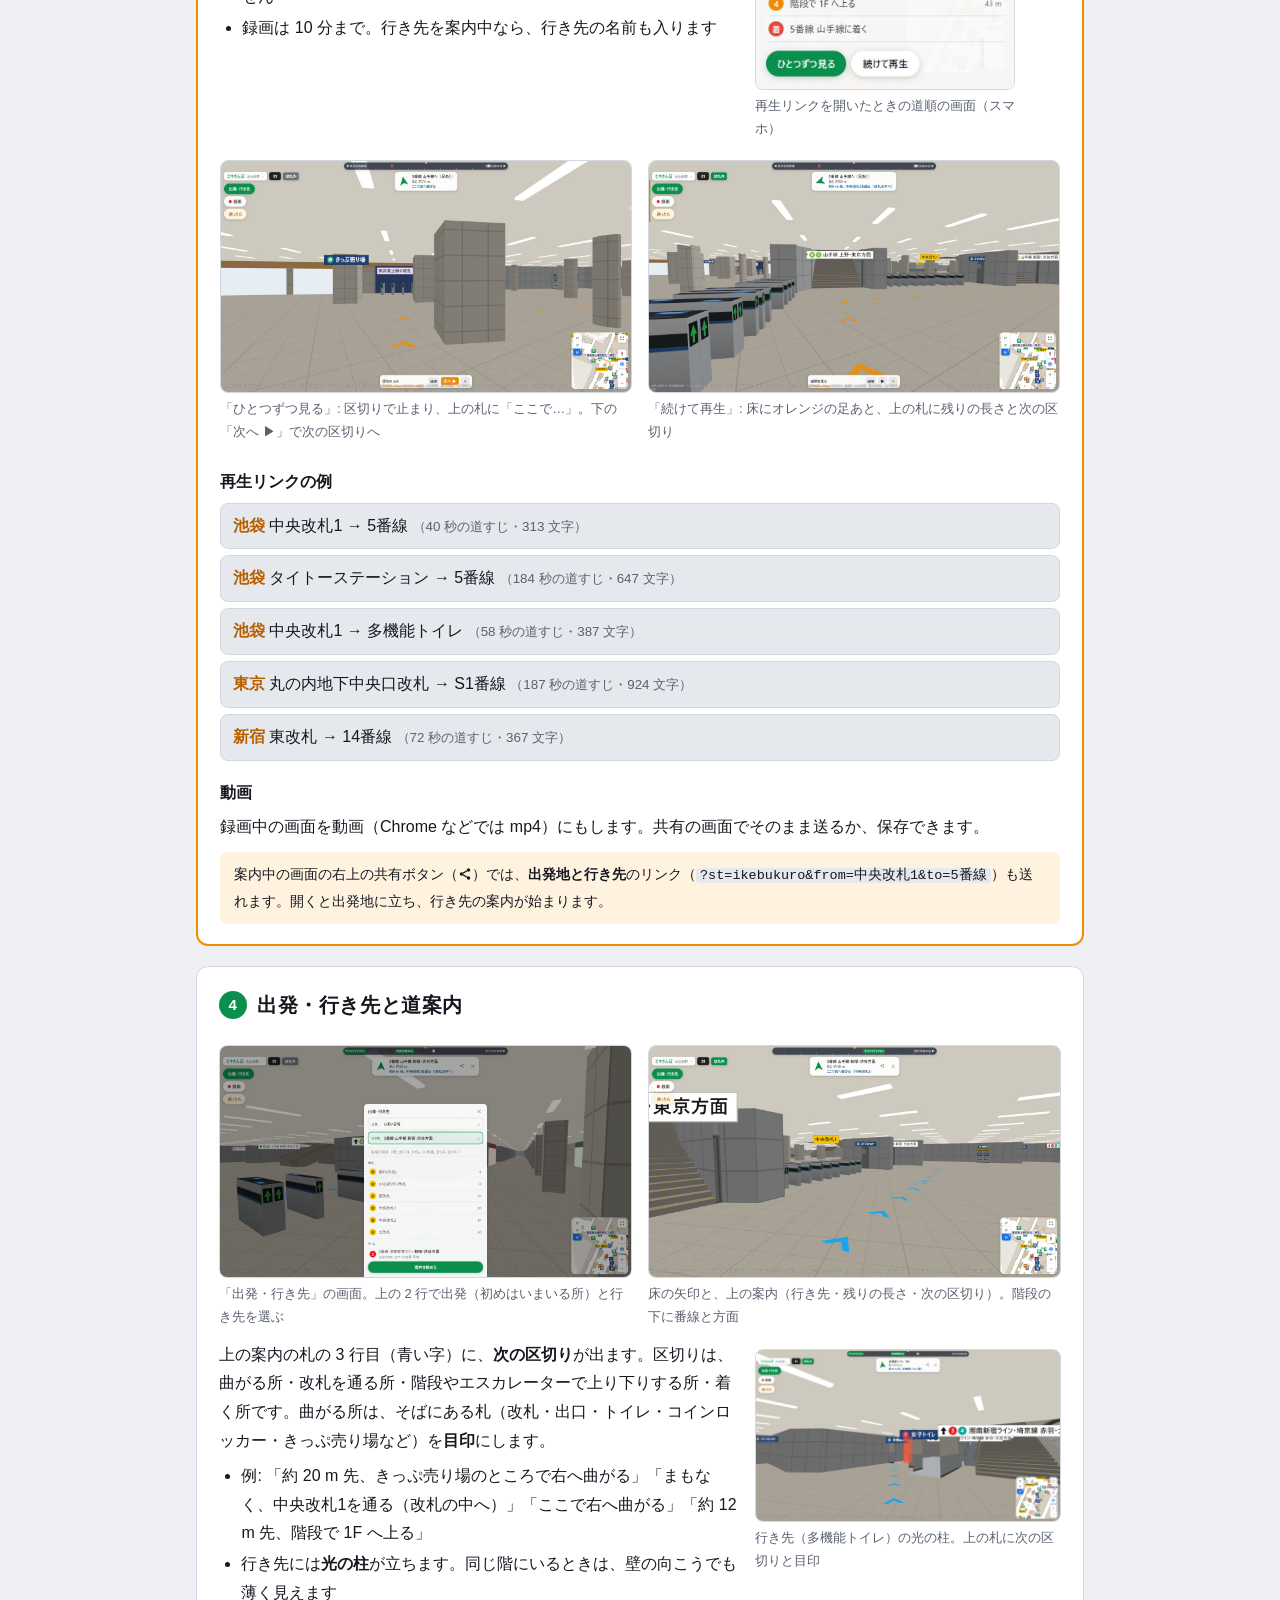
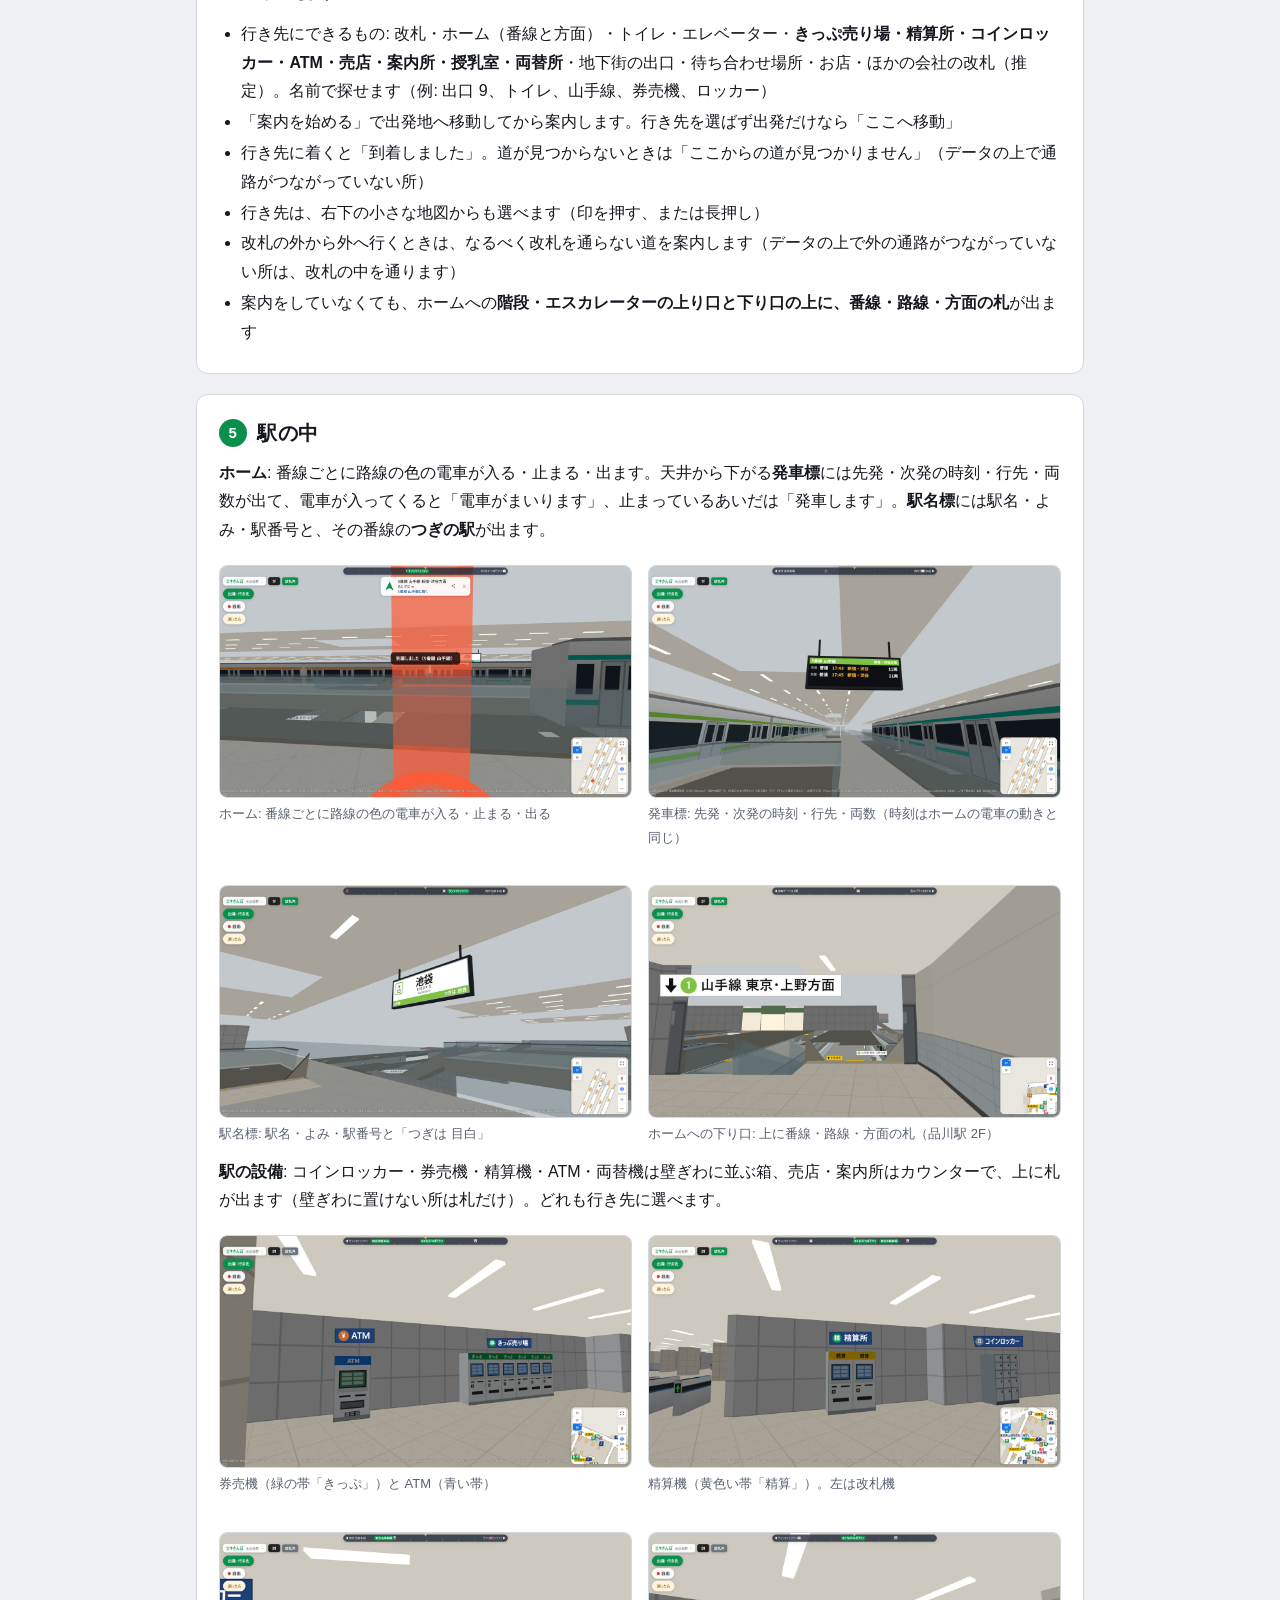
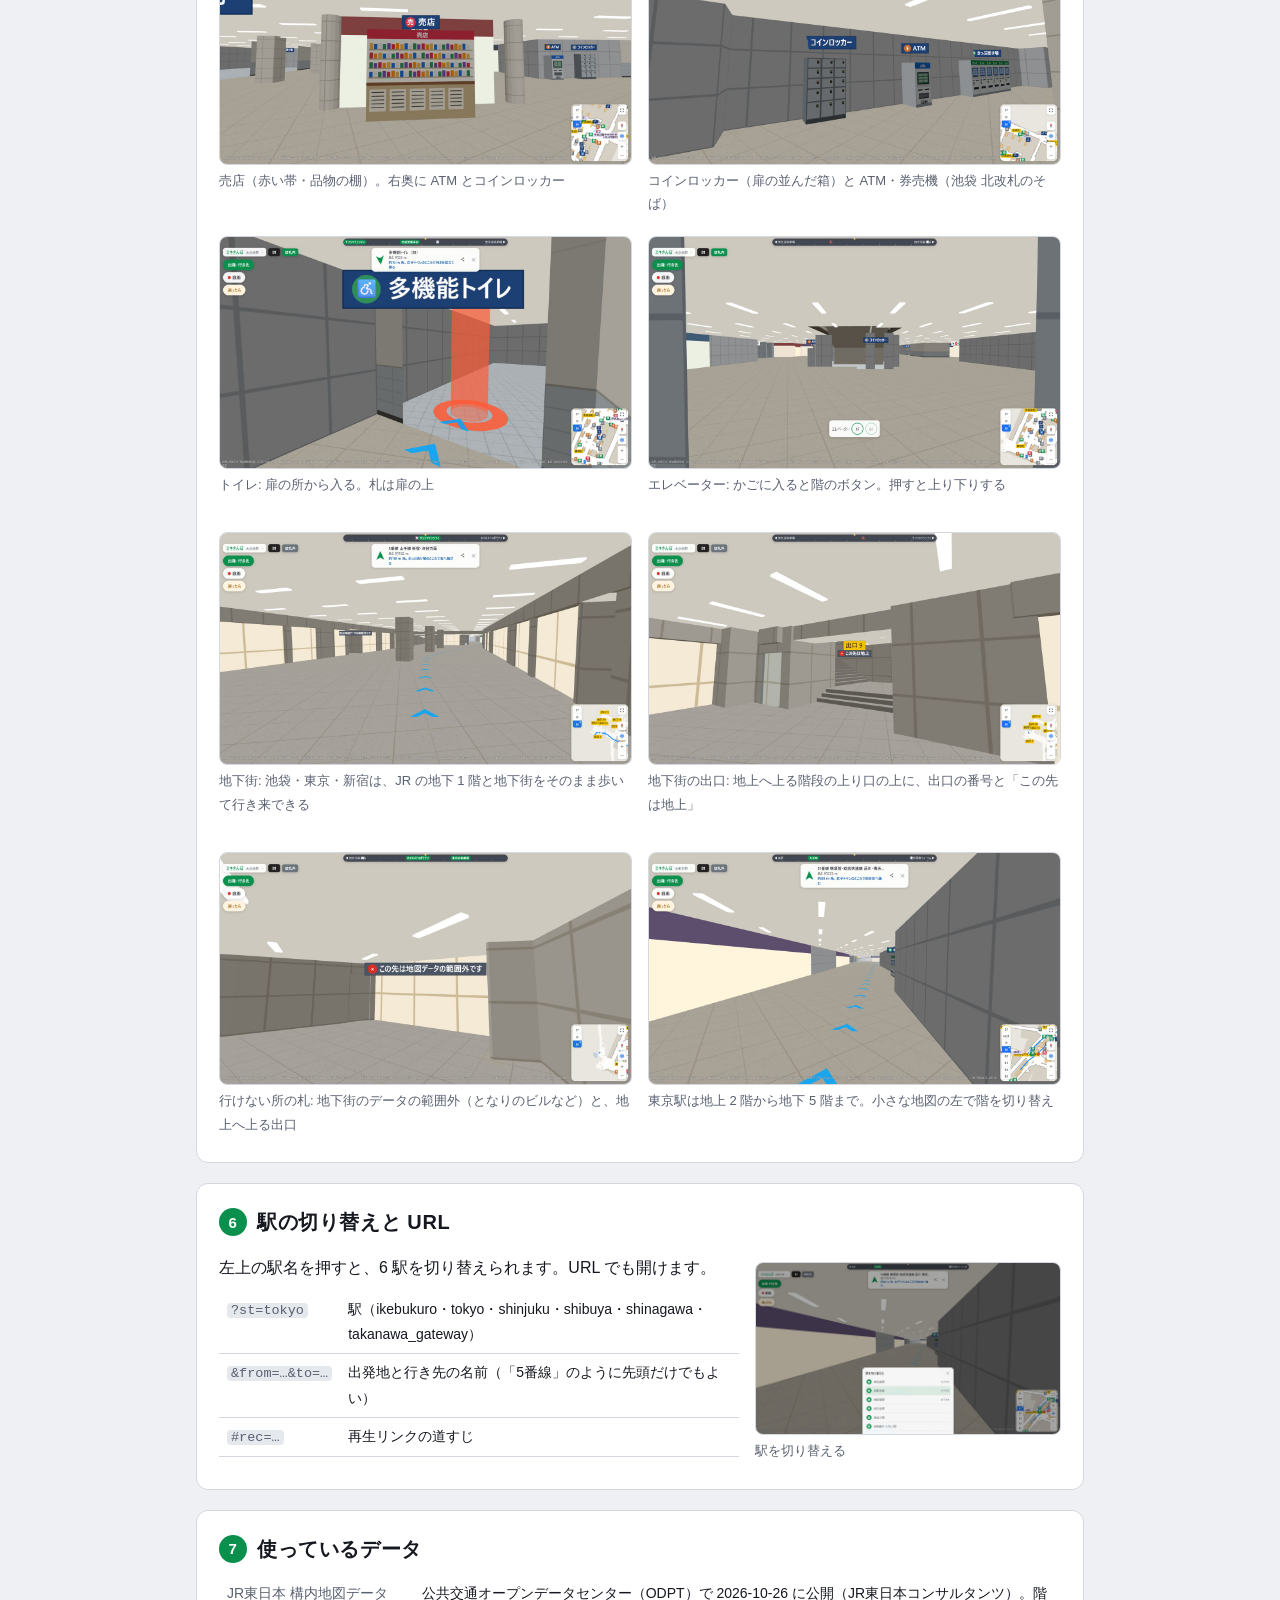
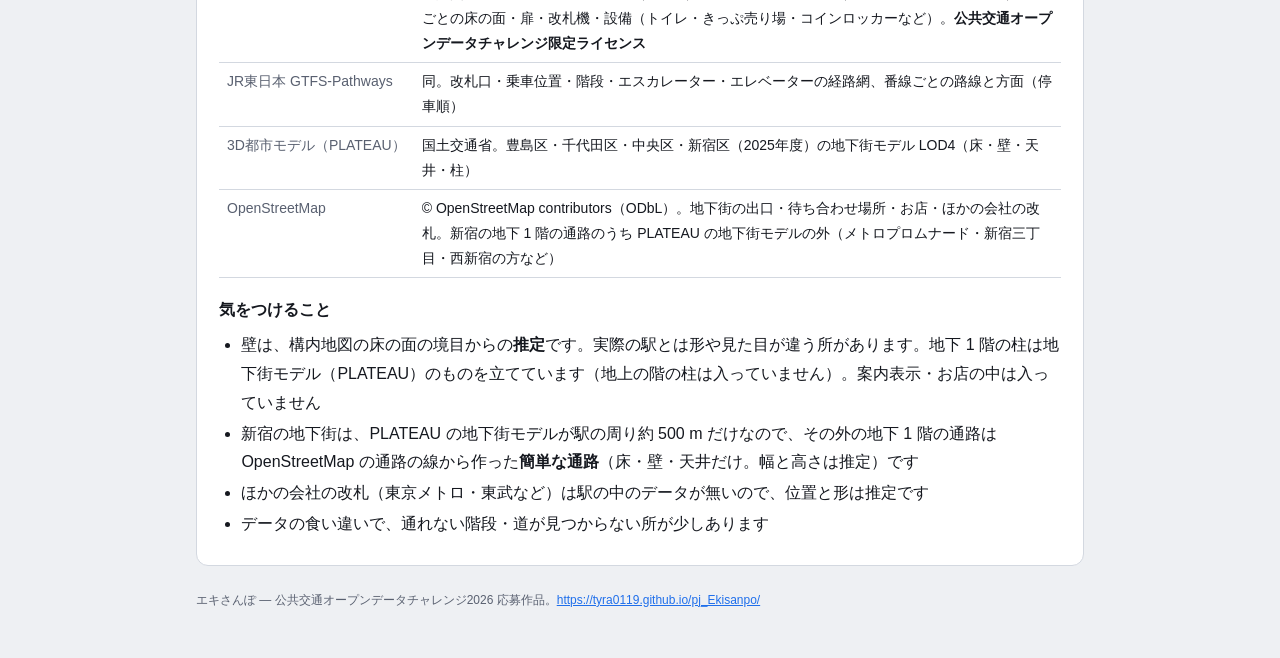
==== commit 1d4e756c: "使い方のページ: 駅の中にホームの発車標・駅名標と駅の設備の図を足し、画像を撮り直す Co-Authored-By: Claude Opus 5.5 <noreply@anthropic.com>" ====
--- a/manual.html
+++ b/manual.html
@@ -153,11 +153,11 @@
   </div>
   <h3>再生リンクの例</h3>
   <div class="links"><!--LINKS-->
-    <a href="https://tyra0119.github.io/pj_Ekisanpo/?st=ikebukuro#rec=[base64]"><b>池袋</b> 中央改札1 → 5番線 <small>（33 秒の道すじ・249 文字）</small></a>
+    <a href="https://tyra0119.github.io/pj_Ekisanpo/?st=ikebukuro#rec=[base64]"><b>池袋</b> 中央改札1 → 5番線 <small>（40 秒の道すじ・313 文字）</small></a>
     <a href="https://tyra0119.github.io/pj_Ekisanpo/?st=ikebukuro#rec=[base64]"><b>池袋</b> タイトーステーション → 5番線 <small>（184 秒の道すじ・647 文字）</small></a>
-    <a href="https://tyra0119.github.io/pj_Ekisanpo/?st=ikebukuro#rec=[base64]"><b>池袋</b> 中央改札1 → 多機能トイレ <small>（56 秒の道すじ・387 文字）</small></a>
-    <a href="https://tyra0119.github.io/pj_Ekisanpo/?st=tokyo#rec=[base64]"><b>東京</b> 丸の内地下中央口改札 → S1番線 <small>（64 秒の道すじ・440 文字）</small></a>
-    <a href="https://tyra0119.github.io/pj_Ekisanpo/?st=shinjuku#rec=[base64]"><b>新宿</b> 東改札 → 14番線 <small>（72 秒の道すじ・369 文字）</small></a>
+    <a href="https://tyra0119.github.io/pj_Ekisanpo/?st=ikebukuro#rec=[base64]"><b>池袋</b> 中央改札1 → 多機能トイレ <small>（58 秒の道すじ・387 文字）</small></a>
+    <a href="https://tyra0119.github.io/pj_Ekisanpo/?st=tokyo#rec=[base64]"><b>東京</b> 丸の内地下中央口改札 → S1番線 <small>（187 秒の道すじ・924 文字）</small></a>
+    <a href="https://tyra0119.github.io/pj_Ekisanpo/?st=shinjuku#rec=[base64]"><b>新宿</b> 東改札 → 14番線 <small>（72 秒の道すじ・367 文字）</small></a>
   </div>
   <h3>動画</h3>
   <p>録画中の画面を動画（Chrome などでは mp4）にもします。共有の画面でそのまま送るか、保存できます。</p>
@@ -187,24 +187,32 @@
     <li>行き先は、右下の小さな地図からも選べます（印を押す、または長押し）</li>
     <li>改札の外から外へ行くときは、なるべく改札を通らない道を案内します（データの上で外の通路がつながっていない所は、改札の中を通ります）</li>
     <li>案内をしていなくても、ホームへの<b>階段・エスカレーターの上り口と下り口の上に、番線・路線・方面の札</b>が出ます</li>
-    <li>ホームには、天井から下がる<b>駅名標</b>（駅名・よみ・駅番号・つぎの駅）と<b>発車標</b>（先発・次発の時刻・行先・両数。ホームの電車の動きと同じ時刻）があります</li>
   </ul>
-  <figure><img src="manual/18_down_sign.jpg" alt="ホームへの下り口の上の、1番線 山手線 東京・上野方面の札" loading="lazy"><figcaption>品川駅 2F。ホームへの下り口の上に「↓ 1 山手線 東京・上野方面」</figcaption></figure>
 </section>
 
 <section>
   <h2><span class="no">5</span>駅の中</h2>
+  <p><b>ホーム</b>: 番線ごとに路線の色の電車が入る・止まる・出ます。天井から下がる<b>発車標</b>には先発・次発の時刻・行先・両数が出て、電車が入ってくると「電車がまいります」、止まっているあいだは「発車します」。<b>駅名標</b>には駅名・よみ・駅番号と、その番線の<b>つぎの駅</b>が出ます。</p>
   <div class="two">
     <figure><img src="manual/04_platform.jpg" alt="ホームと電車" loading="lazy"><figcaption>ホーム: 番線ごとに路線の色の電車が入る・止まる・出る</figcaption></figure>
+    <figure><img src="manual/27_departure.jpg" alt="5番線の発車標" loading="lazy"><figcaption>発車標: 先発・次発の時刻・行先・両数（時刻はホームの電車の動きと同じ）</figcaption></figure>
+    <figure><img src="manual/28_name_board.jpg" alt="5番線の駅名標" loading="lazy"><figcaption>駅名標: 駅名・よみ・駅番号と「つぎは 目白」</figcaption></figure>
+    <figure><img src="manual/18_down_sign.jpg" alt="ホームへの下り口の上の、1番線 山手線 東京・上野方面の札" loading="lazy"><figcaption>ホームへの下り口: 上に番線・路線・方面の札（品川駅 2F）</figcaption></figure>
+  </div>
+  <p><b>駅の設備</b>: コインロッカー・券売機・精算機・ATM・両替機は壁ぎわに並ぶ箱、売店・案内所はカウンターで、上に札が出ます（壁ぎわに置けない所は札だけ）。どれも行き先に選べます。</p>
+  <div class="two">
+    <figure><img src="manual/24_machines.jpg" alt="ATM と券売機の並び" loading="lazy"><figcaption>券売機（緑の帯「きっぷ」）と ATM（青い帯）</figcaption></figure>
+    <figure><img src="manual/26_fare.jpg" alt="改札のそばの精算機" loading="lazy"><figcaption>精算機（黄色い帯「精算」）。左は改札機</figcaption></figure>
+    <figure><img src="manual/25_kiosk.jpg" alt="売店のカウンター" loading="lazy"><figcaption>売店（赤い帯・品物の棚）。右奥に ATM とコインロッカー</figcaption></figure>
+    <figure><img src="manual/19_locker.jpg" alt="立体のコインロッカーと ATM・券売機" loading="lazy"><figcaption>コインロッカー（扉の並んだ箱）と ATM・券売機（池袋 北改札のそば）</figcaption></figure>
+  </div>
+  <div class="two">
     <figure><img src="manual/11_toilet.jpg" alt="多機能トイレの入口" loading="lazy"><figcaption>トイレ: 扉の所から入る。札は扉の上</figcaption></figure>
     <figure><img src="manual/12_elevator.jpg" alt="エレベーターのかごの中" loading="lazy"><figcaption>エレベーター: かごに入ると階のボタン。押すと上り下りする</figcaption></figure>
+    <figure><img src="manual/10_mall.jpg" alt="池袋の地下街" loading="lazy"><figcaption>地下街: 池袋・東京・新宿は、JR の地下 1 階と地下街をそのまま歩いて行き来できる</figcaption></figure>
+    <figure><img src="manual/20_exit_sign.jpg" alt="地下街の出口 9 の階段の上り口の札" loading="lazy"><figcaption>地下街の出口: 地上へ上る階段の上り口の上に、出口の番号と「この先は地上」</figcaption></figure>
     <figure><img src="manual/13_noentry.jpg" alt="この先は地図データの範囲外です、の札" loading="lazy"><figcaption>行けない所の札: 地下街のデータの範囲外（となりのビルなど）と、地上へ上る出口</figcaption></figure>
-  </div>
-  <div class="two">
-    <figure><img src="manual/10_mall.jpg" alt="池袋の地下街" loading="lazy"><figcaption>地下街: 池袋・東京・新宿は、JR の地下 1 階と地下街をそのまま歩いて行き来できる</figcaption></figure>
     <figure><img src="manual/14_tokyo.jpg" alt="東京駅の地下" loading="lazy"><figcaption>東京駅は地上 2 階から地下 5 階まで。小さな地図の左で階を切り替え</figcaption></figure>
-    <figure><img src="manual/19_locker.jpg" alt="立体のコインロッカーと、ATM・きっぷ売り場の札" loading="lazy"><figcaption>駅の設備: コインロッカー・券売機・精算機・ATM・両替機は壁ぎわの箱、売店・案内所はカウンター。上に札</figcaption></figure>
-    <figure><img src="manual/20_exit_sign.jpg" alt="地下街の出口 9 の階段の上り口の札" loading="lazy"><figcaption>地下街の出口: 地上へ上る階段の上り口の上に、出口の番号と「この先は地上」</figcaption></figure>
   </div>
 </section>
 
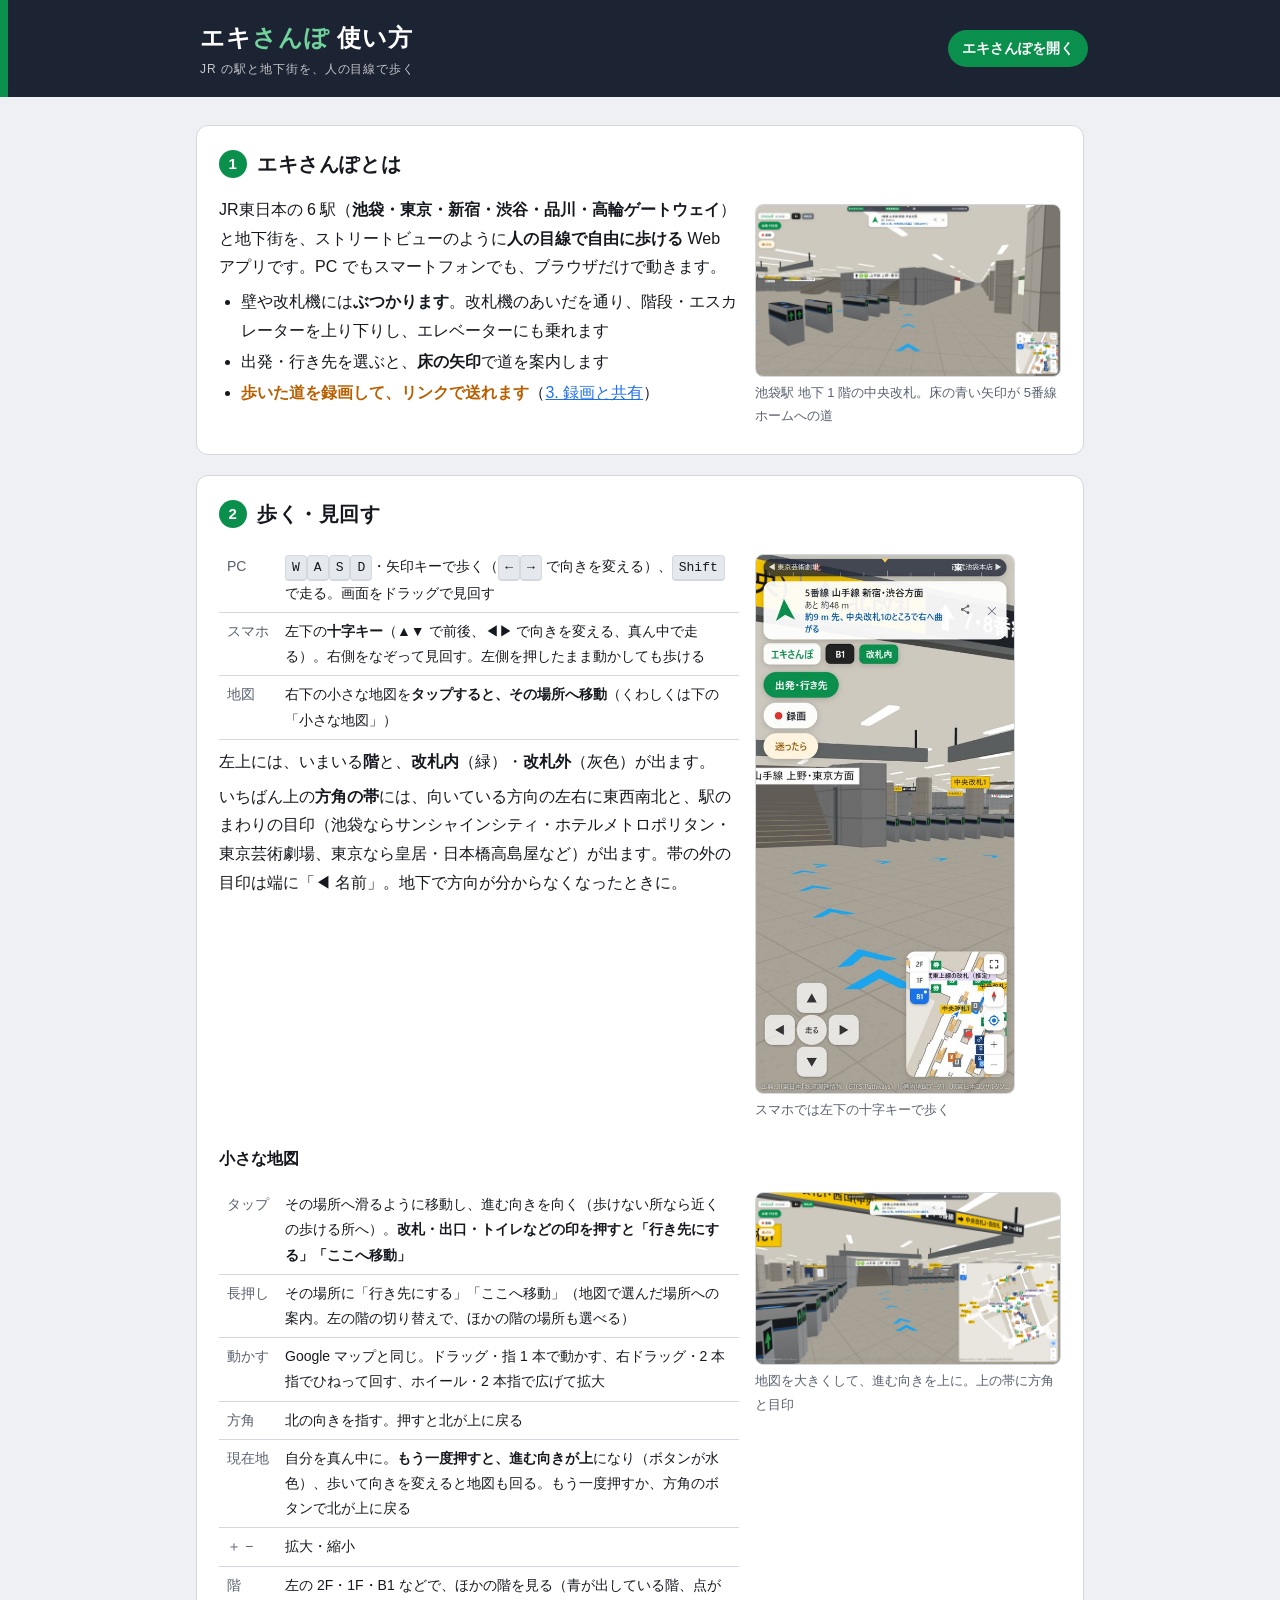
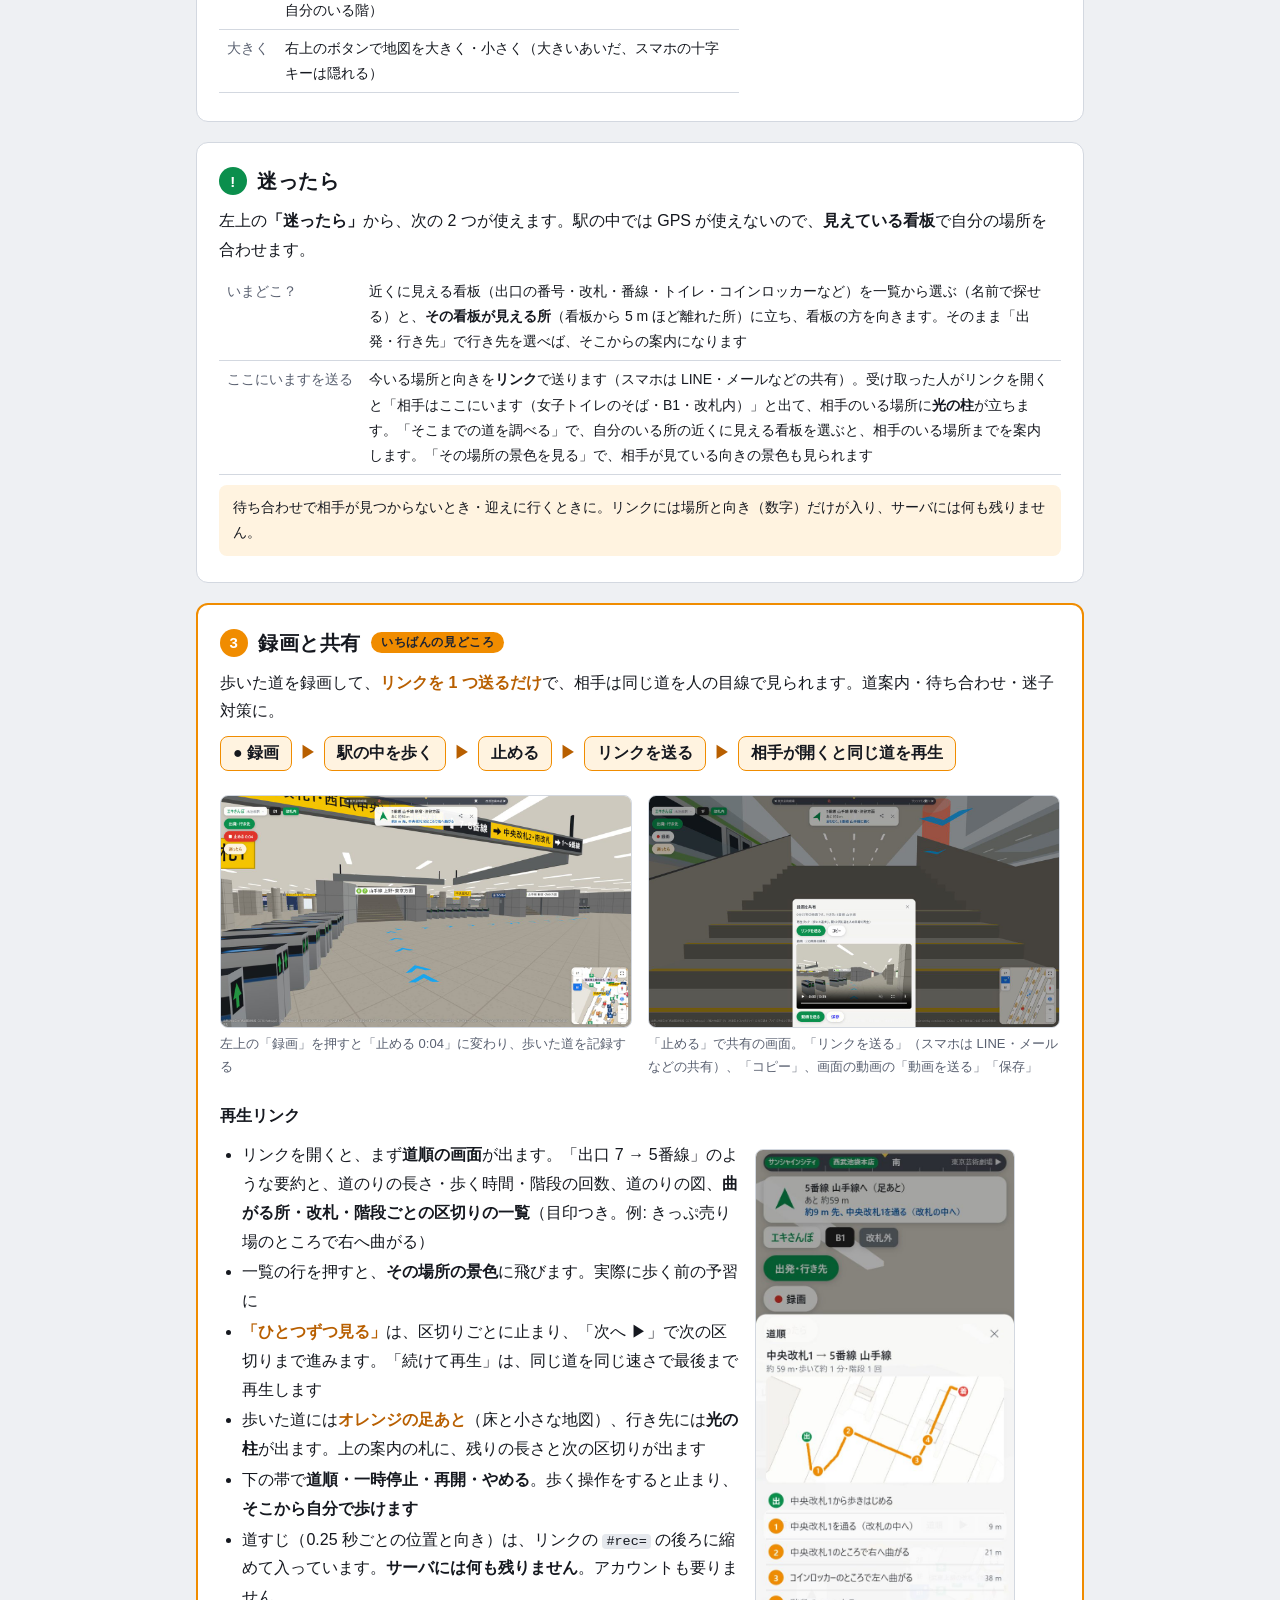
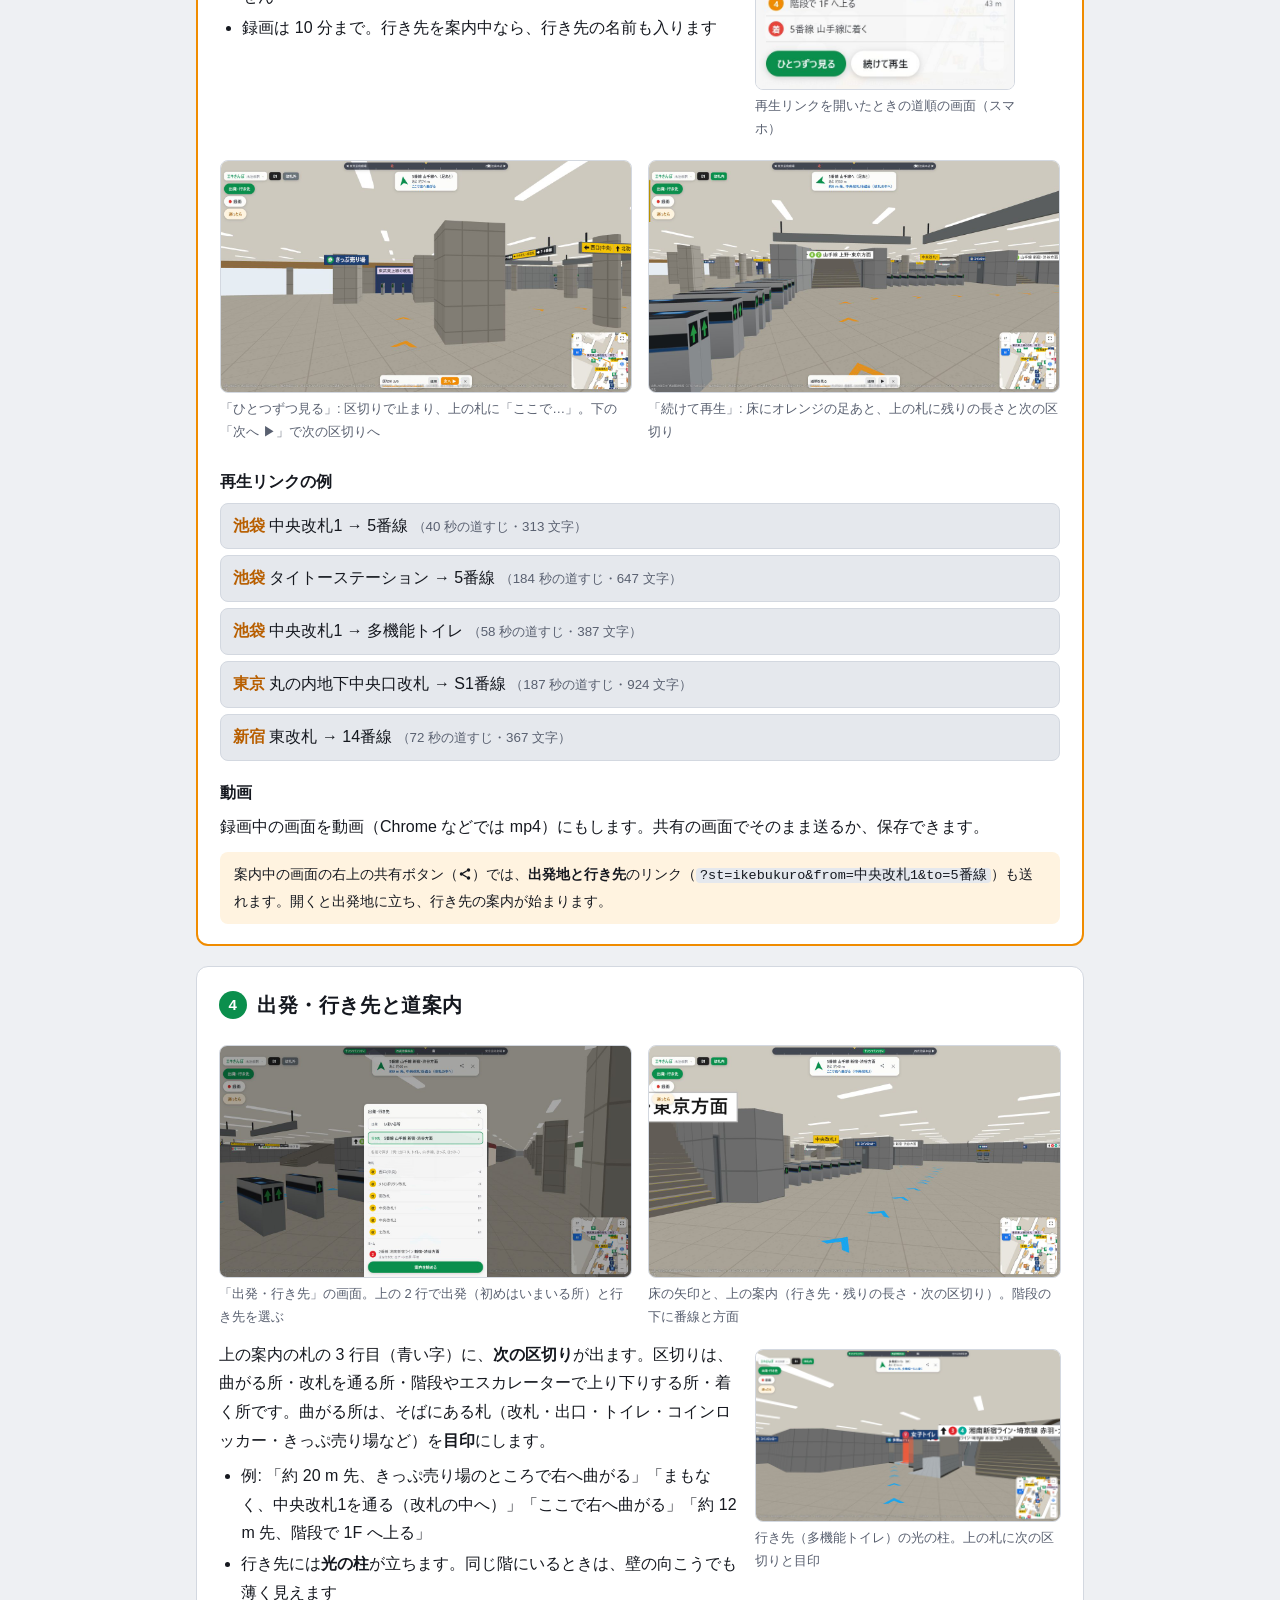
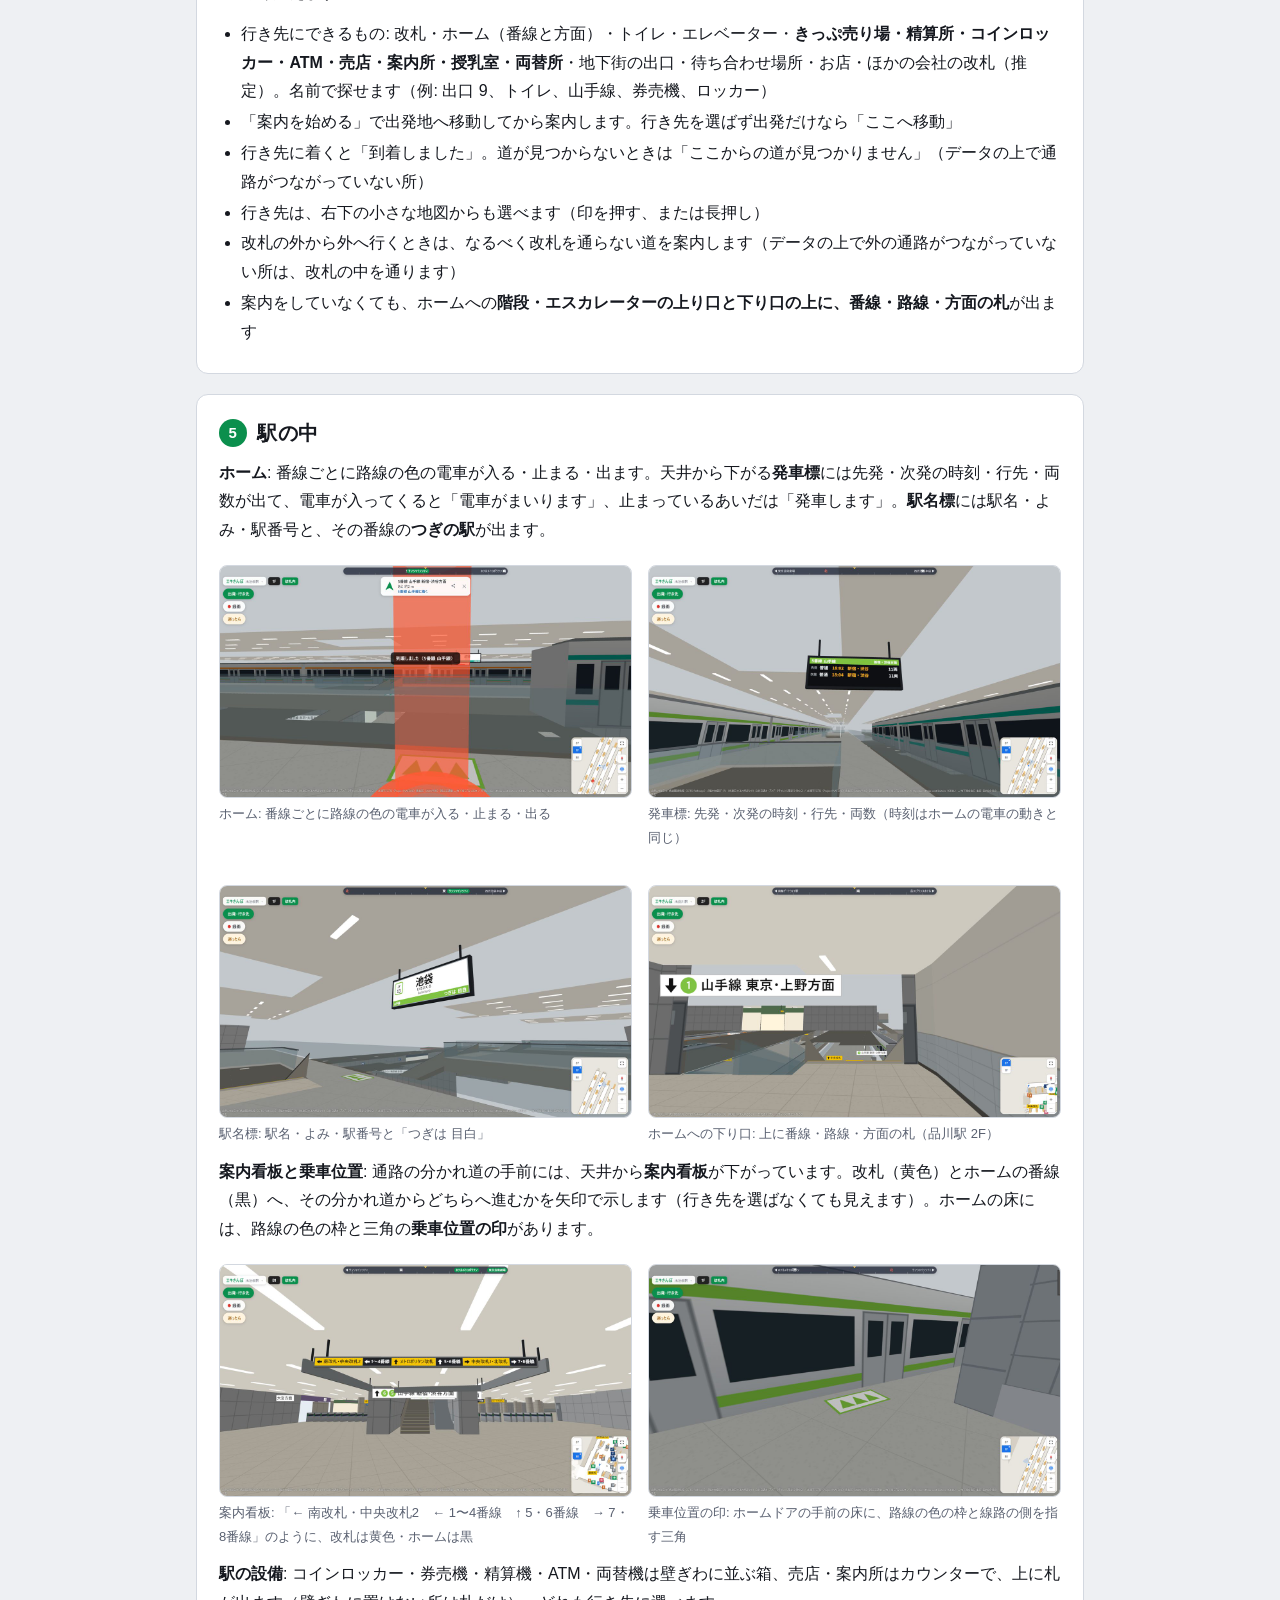
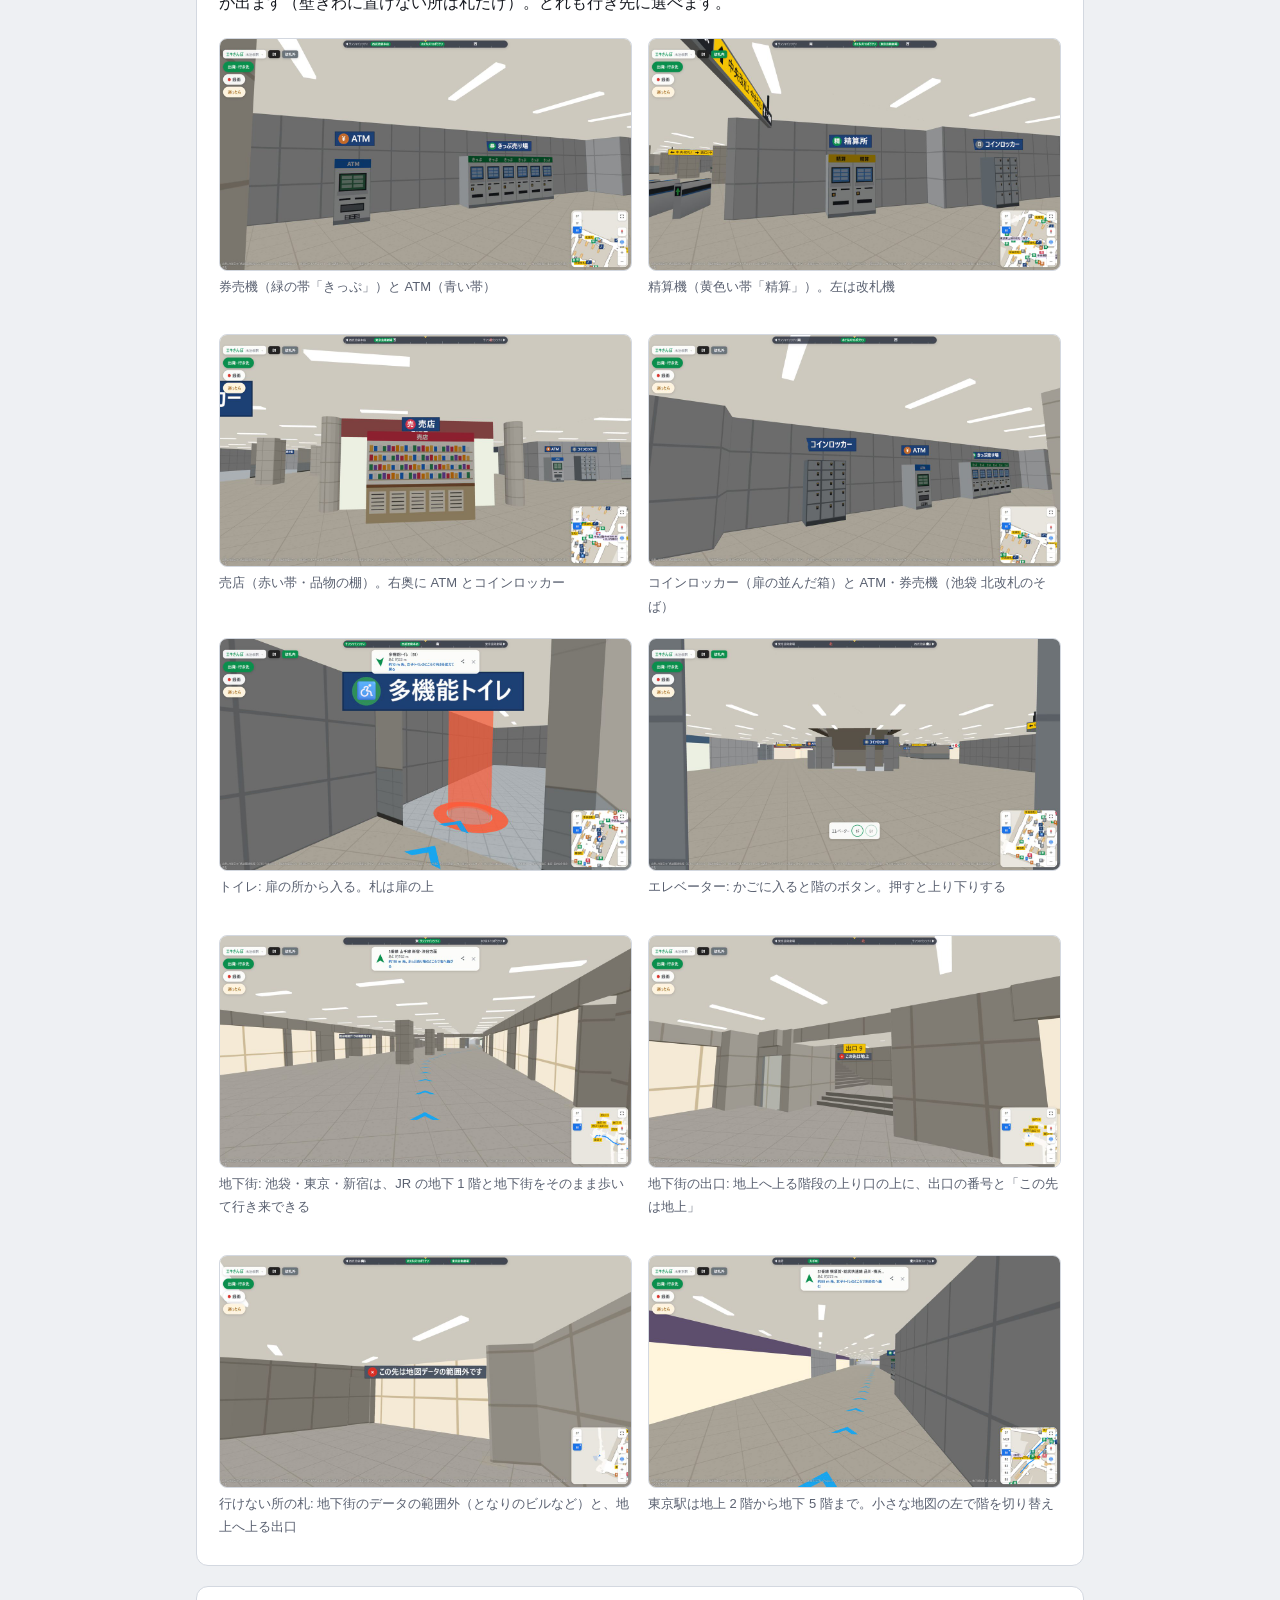
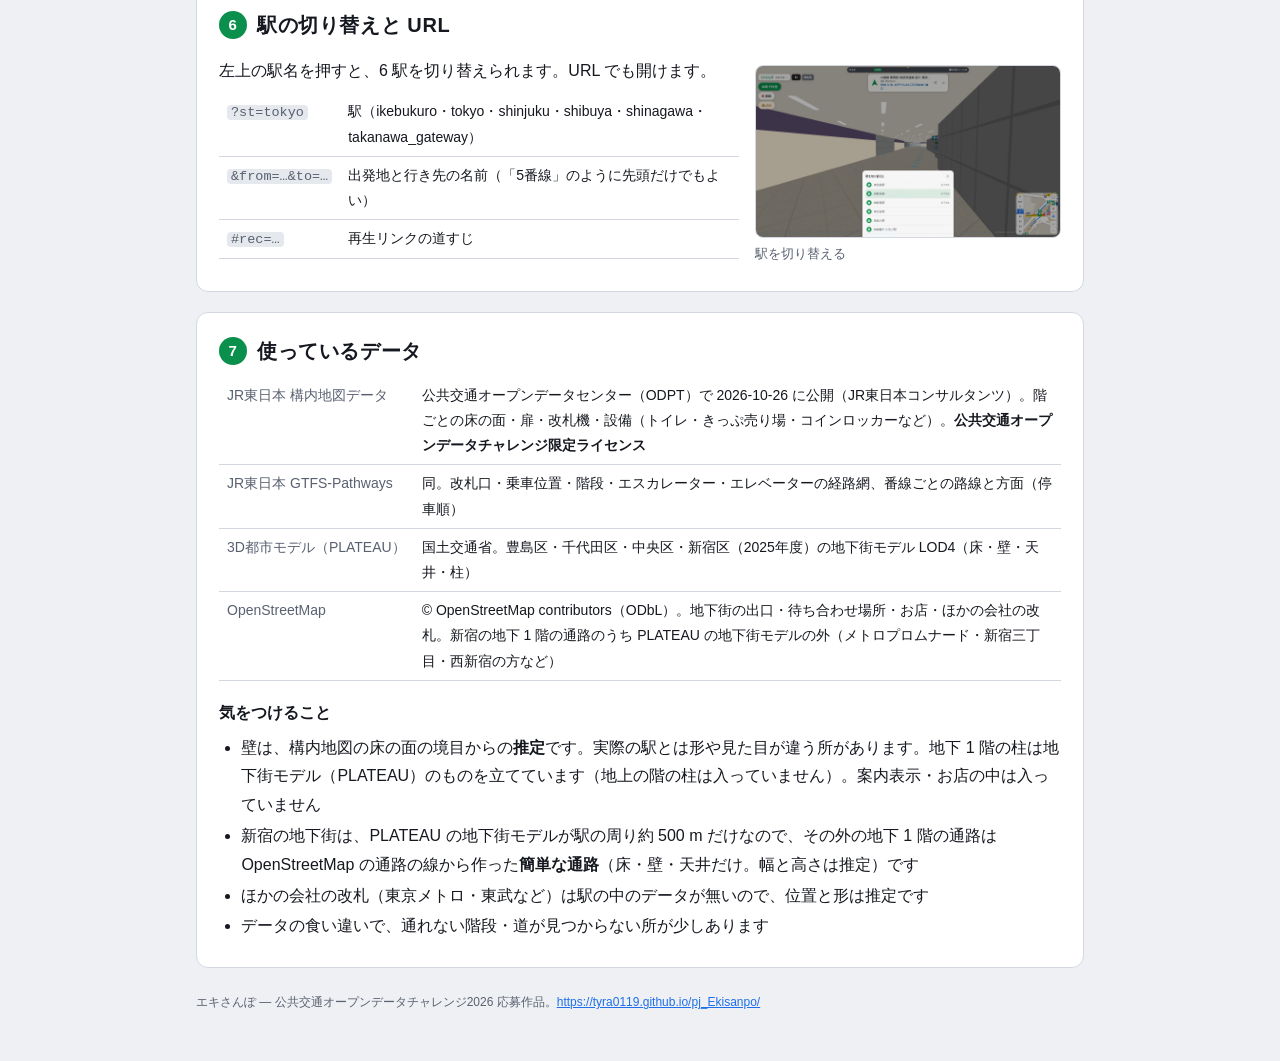
==== commit fcc1b647: "分かれ道に吊り下げの案内看板、ホームの床に乗車位置の印。使い方のページに図を足して撮り直す Co-Authored-By: Claude Opus 5.5 <noreply@anthropic.com" ====
--- a/manual.html
+++ b/manual.html
@@ -199,6 +199,11 @@
     <figure><img src="manual/28_name_board.jpg" alt="5番線の駅名標" loading="lazy"><figcaption>駅名標: 駅名・よみ・駅番号と「つぎは 目白」</figcaption></figure>
     <figure><img src="manual/18_down_sign.jpg" alt="ホームへの下り口の上の、1番線 山手線 東京・上野方面の札" loading="lazy"><figcaption>ホームへの下り口: 上に番線・路線・方面の札（品川駅 2F）</figcaption></figure>
   </div>
+  <p><b>案内看板と乗車位置</b>: 通路の分かれ道の手前には、天井から<b>案内看板</b>が下がっています。改札（黄色）とホームの番線（黒）へ、その分かれ道からどちらへ進むかを矢印で示します（行き先を選ばなくても見えます）。ホームの床には、路線の色の枠と三角の<b>乗車位置の印</b>があります。</p>
+  <div class="two">
+    <figure><img src="manual/29_guide_sign.jpg" alt="分かれ道の吊り下げの案内看板" loading="lazy"><figcaption>案内看板: 「← 南改札・中央改札2　← 1〜4番線　↑ 5・6番線　→ 7・8番線」のように、改札は黄色・ホームは黒</figcaption></figure>
+    <figure><img src="manual/30_boarding_mark.jpg" alt="ホームの床の乗車位置の印" loading="lazy"><figcaption>乗車位置の印: ホームドアの手前の床に、路線の色の枠と線路の側を指す三角</figcaption></figure>
+  </div>
   <p><b>駅の設備</b>: コインロッカー・券売機・精算機・ATM・両替機は壁ぎわに並ぶ箱、売店・案内所はカウンターで、上に札が出ます（壁ぎわに置けない所は札だけ）。どれも行き先に選べます。</p>
   <div class="two">
     <figure><img src="manual/24_machines.jpg" alt="ATM と券売機の並び" loading="lazy"><figcaption>券売機（緑の帯「きっぷ」）と ATM（青い帯）</figcaption></figure>
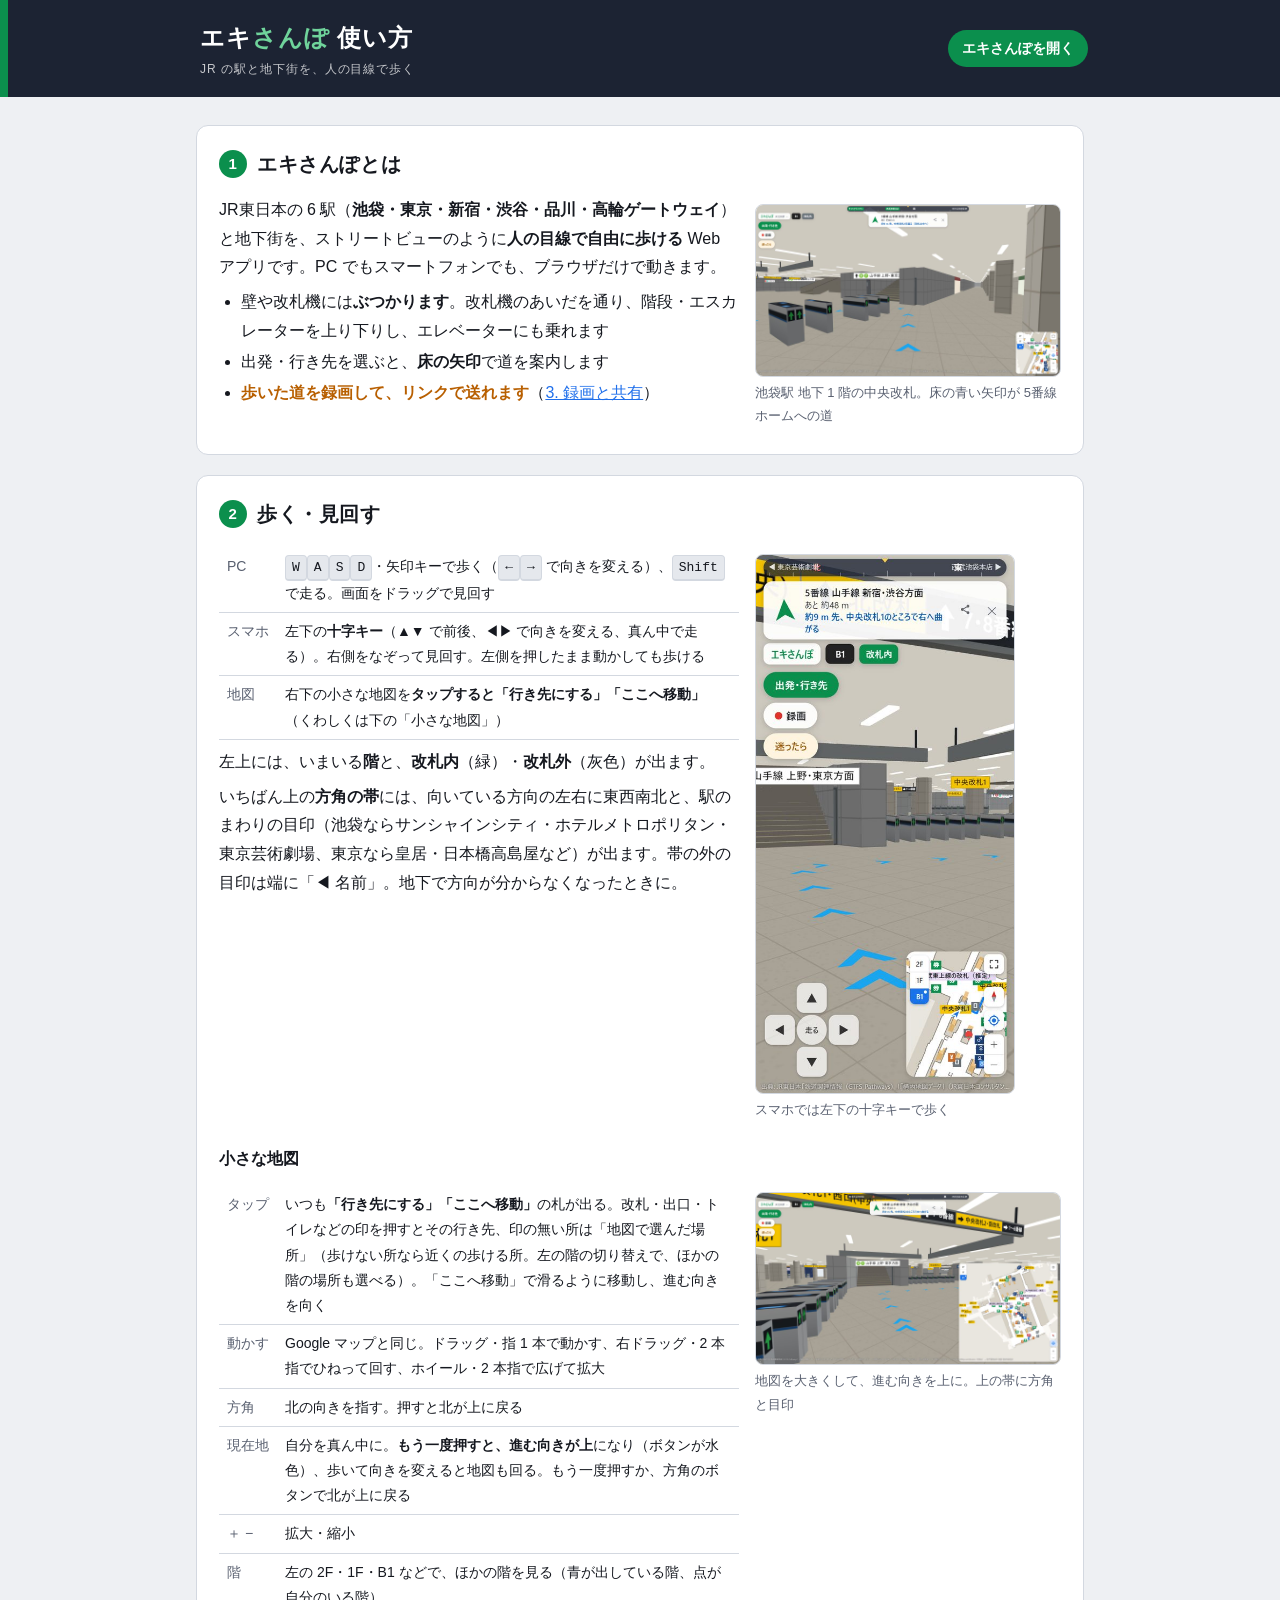
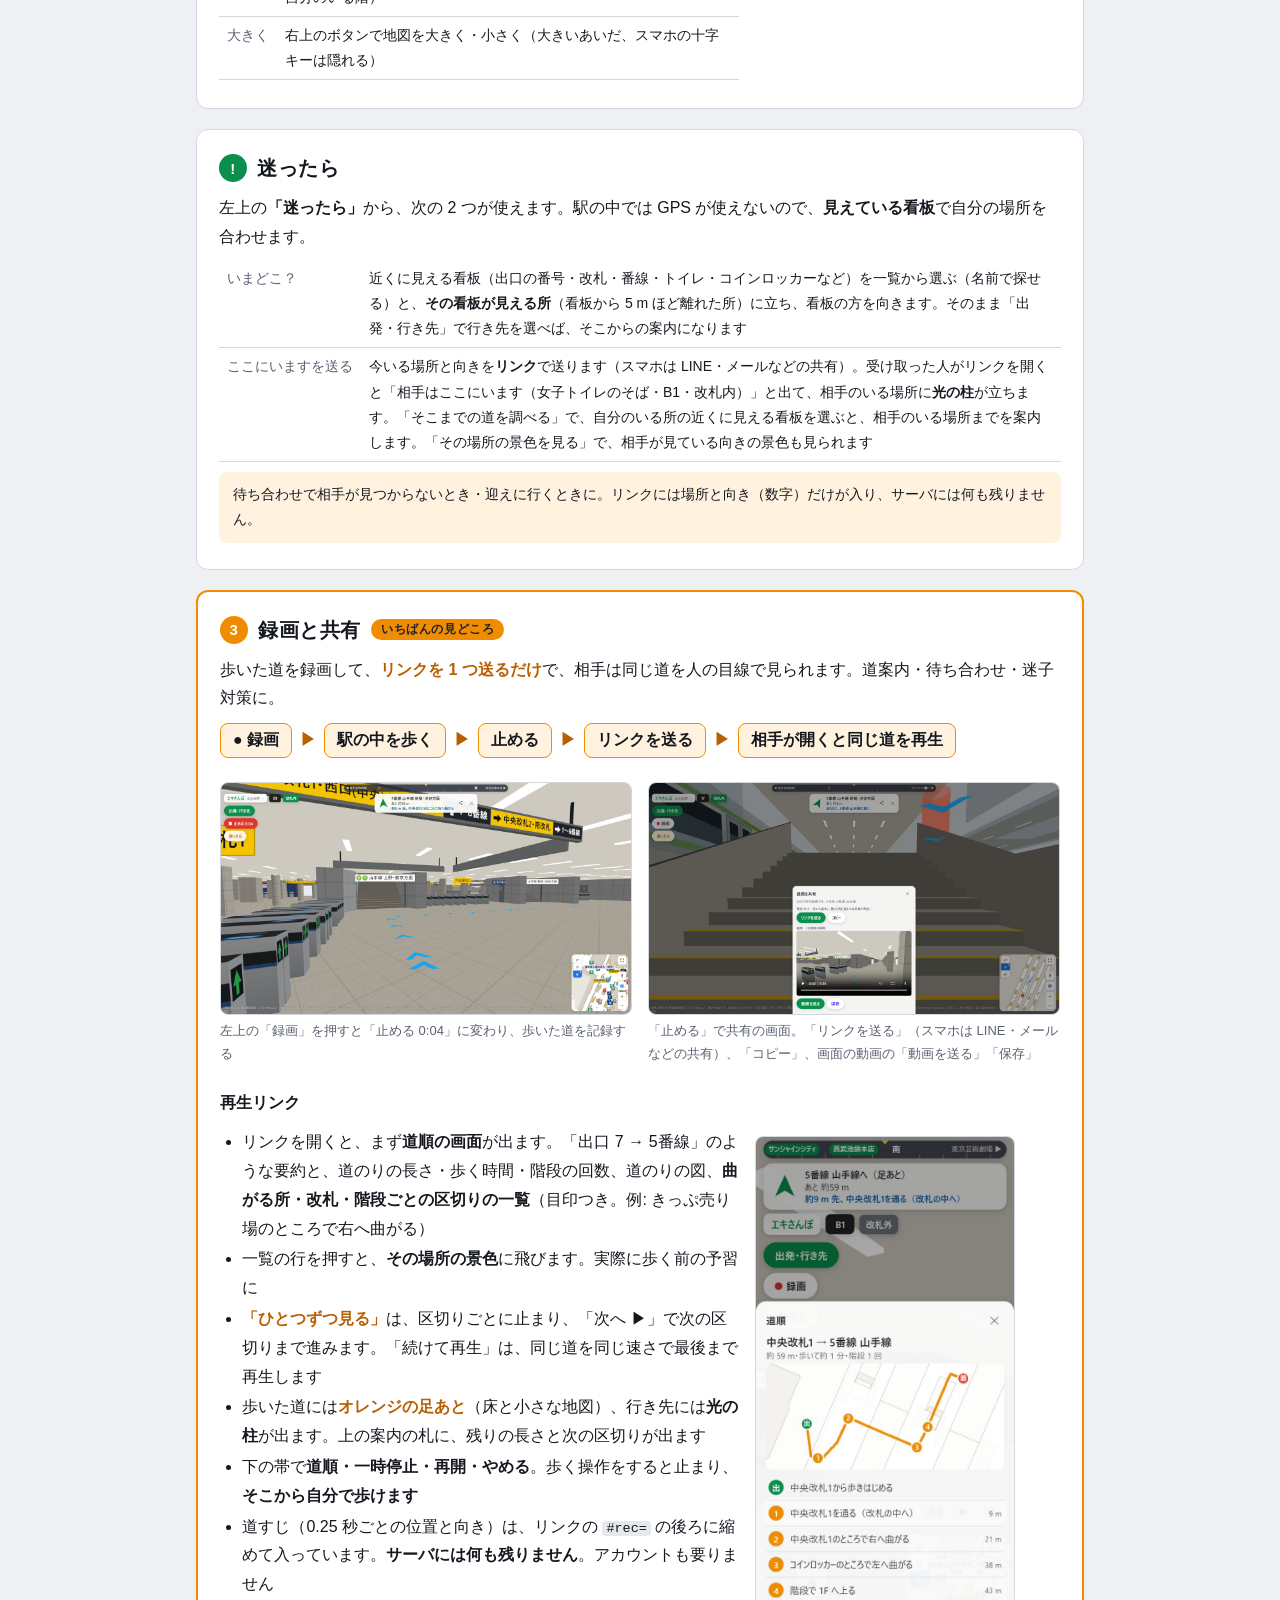
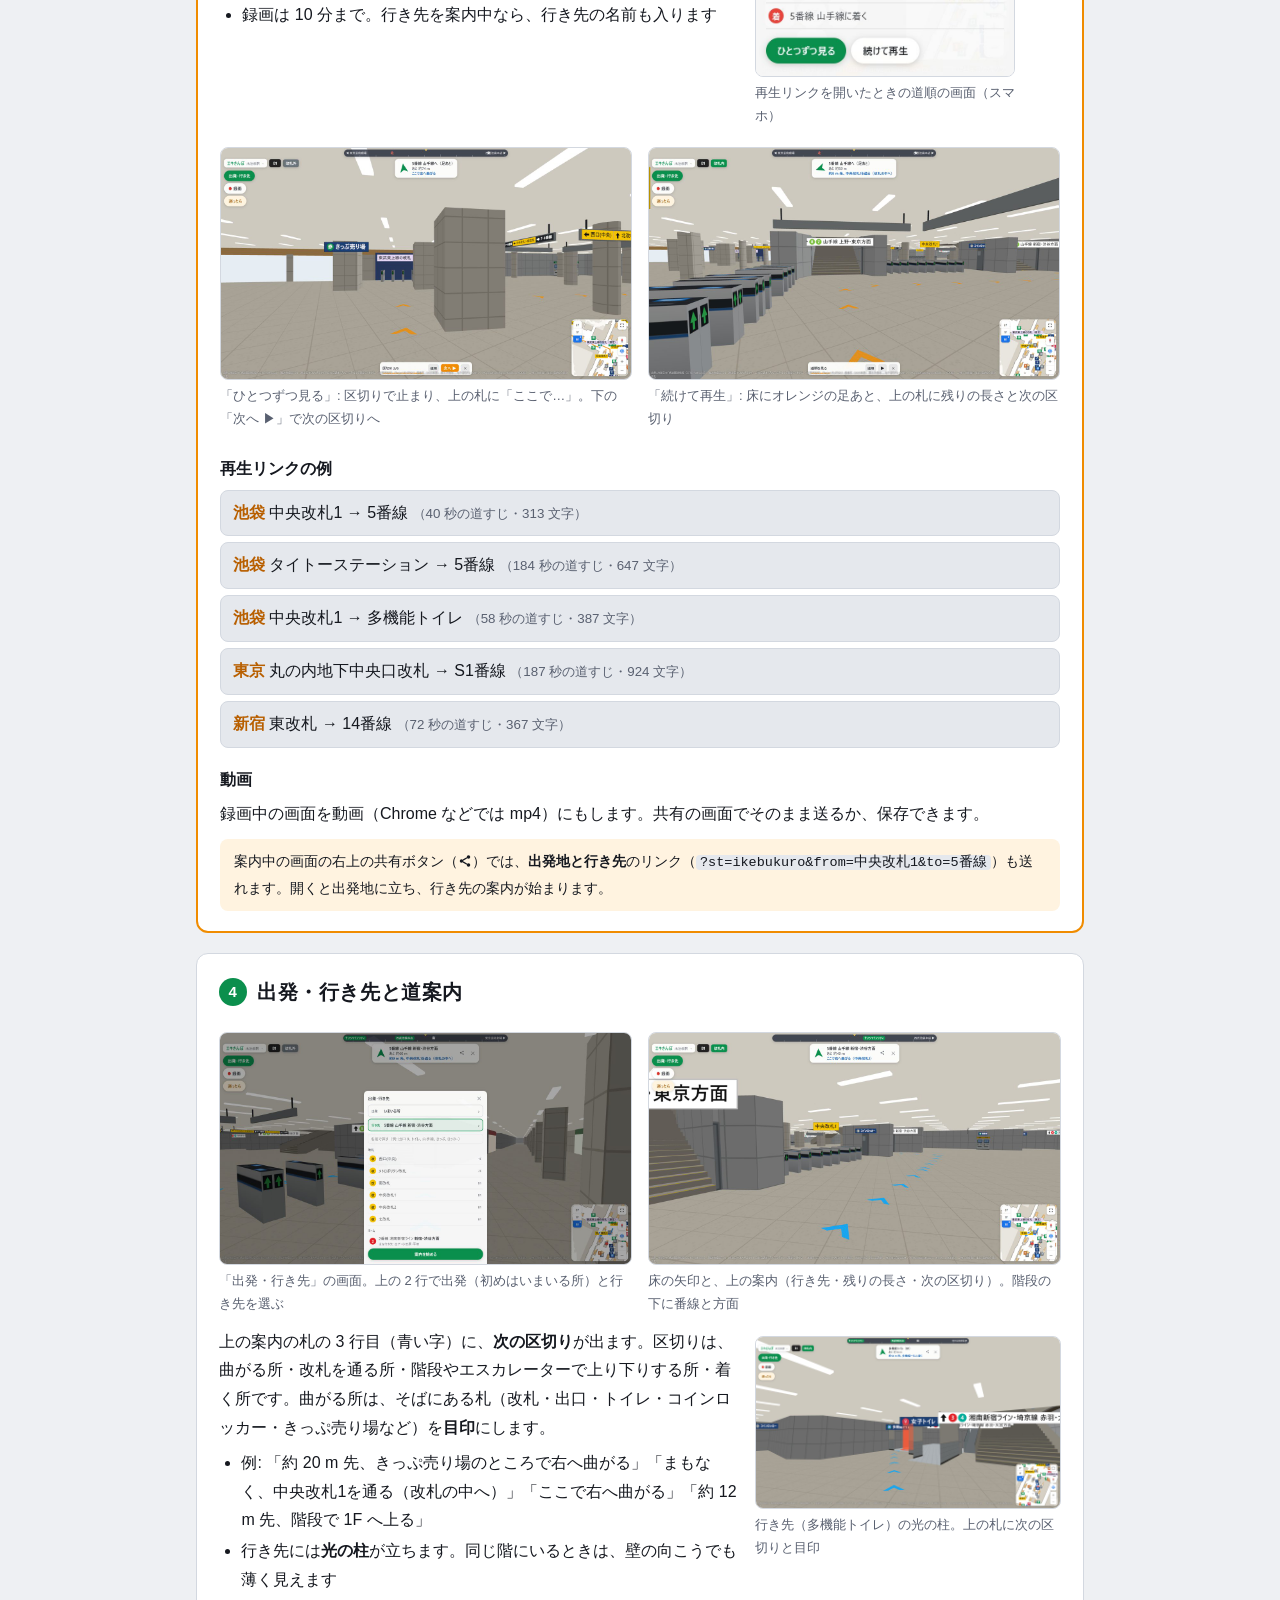
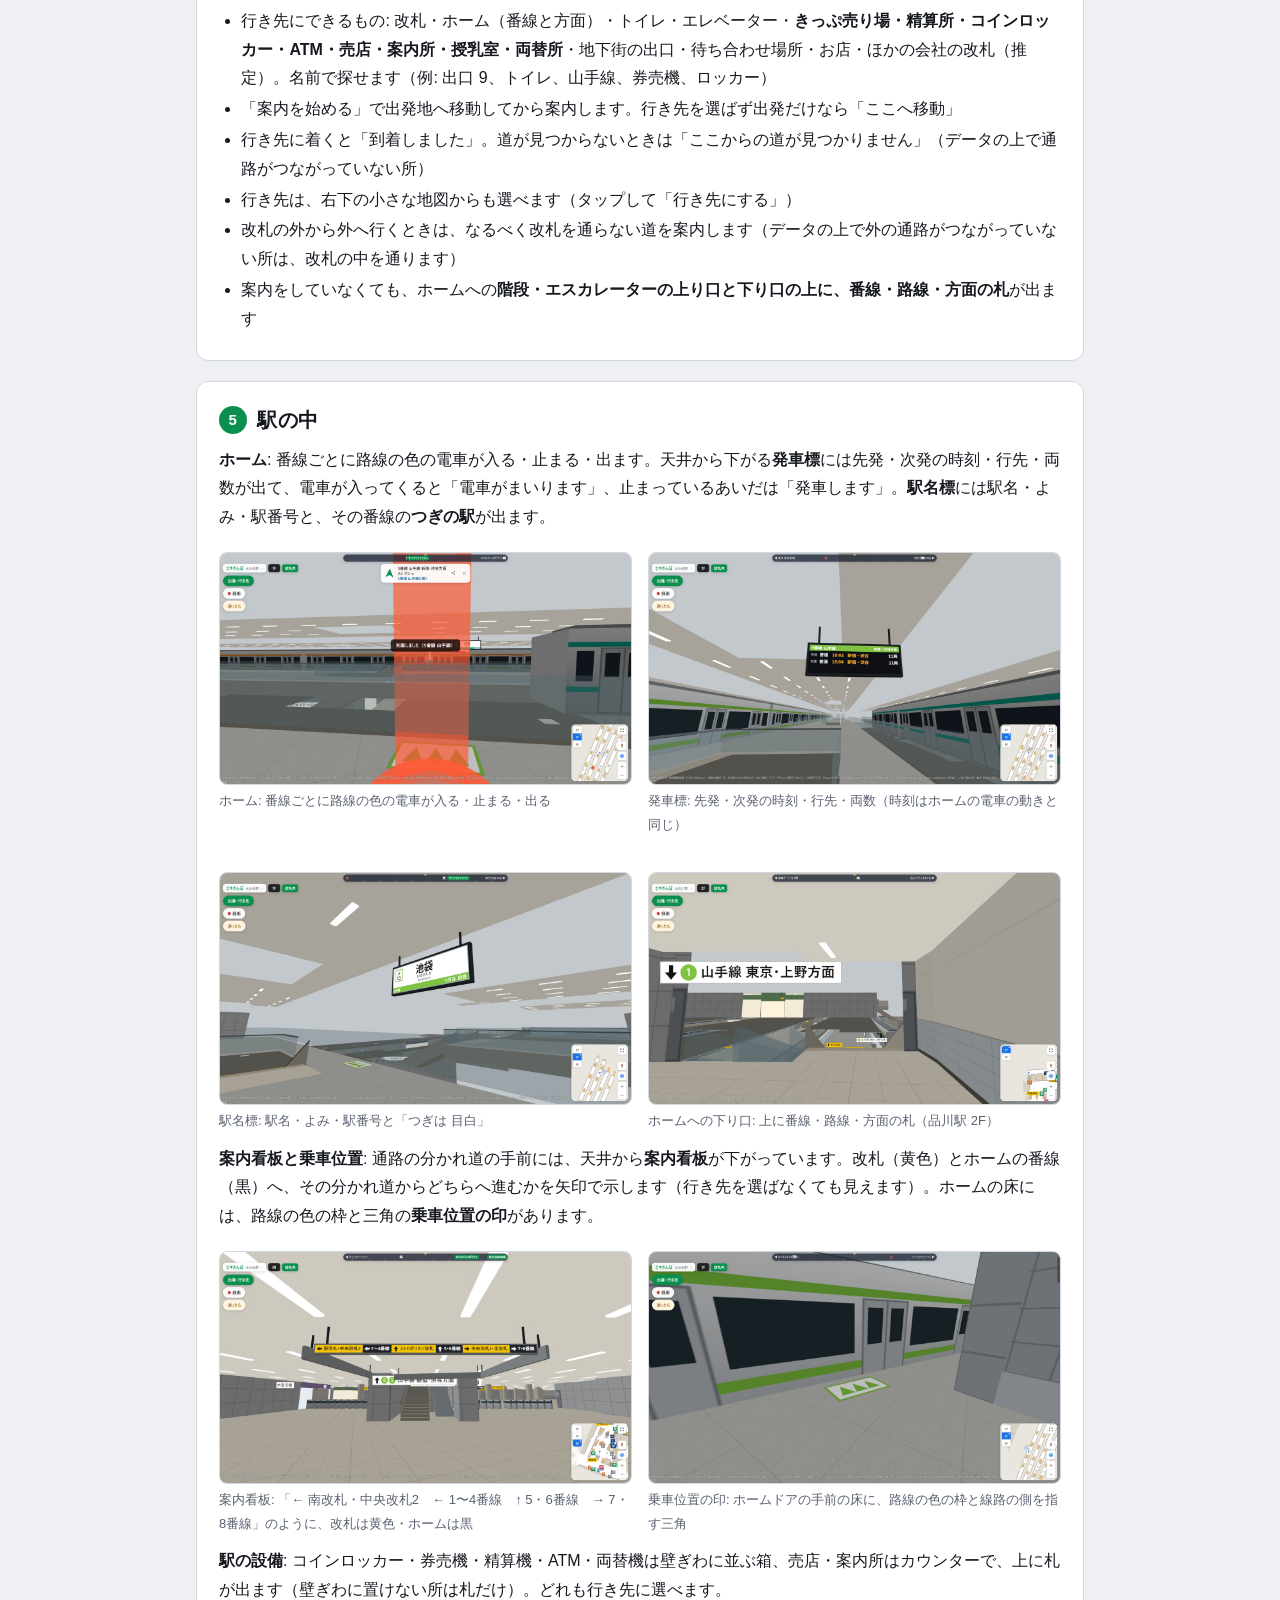
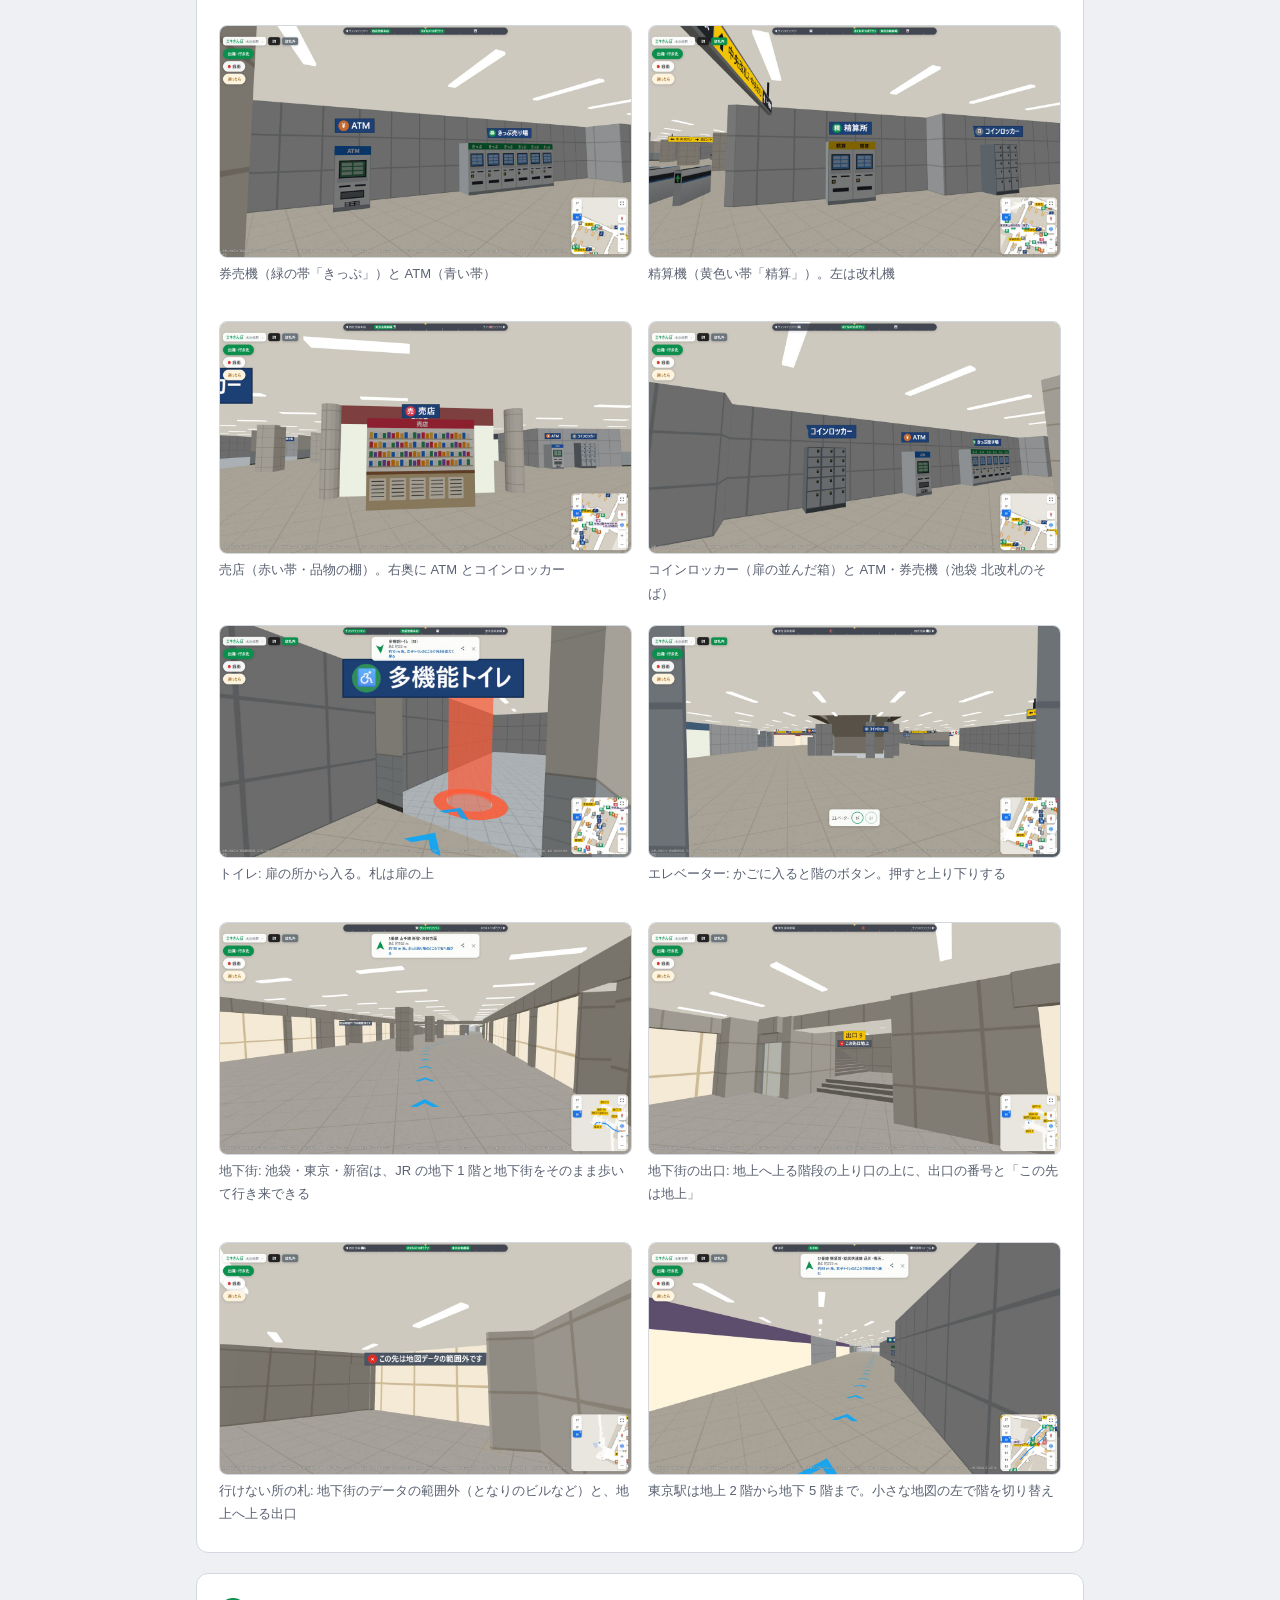
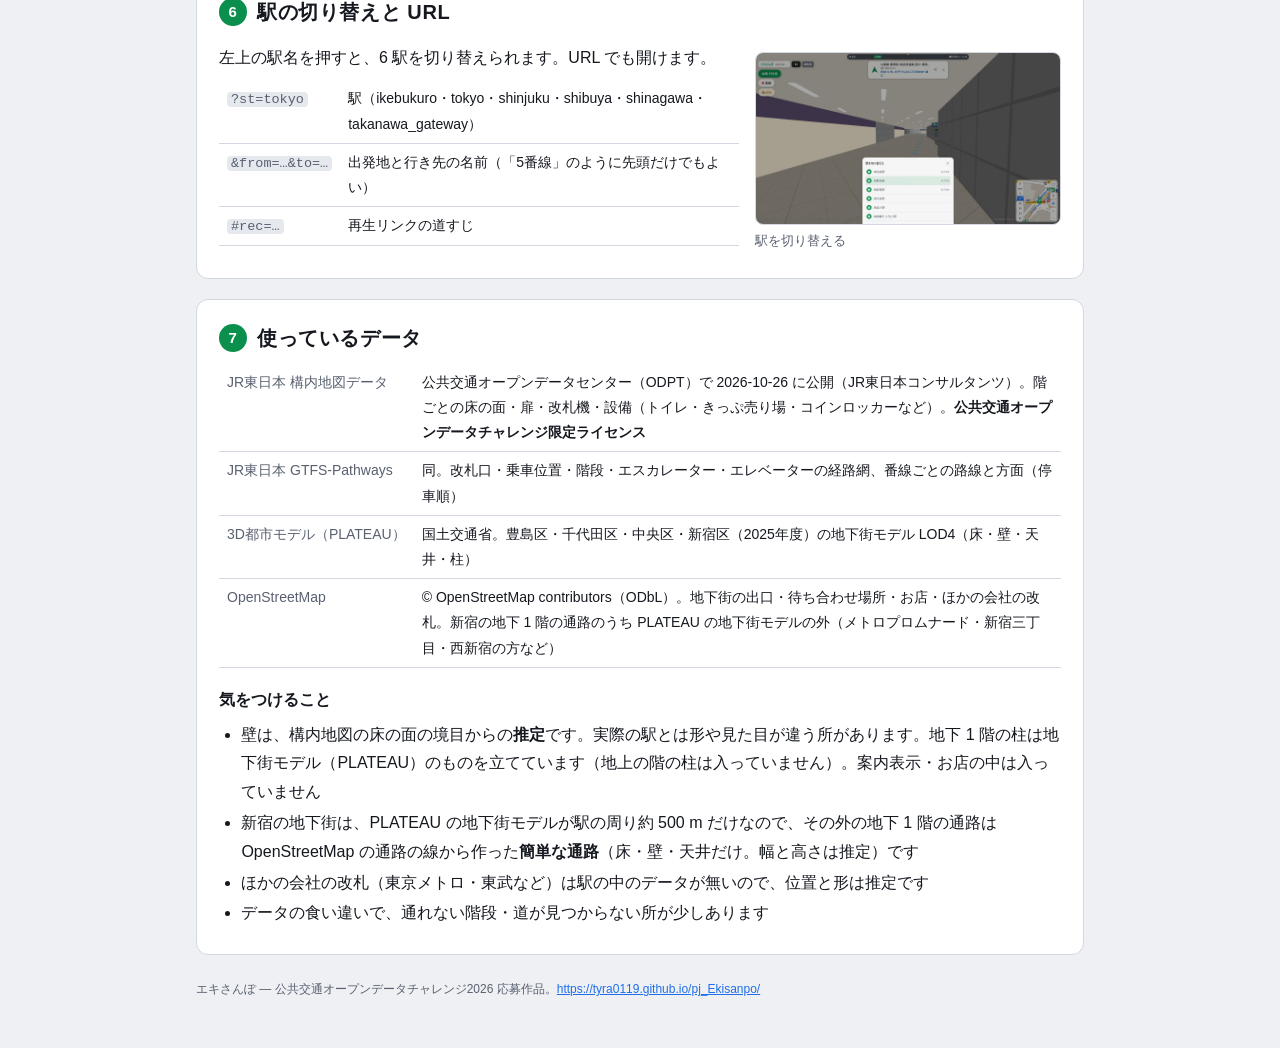
==== commit ff4e62ec: "小さな地図のタップで、いつも「行き先にする・ここへ移動」の札を出す Co-Authored-By: Claude Opus 5.5 <noreply@anthropic.com>" ====
--- a/manual.html
+++ b/manual.html
@@ -89,7 +89,7 @@
       <table>
         <tr><th>PC</th><td><kbd>W</kbd><kbd>A</kbd><kbd>S</kbd><kbd>D</kbd>・矢印キーで歩く（<kbd>←</kbd><kbd>→</kbd> で向きを変える）、<kbd>Shift</kbd> で走る。画面をドラッグで見回す</td></tr>
         <tr><th>スマホ</th><td>左下の<b>十字キー</b>（▲▼ で前後、◀▶ で向きを変える、真ん中で走る）。右側をなぞって見回す。左側を押したまま動かしても歩ける</td></tr>
-        <tr><th>地図</th><td>右下の小さな地図を<b>タップすると、その場所へ移動</b>（くわしくは下の「小さな地図」）</td></tr>
+        <tr><th>地図</th><td>右下の小さな地図を<b>タップすると「行き先にする」「ここへ移動」</b>（くわしくは下の「小さな地図」）</td></tr>
       </table>
       <p>左上には、いまいる<b>階</b>と、<b>改札内</b>（緑）・<b>改札外</b>（灰色）が出ます。</p>
       <p>いちばん上の<b>方角の帯</b>には、向いている方向の左右に東西南北と、駅のまわりの目印（池袋ならサンシャインシティ・ホテルメトロポリタン・東京芸術劇場、東京なら皇居・日本橋高島屋など）が出ます。帯の外の目印は端に「◀ 名前」。地下で方向が分からなくなったときに。</p>
@@ -100,8 +100,7 @@
   <div class="wide">
     <div>
       <table>
-        <tr><th>タップ</th><td>その場所へ滑るように移動し、進む向きを向く（歩けない所なら近くの歩ける所へ）。<b>改札・出口・トイレなどの印を押すと「行き先にする」「ここへ移動」</b></td></tr>
-        <tr><th>長押し</th><td>その場所に「行き先にする」「ここへ移動」（地図で選んだ場所への案内。左の階の切り替えで、ほかの階の場所も選べる）</td></tr>
+        <tr><th>タップ</th><td>いつも<b>「行き先にする」「ここへ移動」</b>の札が出る。改札・出口・トイレなどの印を押すとその行き先、印の無い所は「地図で選んだ場所」（歩けない所なら近くの歩ける所。左の階の切り替えで、ほかの階の場所も選べる）。「ここへ移動」で滑るように移動し、進む向きを向く</td></tr>
         <tr><th>動かす</th><td>Google マップと同じ。ドラッグ・指 1 本で動かす、右ドラッグ・2 本指でひねって回す、ホイール・2 本指で広げて拡大</td></tr>
         <tr><th>方角</th><td>北の向きを指す。押すと北が上に戻る</td></tr>
         <tr><th>現在地</th><td>自分を真ん中に。<b>もう一度押すと、進む向きが上</b>になり（ボタンが水色）、歩いて向きを変えると地図も回る。もう一度押すか、方角のボタンで北が上に戻る</td></tr>
@@ -184,7 +183,7 @@
     <li>行き先にできるもの: 改札・ホーム（番線と方面）・トイレ・エレベーター・<b>きっぷ売り場・精算所・コインロッカー・ATM・売店・案内所・授乳室・両替所</b>・地下街の出口・待ち合わせ場所・お店・ほかの会社の改札（推定）。名前で探せます（例: 出口 9、トイレ、山手線、券売機、ロッカー）</li>
     <li>「案内を始める」で出発地へ移動してから案内します。行き先を選ばず出発だけなら「ここへ移動」</li>
     <li>行き先に着くと「到着しました」。道が見つからないときは「ここからの道が見つかりません」（データの上で通路がつながっていない所）</li>
-    <li>行き先は、右下の小さな地図からも選べます（印を押す、または長押し）</li>
+    <li>行き先は、右下の小さな地図からも選べます（タップして「行き先にする」）</li>
     <li>改札の外から外へ行くときは、なるべく改札を通らない道を案内します（データの上で外の通路がつながっていない所は、改札の中を通ります）</li>
     <li>案内をしていなくても、ホームへの<b>階段・エスカレーターの上り口と下り口の上に、番線・路線・方面の札</b>が出ます</li>
   </ul>
